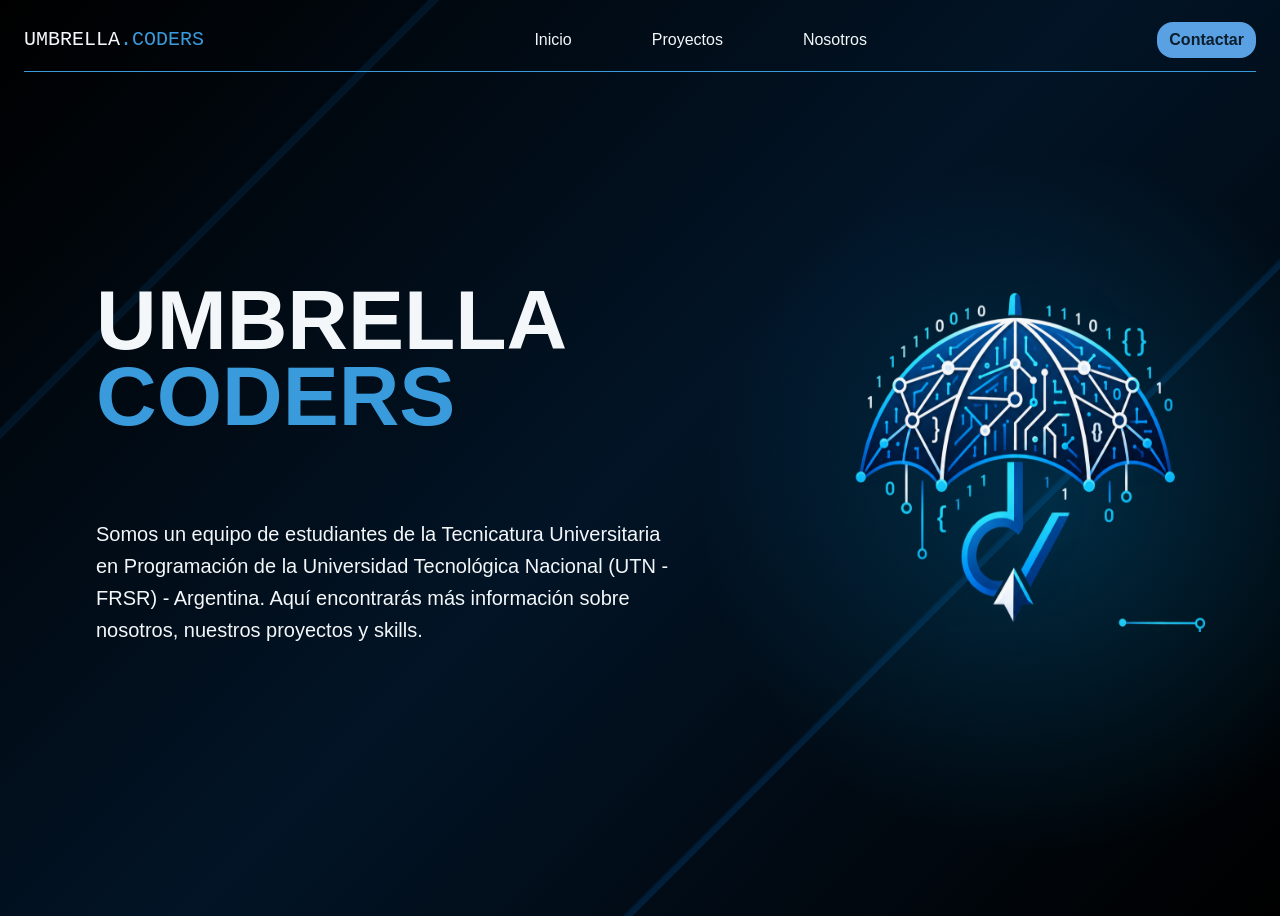
==== Portafolio-web/index.html @ 12c820f9 "Modifico el fondo del portafolio" ====
<!DOCTYPE html>
<html lang="es">
<head>
    <meta charset="UTF-8">
    <meta name="viewport" content="width=device-width, initial-scale=1.0">
    <meta name="description" content="Creado por Juan Salas, Miguel Martinez, Brian Astaburuaga">
    <meta name="keywords" content="portafolio, desarrollador web, programador">
    <meta name="author" content="Grupo Umbrella Coders">
    <title>Portafolio web Umbrella Coders</title>
    <link rel="stylesheet" href="./Css/style.css">
    <link rel="stylesheet" href="./Css/inicio.css">
    <link rel="stylesheet" href="./Assets/imagen2.png">
</head>
<body>
    <header>
        <div class="encabezado">
            <p>UMBRELLA<span class="diseño-p">.CODERS</span></p>
            <nav>
                <ul class="navigation">
                    <li><a href="#inicio">Inicio</a></li>
                    <li><a href="#proyectos">Proyectos</a></li>
                    <li><a href="#nosotros">Nosotros</a></li>
                </ul>
            </nav>
            <a class="contactar" href="#contacto">Contactar</a>
        </div>
        <section class="inicio">
            <article class="container-inicio">
                <h1>UMBRELLA<span class="diseño-h1"><br>CODERS</span></h1>
                <p>Somos un equipo de estudiantes de la Tecnicatura Universitaria 
                en Programación de la Universidad Tecnológica Nacional 
                (UTN - FRSR) - Argentina.
                Aquí encontrarás más información sobre nosotros,
                nuestros proyectos y skills.</p>
            </article>
            <img class="logo" src="./Assets/imagen2.png" alt="Logo del grupo Umbrella Coders">
        </section>
    </header>
</body>
</html>
---- Portafolio-web/Css/style.css ----
:root {
    --fondo-color: #0B1E2D; /* Azul para fondo*/
    --azul-oscuro: #1a5b8cfd;/*Azul oscuro (bordes)*/
    --azul-oscuro2: #09273ffa; /*Azul oscuro (tarjetas)*/
    --azul-claro: #3A9BDC;/*Azul claro*/
    --color-texto: #F4F7F9;/*Color de texto principal */
}

/*Imagen*/
/*background-position:105%; Centrar la imagen*/
/*background-size: 40rem; Tamaño del logo*/
/**/
/*Fondo*/
body {

    /*Color y letras de fondo*/
    background-color: #021426; /*Color de fondo*/
    color: var(--color-texto);/*Color de texto general*/
    font-family: 'Montserrat', sans-serif;/*Tipo de letra general*/

    /*Diseño para el fondo*/
    background-image:
    radial-gradient(circle at 82% 55%, rgba(0, 174, 255, 0.2), transparent 30%), /*Brillo en el logo con forma de circulo*/
    linear-gradient(135deg, transparent 70%, rgba(0, 140, 255, 0.15) 70.2%, rgba(0, 140, 255, 0.15) 70.5%, transparent 70.5%), /*Línea diagonal */
    linear-gradient(315deg, transparent 80%, rgba(0, 140, 255, 0.1) 80%, rgba(0, 140, 255, 0.1) 80.5%, transparent 80.5%), /*Otra línea diagonal en la esquina contraria*/
    linear-gradient(135deg, #000000, #021426, #000000); /*Degradado de fondo*/

    background-repeat: no-repeat; /*Esto es para que no se repita el diseño del fondo*/
    min-height: 100vh; /*Para que ocupe toda la pantalla*/
}
/**/
/* Encabezado */
.encabezado {
    display: flex;/*Aplico flex al encabezado*/
    justify-content: space-between;/*Distribucion de el contenido*/
    align-items: center;/*Centrar items */
    margin: 0 1rem;/*Margen*/
    border-bottom: 1px solid var(--azul-claro);/*Linea para liminar el encabezado*/
}
.encabezado p {
    font-family: monospace; /*Tipo de letra para el nombre del encabezado*/
    font-size: 1.25rem; /*Tamaño de letra*/
}
.diseño-p {
    color: var(--azul-claro); /*Diseño para el nombre del encabezado*/
}
.navigation {
    display: flex; /*Flex para la navegacion*/
    gap: 5rem; /*Distancia entre las etiquetas*/
    list-style: none;/*Quitar el estilo predeterminado de las etiquetas */
}
.contactar {
    list-style: none;
    padding: 9px 12px; /*Espacio interno para el boton*/
    border-radius: 1rem; /*Borde redondeado*/
    font-weight:600; /*Ancho de las letras para que no se pierdan en el fondo*/
    color: var(--fondo-color);
    background-color: #5aa1e4; /*Color de fondo para el boton*/
}

a {
    text-decoration: none;
    color: var(--color-texto);
}

.inicio {
    display: flex;
    align-items: center; /*Centrar*/
    min-height: 80vh; /*Altura de la seccion en la pantalla*/
}
h1 {
    font-size: 5.25rem; /*Tamaño de la letra*/
    line-height: 4.75rem; /*Espacio entre renglones*/
}
.diseño-h1 {
    color: var(--azul-claro); /*Color de la letra*/
}
.logo {
    width: 32rem; /*Anchura de la imagen*/
    height: 25rem; /*Altura de la imagen*/
}

/**/
@media (max-width: 768px) {
    .encabezado {
        flex-wrap: wrap; /*Acomoda los elementos en una linea, saltea linea si es necesario*/
        justify-content: center; /*Centra el contenido*/
        gap: 1rem; /*Espacio entre los items*/
        padding: 1rem 0; /*Espacio interno*/
    }
    .navigation {
        gap: 1.5rem; /*Espacio entre etiquetas*/
        padding: 0; /*Espacio interno para acomodar*/
        margin: 0;
    }
    body {
        background-size: 40rem; /*Tamaño de la imagen de fondo*/
        background-position: center; /*Centra la imagen de fondo*/
    }
    .inicio .container-inicio {
        padding: 1rem; /*Espacio interno para la tarjeta*/
        font-size: 1rem; /*Tamaño del contenido*/
    }
}
---- Portafolio-web/Css/inicio.css ----
.container-inicio {
    padding: 2.5rem; /*Espacio interno*/
    margin: 0 3rem;
    max-width: 40rem; /*Evita que se estire demasiado en pantallas grandes*/
    line-height: 2rem; /*Espacio entre renglones*/
    font-size: 1.25rem; /*Tamaño de las letras*/
}
.hola-mundo {
    color: #5aa1e4;
}
.nombre-grupo {
    color: var(--azul-claro);
}
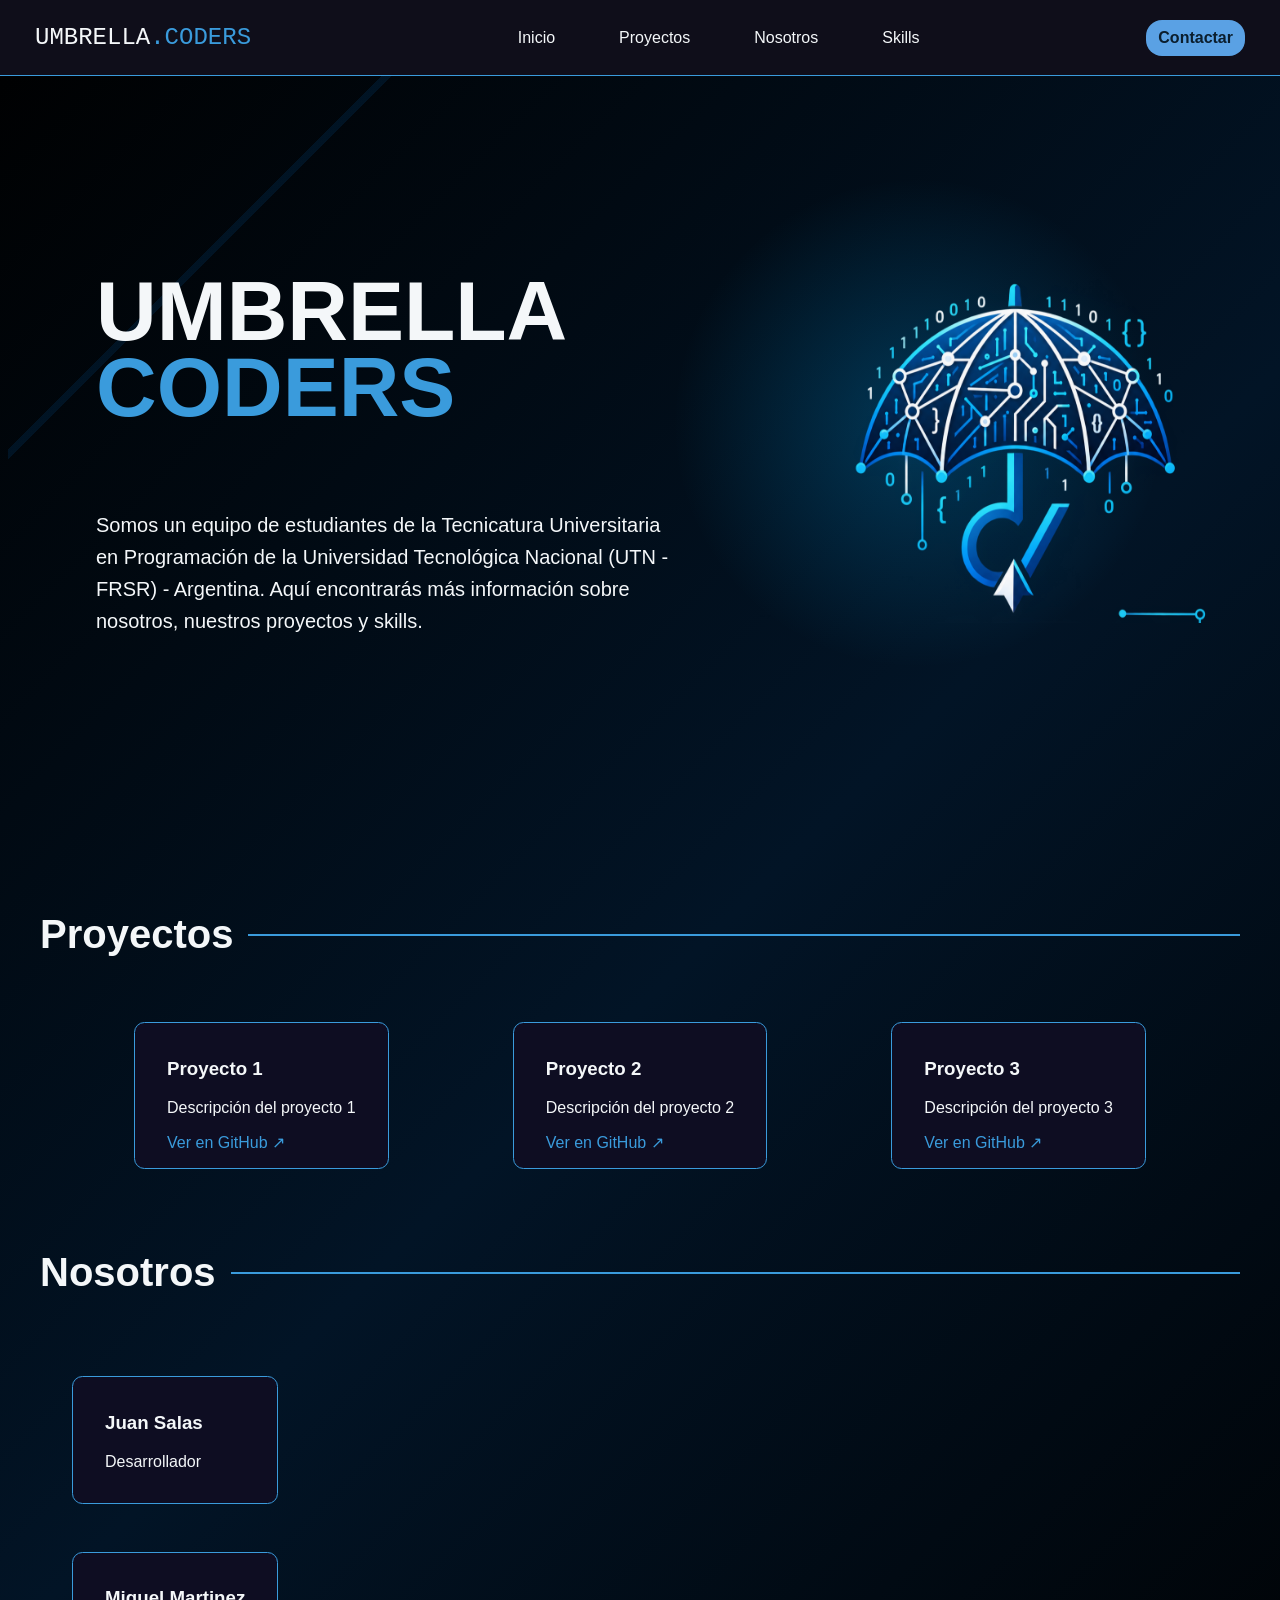
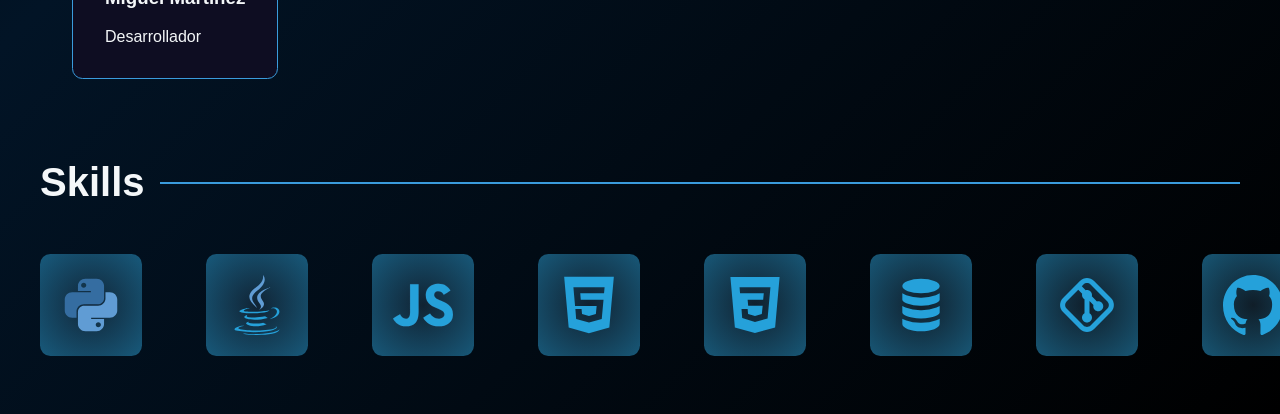
==== commit 6c6e9294: "Agrego seccion de skills" ====
--- a/Portafolio-web/index.html
+++ b/Portafolio-web/index.html
@@ -3,13 +3,16 @@
 <head>
     <meta charset="UTF-8">
     <meta name="viewport" content="width=device-width, initial-scale=1.0">
-    <meta name="description" content="Creado por Juan Salas, Miguel Martinez, Brian Astaburuaga">
+    <meta name="description" content="Creado por Juan Salas, Miguel Martinez">
     <meta name="keywords" content="portafolio, desarrollador web, programador">
     <meta name="author" content="Grupo Umbrella Coders">
     <title>Portafolio web Umbrella Coders</title>
     <link rel="stylesheet" href="./Css/style.css">
     <link rel="stylesheet" href="./Css/inicio.css">
     <link rel="stylesheet" href="./Assets/imagen2.png">
+    <link rel="stylesheet" href="./Css/proyectos.css">
+    <link rel="stylesheet" href="./Css/integrantes.css">
+    <link rel="stylesheet" href="./Css/skills.css">
 </head>
 <body>
     <header>
@@ -20,11 +23,12 @@
                     <li><a href="#inicio">Inicio</a></li>
                     <li><a href="#proyectos">Proyectos</a></li>
                     <li><a href="#nosotros">Nosotros</a></li>
+                    <li><a href="#skills">Skills</a></li>
                 </ul>
             </nav>
             <a class="contactar" href="#contacto">Contactar</a>
         </div>
-        <section class="inicio">
+        <section id="inicio" class="inicio">
             <article class="container-inicio">
                 <h1>UMBRELLA<span class="diseño-h1"><br>CODERS</span></h1>
                 <p>Somos un equipo de estudiantes de la Tecnicatura Universitaria 
@@ -36,5 +40,195 @@
             <img class="logo" src="./Assets/imagen2.png" alt="Logo del grupo Umbrella Coders">
         </section>
     </header>
+    <main>
+        <section class="main-container">
+            <section id="proyectos" class="proyectos">
+                <div class="encabezado-proyectos">
+                    <h2>Proyectos</h2>
+                    <div class="linea"></div>
+                </div>
+                
+                <div class="galeria-proyectos">
+                    <article class="proyecto">
+                        <h3>Proyecto 1</h3>
+                        <p>Descripción del proyecto 1</p>
+                        <a href="#">Ver en GitHub ↗</a>
+                    </article>
+                    <article class="proyecto">
+                        <h3>Proyecto 2</h3>
+                        <p>Descripción del proyecto 2</p>
+                        <a href="#">Ver en GitHub ↗</a>
+                    </article>
+                    <article class="proyecto">
+                        <h3>Proyecto 3</h3>
+                        <p>Descripción del proyecto 3</p>
+                        <a href="#">Ver en GitHub ↗</a>
+                    </article>
+                </div>
+            </section>
+            <div class="encabezado-integrantes">
+                <h2>Nosotros</h2>
+                <div class="linea"></div>
+            </div>
+            <section id="nosotros"  class="container-nosotros">
+                    <div class="integrantes">
+                        <div class="integrante">
+                            <h3>Juan Salas</h3>
+                            <p>Desarrollador</p>
+                        </div>
+                        <div class="integrante">
+                            <h3>Miguel Martinez</h3>
+                            <p>Desarrollador</p>
+                        </div>
+                    </div>
+            </section>
+            <section id="skills" class="skills">
+                    <div class="encabezado-skills">
+                        <h2>Skills</h2>
+                        <div class="linea"></div>
+                    </div>
+                    <div class="container-skills">
+                        <div class="container-skill">
+                            <div class="skill">
+                                <svg viewBox="0 0 32 32" fill="none" xmlns="http://www.w3.org/2000/svg">
+                                    <g id="SVGRepo_bgCarrier" stroke-width="0"></g>
+                                    <g id="SVGRepo_tracerCarrier" stroke-linecap="round" stroke-linejoin="round"></g>
+                                    <g id="SVGRepo_iconCarrier"> 
+                                        <path fill-rule="evenodd" clip-rule="evenodd" d="M13.0164 2C10.8193 2 9.03825 3.72453 9.03825 5.85185V8.51852H15.9235V9.25926H5.97814C3.78107 9.25926 2 10.9838 2 13.1111L2 18.8889C2 21.0162 3.78107 22.7407 5.97814 22.7407H8.27322V19.4815C8.27322 17.3542 10.0543 15.6296 12.2514 15.6296H19.5956C21.4547 15.6296 22.9617 14.1704 22.9617 12.3704V5.85185C22.9617 3.72453 21.1807 2 18.9836 2H13.0164ZM12.0984 6.74074C12.8589 6.74074 13.4754 6.14378 13.4754 5.40741C13.4754 4.67103 12.8589 4.07407 12.0984 4.07407C11.3378 4.07407 10.7213 4.67103 10.7213 5.40741C10.7213 6.14378 11.3378 6.74074 12.0984 6.74074Z" fill="url(#paint0_linear_87_8204)"></path> 
+                                        <path fill-rule="evenodd" clip-rule="evenodd" d="M18.9834 30C21.1805 30 22.9616 28.2755 22.9616 26.1482V23.4815L16.0763 23.4815L16.0763 22.7408L26.0217 22.7408C28.2188 22.7408 29.9998 21.0162 29.9998 18.8889V13.1111C29.9998 10.9838 28.2188 9.25928 26.0217 9.25928L23.7266 9.25928V12.5185C23.7266 14.6459 21.9455 16.3704 19.7485 16.3704L12.4042 16.3704C10.5451 16.3704 9.03809 17.8296 9.03809 19.6296L9.03809 26.1482C9.03809 28.2755 10.8192 30 13.0162 30H18.9834ZM19.9015 25.2593C19.1409 25.2593 18.5244 25.8562 18.5244 26.5926C18.5244 27.329 19.1409 27.9259 19.9015 27.9259C20.662 27.9259 21.2785 27.329 21.2785 26.5926C21.2785 25.8562 20.662 25.2593 19.9015 25.2593Z" fill="url(#paint1_linear_87_8204)"></path> 
+                                        <defs> 
+                                            <linearGradient id="paint0_linear_87_8204" x1="12.4809" y1="2" x2="12.4809" y2="22.7407" gradientUnits="userSpaceOnUse"> 
+                                                <stop stop-color="#356da1"></stop> 
+                                                <stop offset="1" stop-color="#356da1"></stop> 
+                                            </linearGradient> 
+                                            <linearGradient id="paint1_linear_87_8204" x1="19.519" y1="9.25928" x2="19.519" y2="30" gradientUnits="userSpaceOnUse"> 
+                                                <stop stop-color="#609cd4"></stop> 
+                                                <stop offset="1" stop-color="#609cd4"></stop> 
+                                            </linearGradient> 
+                                        </defs>
+                                    </g>
+                                </svg>
+                            </div>
+                            <span class="nombre-skill">Python</span>
+                        </div>
+                        <div class="container-skill">
+                            <div class="skill">
+                                <svg viewBox="0 0 32 32" fill="none" xmlns="http://www.w3.org/2000/svg">
+                                    <g id="SVGRepo_bgCarrier" stroke-width="0"></g>
+                                    <g id="SVGRepo_tracerCarrier" stroke-linecap="round" stroke-linejoin="round"></g>
+                                    <g id="SVGRepo_iconCarrier"> 
+                                        <path d="M16.0497 8.44062C22.6378 3.32607 19.2566 0 19.2566 0C19.7598 5.28738 13.813 6.53583 12.2189 10.1692C11.1312 12.6485 12.9638 14.8193 16.0475 17.5554C15.7749 16.9494 15.3544 16.3606 14.9288 15.7645C13.4769 13.7313 11.9645 11.6132 16.0497 8.44062Z" fill="#609cd4"></path> 
+                                        <path d="M17.1015 18.677C17.1015 18.677 19.0835 17.0779 17.5139 15.3008C12.1931 9.27186 23.3333 6.53583 23.3333 6.53583C16.5317 9.8125 17.5471 11.7574 19.2567 14.1202C21.0871 16.6538 17.1015 18.677 17.1015 18.677Z" fill="#609cd4"></path> 
+                                        <path d="M22.937 23.4456C29.0423 20.3258 26.2195 17.3278 24.2492 17.7317C23.7662 17.8305 23.5509 17.9162 23.5509 17.9162C23.5509 17.9162 23.7302 17.64 24.0726 17.5204C27.9705 16.1729 30.9682 21.4949 22.8143 23.6028C22.8143 23.6029 22.9088 23.5198 22.937 23.4456Z" fill="#25a1da"></path> 
+                                        <path d="M10.233 19.4969C6.41312 18.9953 12.3275 17.6139 12.3275 17.6139C12.3275 17.6139 10.0307 17.4616 7.20592 18.8043C3.86577 20.3932 15.4681 21.1158 21.474 19.5625C22.0984 19.1432 22.9614 18.7798 22.9614 18.7798C22.9614 18.7798 20.5037 19.2114 18.0561 19.4145C15.0612 19.6612 11.8459 19.7093 10.233 19.4969Z" fill="#25a1da"></path> 
+                                        <path d="M11.6864 22.4758C9.55624 22.2592 10.951 21.2439 10.951 21.2439C5.43898 23.0429 14.0178 25.083 21.7199 22.8682C20.9012 22.5844 20.3806 22.0653 20.3806 22.0653C16.6163 22.7781 14.441 22.7553 11.6864 22.4758Z" fill="#25a1da"></path> 
+                                        <path d="M12.6145 25.6991C10.486 25.4585 11.7295 24.7474 11.7295 24.7474C6.72594 26.1222 14.7729 28.9625 21.1433 26.2777C20.0999 25.8787 19.3528 25.4181 19.3528 25.4181C16.5111 25.9469 15.1931 25.9884 12.6145 25.6991Z" fill="#25a1da"></path> 
+                                        <path d="M25.9387 27.3388C25.9387 27.3388 26.8589 28.0844 24.9252 28.6612C21.2481 29.7566 9.62093 30.0874 6.39094 28.7049C5.22984 28.2082 7.40723 27.5189 8.09215 27.3742C8.80646 27.2219 9.21466 27.2503 9.21466 27.2503C7.9234 26.3558 0.868489 29.0067 5.63111 29.7659C18.6195 31.8372 29.3077 28.8331 25.9387 27.3388Z" fill="#25a1da"></path> 
+                                        <path d="M28 28.9679C27.7869 31.6947 18.7877 32.2683 12.9274 31.8994C9.10432 31.6583 8.33812 31.0558 8.32691 31.047C11.9859 31.6402 18.1549 31.7482 23.1568 30.8225C27.5903 30.0016 28 28.9679 28 28.9679Z" fill="#25a1da"></path> 
+                                    </g>
+                                </svg>
+                            </div>
+                            <span class="nombre-skill">Java</span>
+                        </div>
+                        <div class="container-skill">
+                            <div class="skill">
+                            <svg fill="#25a1da" version="1.1" xmlns="http://www.w3.org/2000/svg" xmlns:xlink="http://www.w3.org/1999/xlink" viewBox="0 0 512 512" enable-background="new 0 0 512 512" xml:space="preserve" stroke="#609cd4"><g id="SVGRepo_bgCarrier" stroke-width="0"></g>
+                                <g id="SVGRepo_tracerCarrier" stroke-linecap="round" stroke-linejoin="round"></g>
+                                <g id="SVGRepo_iconCarrier"> <g id="5151e0c8492e5103c096af88a51e7e7e"> 
+                                    <path display="inline" d="M218.195,257.521c0,64.719,4.624,119.1-27.309,151.283c-17.961,18.105-46.301,28.772-81.17,28.772 c-57.192,0-88.947-27.862-109.215-66.416c19.512-12.459,39.452-24.502,59.775-36.154c8.292,23.188,36.291,49.258,67.888,33.21 c20.027-10.18,17.715-41.04,17.715-74.537c0-69.549,0-149.78,0-212.528c-0.063-1.044-0.125-2.087,0.732-2.214 c23.866,0,47.728,0,71.585,0C218.195,134.832,218.195,198.069,218.195,257.521z M399.727,215.462 c-18.247-7.814-40.928-17.058-46.488-33.952c-6.233-18.934,4.396-34.533,16.231-39.841c26.023-11.688,57.038,7.556,63.463,27.301 c19.583-11.657,39.103-23.384,56.826-36.896c-20.826-34.584-51.354-59.342-107.003-57.561 c-30.64,0.979-53.657,10.652-70.841,25.088c-16.771,14.085-29.721,33.854-31.737,61.989 c-6.025,84.212,56.988,105.708,110.695,129.137c16.93,7.385,35.751,14.842,43.54,29.517c16.061,30.282-12.389,50.26-36.898,52.397 c-39.336,3.427-65.858-19.587-81.175-43.54c-19.133,11.86-39.938,22.045-58.298,34.683c25.537,44.908,67.409,73.98,132.831,73.793 c66.74-0.188,116.219-32.366,120.281-92.977C516.677,262.216,454.956,239.105,399.727,215.462z"> </path> </g> </g>
+                            </svg>
+                            </div>
+                            <span class="nombre-skill">JavaScript</span>
+                        </div>
+                        <div class="container-skill">
+                            <div class="skill">
+                                <svg viewBox="0 0 17 17" version="1.1" xmlns="http://www.w3.org/2000/svg" xmlns:xlink="http://www.w3.org/1999/xlink"
+                                    fill="#356da1">
+                                    <g id="SVGRepo_bgCarrier" stroke-width="0"></g>
+                                    <g id="SVGRepo_tracerCarrier" stroke-linecap="round" stroke-linejoin="round"></g>
+                                    <g id="SVGRepo_iconCarrier">
+                                        <path
+                                            d="M15.54 0.5l-1.28 14.379-5.78 1.621-5.74-1.621-1.28-14.379h14.080zM12.92 3.439h-8.84l0.47 5.34h6.121l-0.222 2.279-1.969 0.532-1.96-0.531-0.13-1.399h-1.749l0.22 2.779 3.62 1h0.039v-0.010l3.591-0.99 0.5-5.44h-6.441l-0.15-1.81h6.74l0.16-1.75z"
+                                            fill="#25a1da"></path>
+                                    </g>
+                                </svg>
+                            </div>
+                            <span class="nombre-skill">HTML5</span>
+                        </div>
+                        <div class="container-skill">
+                            <div class="skill">
+                                <svg fill="#25a1da" viewBox="0 0 32 32" version="1.1" xmlns="http://www.w3.org/2000/svg">
+                                    <g id="SVGRepo_bgCarrier" stroke-width="0"></g>
+                                    <g id="SVGRepo_tracerCarrier" stroke-linecap="round" stroke-linejoin="round"></g>
+                                    <g id="SVGRepo_iconCarrier">
+                                        <title>css3</title>
+                                        <path
+                                            d="M24.235 6.519l-16.47-0.004 0.266 3.277 12.653 0.002-0.319 3.394h-8.298l0.3 3.215h7.725l-0.457 4.403-3.636 1.005-3.694-1.012-0.235-2.637h-3.262l0.362 4.817 6.829 2.128 6.714-1.912 1.521-16.675zM2.879 1.004h26.242l-2.387 26.946-10.763 3.045-10.703-3.047z">
+                                        </path>
+                                    </g>
+                                </svg>
+                            </div>
+                            <span class="nombre-skill">Css</span>
+                        </div>
+                        <div class="container-skill">
+                            <div class="skill">
+                                <svg viewBox="0 0 32 32" xmlns="http://www.w3.org/2000/svg" fill="#000000">
+                                    <g id="SVGRepo_bgCarrier" stroke-width="0"></g>
+                                    <g id="SVGRepo_tracerCarrier" stroke-linecap="round" stroke-linejoin="round"></g>
+                                    <g id="SVGRepo_iconCarrier">
+                                        <title>file_type_sql</title>
+                                        <path
+                                            d="M8.562,15.256A21.159,21.159,0,0,0,16,16.449a21.159,21.159,0,0,0,7.438-1.194c1.864-.727,2.525-1.535,2.525-2V9.7a10.357,10.357,0,0,1-2.084,1.076A22.293,22.293,0,0,1,16,12.078a22.36,22.36,0,0,1-7.879-1.3A10.28,10.28,0,0,1,6.037,9.7v3.55C6.037,13.724,6.7,14.528,8.562,15.256Z"
+                                            style="fill:#25a1da"></path>
+                                        <path
+                                            d="M8.562,21.961a15.611,15.611,0,0,0,2.6.741A24.9,24.9,0,0,0,16,23.155a24.9,24.9,0,0,0,4.838-.452,15.614,15.614,0,0,0,2.6-.741c1.864-.727,2.525-1.535,2.525-2v-3.39a10.706,10.706,0,0,1-1.692.825A23.49,23.49,0,0,1,16,18.74a23.49,23.49,0,0,1-8.271-1.348,10.829,10.829,0,0,1-1.692-.825V19.96C6.037,20.426,6.7,21.231,8.562,21.961Z"
+                                            style="fill:#25a1da"></path>
+                                        <path
+                                            d="M16,30c5.5,0,9.963-1.744,9.963-3.894V23.269a10.5,10.5,0,0,1-1.535.762l-.157.063A23.487,23.487,0,0,1,16,25.445a23.422,23.422,0,0,1-8.271-1.351c-.054-.02-.106-.043-.157-.063a10.5,10.5,0,0,1-1.535-.762v2.837C6.037,28.256,10.5,30,16,30Z"
+                                            style="fill:#25a1da"></path>
+                                        <ellipse cx="16" cy="5.894" rx="9.963" ry="3.894" style="fill:#25a1da"></ellipse>
+                                    </g>
+                                </svg>
+                            </div>
+                            <span class="nombre-skill">MySQL</span>
+                        </div>
+                        <div class="container-skill">
+                            <div class="skill">
+                                <svg viewBox="0 0 24 24" fill="none" xmlns="http://www.w3.org/2000/svg">
+                                    <g id="SVGRepo_bgCarrier" stroke-width="0"></g><g id="SVGRepo_tracerCarrier" stroke-linecap="round" stroke-linejoin="round"></g>
+                                    <g id="SVGRepo_iconCarrier"> 
+                                        <path fill-rule="evenodd" clip-rule="evenodd" d="M13.4142 3.82843C12.6332 3.04738 11.3668 3.04738 10.5858 3.82843L9.91421 4.5L11.482 6.06774C11.6472 6.02356 11.8208 6 12 6C13.1046 6 14 6.89543 14 8C14 8.17916 13.9764 8.35282 13.9323 8.51804L15.982 10.5677C16.1472 10.5236 16.3208 10.5 16.5 10.5C17.6046 10.5 18.5 11.3954 18.5 12.5C18.5 13.6046 17.6046 14.5 16.5 14.5C15.3954 14.5 14.5 13.6046 14.5 12.5C14.5 12.3208 14.5236 12.1472 14.5677 11.982L13 10.4142V15.2676C13.5978 15.6134 14 16.2597 14 17C14 18.1046 13.1046 19 12 19C10.8954 19 10 18.1046 10 17C10 16.2597 10.4022 15.6134 11 15.2676V9.73244C10.4022 9.38663 10 8.74028 10 8C10 7.82084 10.0236 7.64718 10.0677 7.48196L8.5 5.91421L3.82843 10.5858C3.04738 11.3668 3.04738 12.6332 3.82843 13.4142L10.5858 20.1716C11.3668 20.9526 12.6332 20.9526 13.4142 20.1716L20.1716 13.4142C20.9526 12.6332 20.9526 11.3668 20.1716 10.5858L13.4142 3.82843ZM9.17157 2.41421C10.7337 0.852115 13.2663 0.852119 14.8284 2.41422L21.5858 9.17157C23.1479 10.7337 23.1479 13.2663 21.5858 14.8284L14.8284 21.5858C13.2663 23.1479 10.7337 23.1479 9.17157 21.5858L2.41421 14.8284C0.852115 13.2663 0.852119 10.7337 2.41422 9.17157L9.17157 2.41421Z" fill="#25a1da"></path> </g>
+                                </svg>
+                            </div>
+                            <span class="nombre-skill">Git</span>
+                        </div>
+                        <div class="container-skill">
+                            <div class="skill">
+                                <svg viewBox="0 0 20 20" version="1.1" xmlns="http://www.w3.org/2000/svg" xmlns:xlink="http://www.w3.org/1999/xlink"
+                                    fill="#356da1">
+                                    <g id="SVGRepo_bgCarrier" stroke-width="0"></g>
+                                    <g id="SVGRepo_tracerCarrier" stroke-linecap="round" stroke-linejoin="round"></g>
+                                    <g id="SVGRepo_iconCarrier">
+                                        <title>github [#142]</title>
+                                        <desc>Created with Sketch.</desc>
+                                        <defs> </defs>
+                                        <g id="Page-1" stroke="none" stroke-width="1" fill="none" fill-rule="evenodd">
+                                            <g id="Dribbble-Light-Preview" transform="translate(-140.000000, -7559.000000)" fill="#25a1da">
+                                                <g id="icons" transform="translate(56.000000, 160.000000)">
+                                                    <path
+                                                        d="M94,7399 C99.523,7399 104,7403.59 104,7409.253 C104,7413.782 101.138,7417.624 97.167,7418.981 C96.66,7419.082 96.48,7418.762 96.48,7418.489 C96.48,7418.151 96.492,7417.047 96.492,7415.675 C96.492,7414.719 96.172,7414.095 95.813,7413.777 C98.04,7413.523 100.38,7412.656 100.38,7408.718 C100.38,7407.598 99.992,7406.684 99.35,7405.966 C99.454,7405.707 99.797,7404.664 99.252,7403.252 C99.252,7403.252 98.414,7402.977 96.505,7404.303 C95.706,7404.076 94.85,7403.962 94,7403.958 C93.15,7403.962 92.295,7404.076 91.497,7404.303 C89.586,7402.977 88.746,7403.252 88.746,7403.252 C88.203,7404.664 88.546,7405.707 88.649,7405.966 C88.01,7406.684 87.619,7407.598 87.619,7408.718 C87.619,7412.646 89.954,7413.526 92.175,7413.785 C91.889,7414.041 91.63,7414.493 91.54,7415.156 C90.97,7415.418 89.522,7415.871 88.63,7414.304 C88.63,7414.304 88.101,7413.319 87.097,7413.247 C87.097,7413.247 86.122,7413.234 87.029,7413.87 C87.029,7413.87 87.684,7414.185 88.139,7415.37 C88.139,7415.37 88.726,7417.2 91.508,7416.58 C91.513,7417.437 91.522,7418.245 91.522,7418.489 C91.522,7418.76 91.338,7419.077 90.839,7418.982 C86.865,7417.627 84,7413.783 84,7409.253 C84,7403.59 88.478,7399 94,7399"
+                                                        id="github-[#142]"> </path>
+                                                </g>
+                                            </g>
+                                        </g>
+                                    </g>
+                                </svg>
+                            </div>
+                            <span class="nombre-skill">GitHub</span>
+                        </div>
+                    </div>
+            </section>
+        </section>
+    </main>
 </body>
 </html>
--- a/Portafolio-web/Css/style.css
+++ b/Portafolio-web/Css/style.css
@@ -1,52 +1,52 @@
 :root {
     --fondo-color: #0B1E2D; /* Azul para fondo*/
-    --azul-oscuro: #1a5b8cfd;/*Azul oscuro (bordes)*/
-    --azul-oscuro2: #09273ffa; /*Azul oscuro (tarjetas)*/
+    --azul-oscuro: #1a5b8cfd;/*Azul oscuro*/
+    --azul-oscuro2: #09273ffa; /*Azul oscuro*/
     --azul-claro: #3A9BDC;/*Azul claro*/
-    --color-texto: #F4F7F9;/*Color de texto principal */
+    --color-texto: #F4F7F9;/*Color de texto principal*/
 }
 
-/*Imagen*/
-/*background-position:105%; Centrar la imagen*/
-/*background-size: 40rem; Tamaño del logo*/
 /**/
-/*Fondo*/
+/*Cuerpo*/
 body {
+    color: var(--color-texto); /*Color de texto general*/
+    background-color: #021426; /*Color de fondo*/
+    font-family: 'Montserrat', sans-serif; /*Tipo de letra general*/
+    padding-top: 55px; /*Espacio superior para el encabezado fijo*/
 
-    /*Color y letras de fondo*/
-    background-color: #021426; /*Color de fondo*/
-    color: var(--color-texto);/*Color de texto general*/
-    font-family: 'Montserrat', sans-serif;/*Tipo de letra general*/
-
-    /*Diseño para el fondo*/
-    background-image:
-    radial-gradient(circle at 82% 55%, rgba(0, 174, 255, 0.2), transparent 30%), /*Brillo en el logo con forma de circulo*/
-    linear-gradient(135deg, transparent 70%, rgba(0, 140, 255, 0.15) 70.2%, rgba(0, 140, 255, 0.15) 70.5%, transparent 70.5%), /*Línea diagonal */
-    linear-gradient(315deg, transparent 80%, rgba(0, 140, 255, 0.1) 80%, rgba(0, 140, 255, 0.1) 80.5%, transparent 80.5%), /*Otra línea diagonal en la esquina contraria*/
-    linear-gradient(135deg, #000000, #021426, #000000); /*Degradado de fondo*/
+    background-image: linear-gradient(135deg, #000000, #021426, #000000), /*Degradado de fondo*/
+    linear-gradient(135deg, transparent 70%, rgba(0, 140, 255, 0.15) 70.2%, rgba(0, 140, 255, 0.15) 70.5%, transparent 70.5%); /*Línea diagonal */
 
     background-repeat: no-repeat; /*Esto es para que no se repita el diseño del fondo*/
     min-height: 100vh; /*Para que ocupe toda la pantalla*/
 }
-/**/
 /* Encabezado */
 .encabezado {
-    display: flex;/*Aplico flex al encabezado*/
+    display: flex;/*Flex al encabezado*/
     justify-content: space-between;/*Distribucion de el contenido*/
-    align-items: center;/*Centrar items */
-    margin: 0 1rem;/*Margen*/
+    align-items: center;/*Centrar items*/
     border-bottom: 1px solid var(--azul-claro);/*Linea para liminar el encabezado*/
+    padding: 0 35px; /*Espacion interno para los bordes*/
+    box-sizing: border-box; /*Evita que el contenido sume ancho al 100% y genere scroll horizontal */
+
+    background-color:  #0f0e1a;/*Color de fondo del encabezado*/
+    position: fixed; /*Encabezado fijo en la parte superior*/
+    top: 0;
+    left: 0;
+    width: 100%;
+    z-index: 1000; /*Asegura que quede por encima de otros elementos*/
 }
 .encabezado p {
     font-family: monospace; /*Tipo de letra para el nombre del encabezado*/
-    font-size: 1.25rem; /*Tamaño de letra*/
+    font-size: 1.5rem; /*Tamaño de letra*/
 }
+/*Navegacion*/
 .diseño-p {
     color: var(--azul-claro); /*Diseño para el nombre del encabezado*/
 }
 .navigation {
     display: flex; /*Flex para la navegacion*/
-    gap: 5rem; /*Distancia entre las etiquetas*/
+    gap: 4rem; /*Distancia entre las etiquetas*/
     list-style: none;/*Quitar el estilo predeterminado de las etiquetas */
 }
 .contactar {
@@ -56,18 +56,25 @@
     font-weight:600; /*Ancho de las letras para que no se pierdan en el fondo*/
     color: var(--fondo-color);
     background-color: #5aa1e4; /*Color de fondo para el boton*/
+    transition: scale 0.3s ease, background-color 0.3s ease, color 0.3s ease; /*Transición suave para el hover*/
 }
-
+.contactar:hover { /*Esto es una animacion al hacer hover (pasar el cursor)*/
+    background-color: #1b252c; /*Color de fondo al hacer hover*/
+    color: var(--azul-claro); /*Color de letra al hacer hover*/
+    scale: 1.05; /*Escala ligeramente al hacer hover*/
+    color: #5fb1d1;
+}
 a {
     text-decoration: none;
     color: var(--color-texto);
 }
-
+/*Seccion de inicio*/
 .inicio {
     display: flex;
     align-items: center; /*Centrar*/
     min-height: 80vh; /*Altura de la seccion en la pantalla*/
 }
+/*Titulo h1*/
 h1 {
     font-size: 5.25rem; /*Tamaño de la letra*/
     line-height: 4.75rem; /*Espacio entre renglones*/
@@ -75,11 +82,25 @@
 .diseño-h1 {
     color: var(--azul-claro); /*Color de la letra*/
 }
+/*Imagen*/
 .logo {
-    width: 32rem; /*Anchura de la imagen*/
-    height: 25rem; /*Altura de la imagen*/
+    width: 32rem; /*Ancho de la imagen*/
+    height: 25rem; /*Alto de la imagen*/
 }
-
+/*Main*/
+.main-container {
+    display: flex;/*Aplicar flex*/
+    flex-direction: column;/*Dirección de los elementos*/
+    gap: 1rem;/*Espacio provisorio*/
+    margin-top: 6rem;/*Espacio superior*/
+    padding: 0 2rem;/*Espacio interno*/
+}
+/*Linea para encabezado de cada seccion del main*/
+.linea {
+    flex-grow: 1; /*Permite que la linea crezca ocupando el espacio disponible al lado del titulo*/
+    height: 2px; /*Ancho de la linea*/
+    background-color: var(--azul-claro); /*Color*/
+}
 /**/
 @media (max-width: 768px) {
     .encabezado {
--- a/Portafolio-web/Css/inicio.css
+++ b/Portafolio-web/Css/inicio.css
@@ -1,3 +1,11 @@
+.inicio {
+    display: flex;
+    align-items: center; /*Centrar*/
+    min-height: 80vh; /*Altura de la seccion en la pantalla*/
+    background-image: radial-gradient(circle at 72% 50%, rgba(0, 174, 255, 0.25) 0%, transparent 25%),
+    linear-gradient(315deg, transparent 80%, rgba(0, 140, 255, 0.1) 80%, rgba(0, 140, 255, 0.1) 80.5%, transparent 80.5%); /*Linea diagonal en la esquina*/
+    background-repeat: no-repeat;
+}
 .container-inicio {
     padding: 2.5rem; /*Espacio interno*/
     margin: 0 3rem;
@@ -5,9 +13,6 @@
     line-height: 2rem; /*Espacio entre renglones*/
     font-size: 1.25rem; /*Tamaño de las letras*/
 }
-.hola-mundo {
-    color: #5aa1e4;
-}
 .nombre-grupo {
     color: var(--azul-claro);
 }
--- a/Portafolio-web/Css/proyectos.css
+++ b/Portafolio-web/Css/proyectos.css
@@ -0,0 +1,27 @@
+.galeria-proyectos {
+    display: flex; /*Aplicar flex a la galería de proyectos*/
+    padding: 2rem; /*Espacio interno para la galería*/
+    justify-content: space-around;
+}
+/**/
+.proyecto {
+    background-color: #0e0d22; /*Color de fondo para cada proyecto*/
+    border: 1px solid var(--azul-claro); /*Borde para cada proyecto*/
+    padding: 1rem 2rem; /*Espacio interno para el contenido del proyecto*/
+    border-radius: 0.65rem; /*Borde redondeado*/
+    transition: transform 0.3s ease; /*Transición suave al hacer hover*/
+}
+.proyecto:hover {
+    transform: scale(1.02); /*Aumenta el tamaño del proyecto al hacer hover*/
+}
+.proyecto a{
+    color: var(--azul-claro); /*Color del texto del enlace*/
+}
+.encabezado-proyectos h2{
+    font-size: 2.5rem; /*Tamaño del titulo*/
+}
+.encabezado-proyectos {
+    display: flex; /*Aplicar flex a la sección de encabezado de proyectos*/
+    align-items: center; /*Centra la linea y el h2*/
+    gap: 15px; /*Espacio entre el h2 y la linea*/
+}
--- a/Portafolio-web/Css/integrantes.css
+++ b/Portafolio-web/Css/integrantes.css
@@ -0,0 +1,26 @@
+.container-nosotros {
+    display: flex;
+    flex-direction: row;/*Lado a lado */
+    justify-content: space-between;
+    gap: 4rem; /* Espacio entre los integrantes y los stacks */
+}
+.encabezado-integrantes h2{
+    font-size: 2.5rem; /*Tamaño del titulo*/
+}
+.encabezado-integrantes {
+    display: flex; /*Aplicar flex a la sección de encabezado de integrantes*/
+    align-items: center; /*Centra la linea y el h2*/
+    gap: 15px; /*Espacio entre el h2 y la linea*/
+}
+.integrantes {
+    display: flex; /*Aplicar flex a la sección de integrantes*/
+    flex-direction: column; /*Dirección de los elementos*/
+    gap: 3rem; /*Espacio entre los integrantes*/
+    padding: 2rem; /*Espacio interno para la sección de integrantes*/
+}
+.integrante {
+    background-color: #0e0d22; /*Color de fondo para cada proyecto*/
+    border: 1px solid var(--azul-claro); /*Borde para cada proyecto*/
+    padding: 1rem 2rem; /*Espacio interno para el contenido del proyecto*/
+    border-radius: 0.65rem; /*Borde redondeado*/
+}
--- a/Portafolio-web/Css/skills.css
+++ b/Portafolio-web/Css/skills.css
@@ -0,0 +1,48 @@
+.encabezado-skills {
+    display: flex;
+    align-items: center;
+    gap: 15px;
+}
+.encabezado-skills h2{
+    font-size: 2.5rem;
+    color: var(--color-texto);
+}
+.container-skills {
+    display: flex; /*Flex*/
+    gap: 4rem;
+    padding: 1rem 0; /*Espacio interno*/
+}
+/*Cajas para cada skill*/
+.container-skill {
+    display: flex;
+    flex-direction: column;
+    justify-content: center; /*Centra todos los elementos*/
+    align-items: center; /*Los acomoda verticalmente*/
+    gap: 1rem; /*Espacio entre las cajas de las skill y el nombre de las skills*/
+    color: #00000000; /*Aplica color negro totalmente trasparente para que no se vea el nombre de la skill (al hacer hover cambia el color y aparece)*/
+}
+.skill {
+    background-color: #4a87b881; /*Color de fondo para las cajas*/
+    background: radial-gradient(circle, rgba(35, 64, 87, 0.445) 0%, rgba(35, 128, 172, 0.664)100%);/*Efecto de fondo degradado*/
+    border-radius: 0.65rem; /*Hace que el borde sea ligeramente redondeado*/
+    padding: 1rem; /*Espacio interno*/    
+    width: 70px; /*Ancho de las cajas*/
+    height: 70px; /*Alto*/
+    /*Centrar los iconos dentro de las cajas*/
+    display: flex;
+    justify-content: center;
+    align-items: center;
+    transition: ease;/*Transición al hacer hover*/
+}
+.skill svg {
+    /*Tamaño de los iconos*/
+    width: 60px;
+    height: 60px;
+}
+.nombre-skill {
+    transition: color 0.4s ease-out; /*Transicion de color*/
+}
+.container-skill:hover  {
+    transform: scale(1.07);/*Aumenta el tamaño al hacer hover*/
+    color: var(--azul-claro);
+}
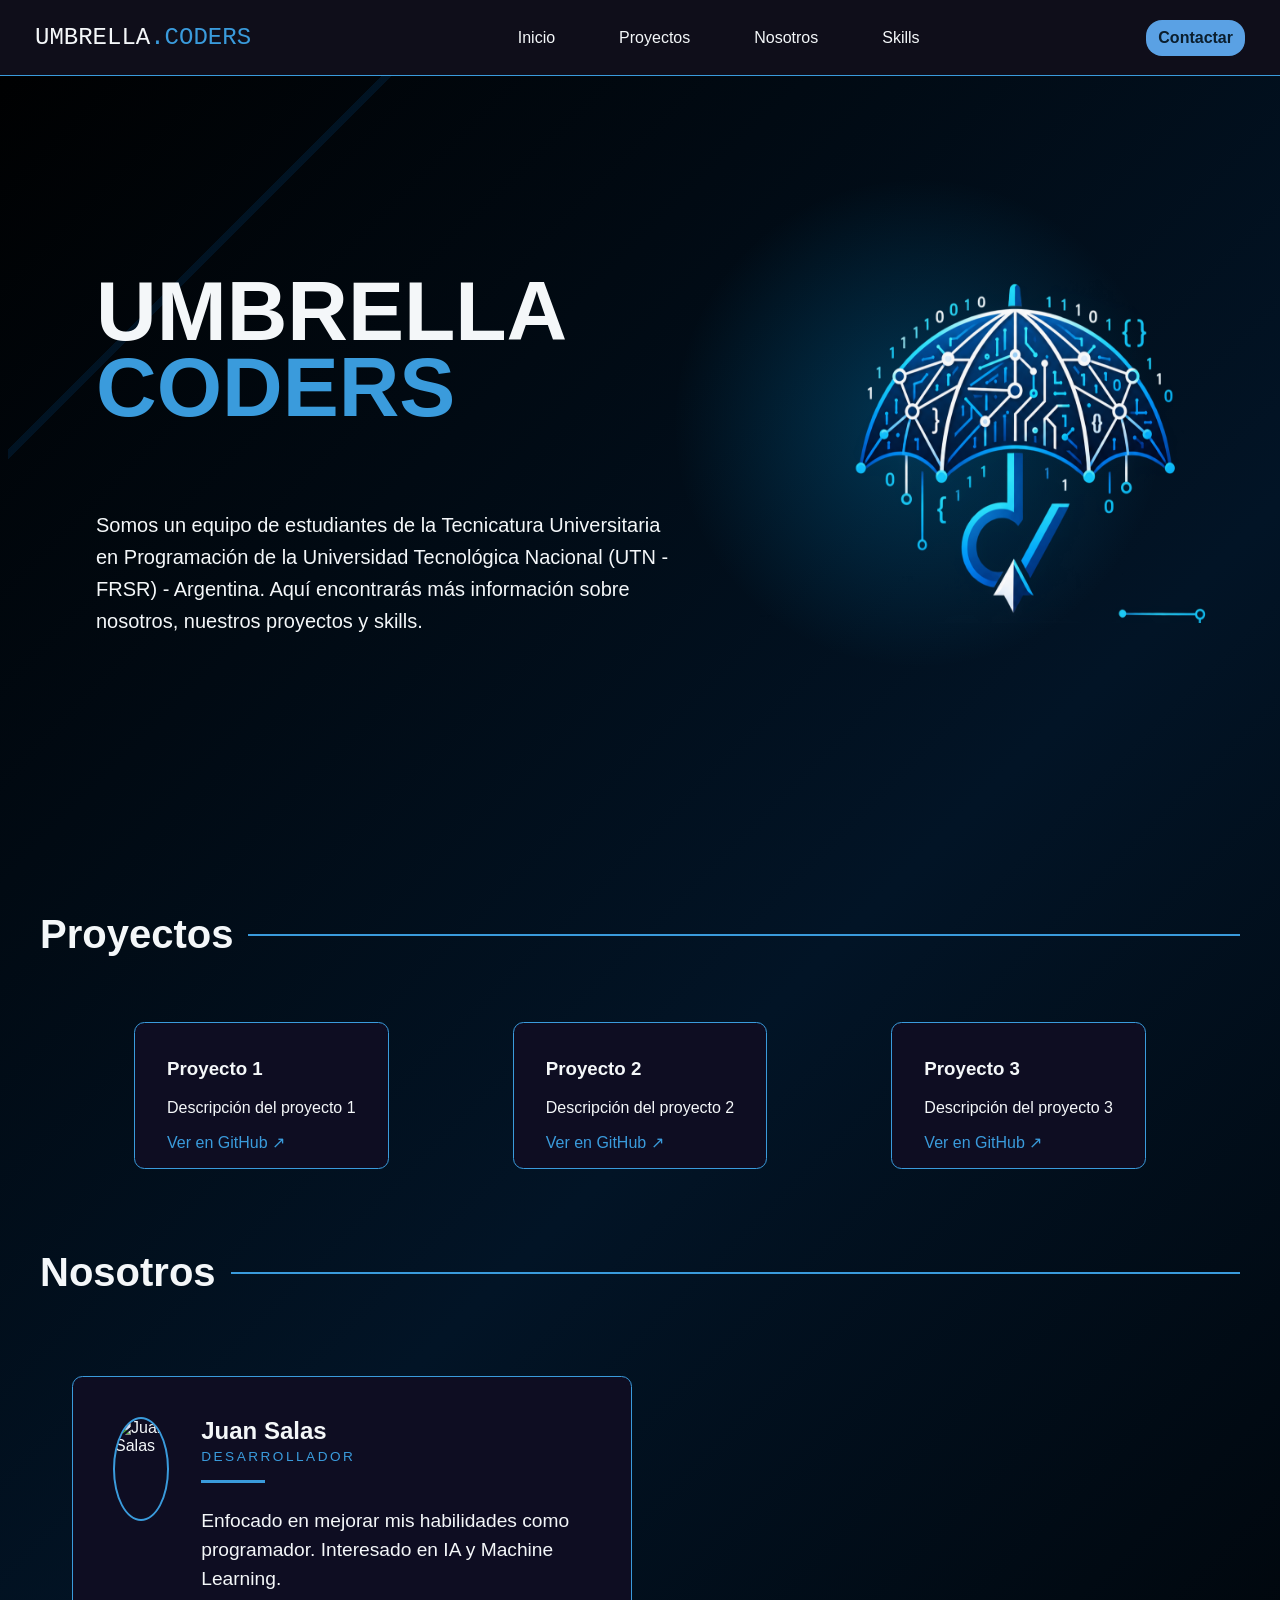
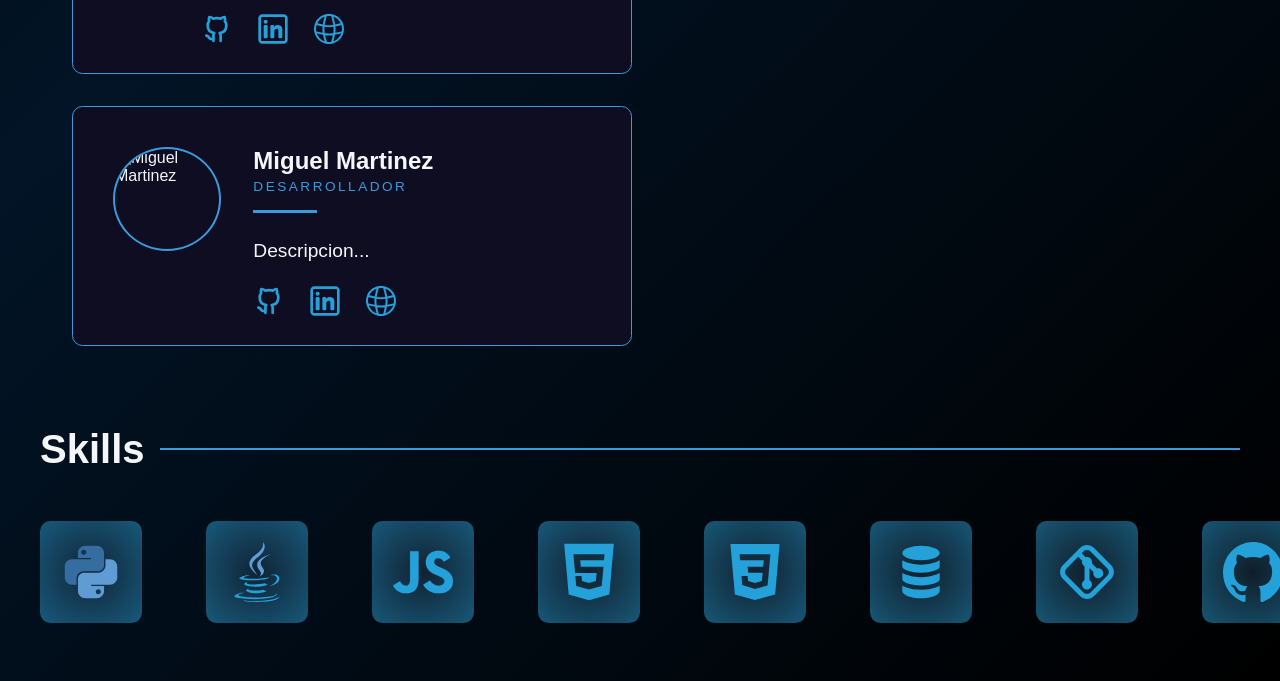
==== commit b8bc48b0: "Agrego seccion de integrantes t skills" ====
--- a/Portafolio-web/index.html
+++ b/Portafolio-web/index.html
@@ -13,6 +13,7 @@
     <link rel="stylesheet" href="./Css/proyectos.css">
     <link rel="stylesheet" href="./Css/integrantes.css">
     <link rel="stylesheet" href="./Css/skills.css">
+    <link rel="stylesheet" href="./Assets/YO.jpeg">
 </head>
 <body>
     <header>
@@ -37,7 +38,7 @@
                 Aquí encontrarás más información sobre nosotros,
                 nuestros proyectos y skills.</p>
             </article>
-            <img class="logo" src="./Assets/imagen2.png" alt="Logo del grupo Umbrella Coders">
+            <img class="logo" src="./Assets/imagen2.png" alt="Logo">
         </section>
     </header>
     <main>
@@ -70,17 +71,143 @@
                 <h2>Nosotros</h2>
                 <div class="linea"></div>
             </div>
-            <section id="nosotros"  class="container-nosotros">
-                    <div class="integrantes">
-                        <div class="integrante">
-                            <h3>Juan Salas</h3>
-                            <p>Desarrollador</p>
-                        </div>
-                        <div class="integrante">
+            <section id="nosotros" class="container-nosotros">
+                <div class="integrante">
+                    <img src="https://ui-avatars.com/api/?name=Juan+Salas&background=0e0d228&color=fff&bold=true" alt="Juan Salas"
+                        class="img-integrante">
+                    <div class="info-integrante">
+                        <h3>Juan Salas</h3>
+                        <p class="rol">DESARROLLADOR</p>
+                        <div class="linea-i"></div>
+                        <p class="descripcion">
+                            Enfocado en mejorar mis habilidades como programador. Interesado en IA y Machine Learning.
+                        </p>
+                        <div class="enlaces-integrante">
+                            <a href="https://github.com/JuaanSalas">
+                                <svg viewBox="0 0 24 24" fill="none" xmlns="http://www.w3.org/2000/svg">
+                                    <g id="SVGRepo_bgCarrier" stroke-width="0"></g>
+                                    <g id="SVGRepo_tracerCarrier" stroke-linecap="round" stroke-linejoin="round"></g>
+                                    <g id="SVGRepo_iconCarrier">
+                                        <path
+                                            d="M9.29183 21V18.4407L9.3255 16.6219C9.36595 16.0561 9.58639 15.5228 9.94907 15.11C9.95438 15.1039 9.95972 15.0979 9.9651 15.0919C9.9791 15.0763 9.96988 15.0511 9.94907 15.0485V15.0485C7.52554 14.746 5.0005 13.7227 5.0005 9.26749C4.9847 8.17021 5.3427 7.10648 6.00437 6.27215C6.02752 6.24297 6.05103 6.21406 6.07492 6.18545V6.18545C6.10601 6.1482 6.11618 6.09772 6.10194 6.05134C6.10107 6.04853 6.10021 6.04571 6.09935 6.04289C6.0832 5.9899 6.06804 5.93666 6.05388 5.88321C5.81065 4.96474 5.86295 3.98363 6.20527 3.09818C6.20779 3.09164 6.21034 3.08511 6.2129 3.07858C6.22568 3.04599 6.25251 3.02108 6.28698 3.01493V3.01493C6.50189 2.97661 7.37036 2.92534 9.03298 4.07346C9.08473 4.10919 9.13724 4.14609 9.19053 4.18418V4.18418C9.22901 4.21168 9.27794 4.22011 9.32344 4.20716C9.32487 4.20675 9.32631 4.20634 9.32774 4.20593C9.41699 4.18056 9.50648 4.15649 9.59617 4.1337C11.1766 3.73226 12.8234 3.73226 14.4038 4.1337C14.4889 4.1553 14.5737 4.17807 14.6584 4.20199C14.6602 4.20252 14.6621 4.20304 14.6639 4.20356C14.7174 4.21872 14.7749 4.20882 14.8202 4.17653V4.17653C14.8698 4.14114 14.9187 4.10679 14.967 4.07346C16.6257 2.92776 17.4894 2.9764 17.7053 3.01469V3.01469C17.7404 3.02092 17.7678 3.04628 17.781 3.07946C17.7827 3.08373 17.7843 3.08799 17.786 3.09226C18.1341 3.97811 18.1894 4.96214 17.946 5.88321C17.9315 5.93811 17.9159 5.9928 17.8993 6.04723V6.04723C17.8843 6.09618 17.8951 6.14942 17.9278 6.18875C17.9289 6.18998 17.9299 6.19121 17.9309 6.19245C17.9528 6.21877 17.9744 6.24534 17.9956 6.27215C18.6573 7.10648 19.0153 8.17021 18.9995 9.26749C18.9995 13.747 16.4565 14.7435 14.0214 15.015V15.015C14.0073 15.0165 14.001 15.0334 14.0105 15.0439C14.0141 15.0479 14.0178 15.0519 14.0214 15.0559C14.2671 15.3296 14.4577 15.6544 14.5811 16.0103C14.7101 16.3824 14.7626 16.7797 14.7351 17.1754V21"
+                                            stroke="#25a1da" stroke-width="2" stroke-linecap="round" stroke-linejoin="round"></path>
+                                        <path
+                                            d="M4 17C4.36915 17.0523 4.72159 17.1883 5.03065 17.3975C5.3397 17.6068 5.59726 17.8838 5.7838 18.2078C5.94231 18.4962 6.15601 18.7504 6.41264 18.9557C6.66927 19.161 6.96379 19.3135 7.27929 19.4043C7.59478 19.4952 7.92504 19.5226 8.25112 19.485C8.5772 19.4475 8.89268 19.3457 9.17946 19.1855"
+                                            stroke="#25a1da" stroke-width="2" stroke-linecap="round" stroke-linejoin="round"></path>
+                                    </g>
+                                </svg>
+                            </a>
+                            <a href="https://www.linkedin.com/in/juan-salas-3954a83ba/">
+                                <svg viewBox="0 0 24 24" fill="none" xmlns="http://www.w3.org/2000/svg">
+                                    <g id="SVGRepo_bgCarrier" stroke-width="0"></g>
+                                    <g id="SVGRepo_tracerCarrier" stroke-linecap="round" stroke-linejoin="round"></g>
+                                    <g id="SVGRepo_iconCarrier">
+                                        <path
+                                            d="M6.5 8C7.32843 8 8 7.32843 8 6.5C8 5.67157 7.32843 5 6.5 5C5.67157 5 5 5.67157 5 6.5C5 7.32843 5.67157 8 6.5 8Z"
+                                            fill="#25a1da"></path>
+                                        <path
+                                            d="M5 10C5 9.44772 5.44772 9 6 9H7C7.55228 9 8 9.44771 8 10V18C8 18.5523 7.55228 19 7 19H6C5.44772 19 5 18.5523 5 18V10Z"
+                                            fill="#25a1da"></path>
+                                        <path
+                                            d="M11 19H12C12.5523 19 13 18.5523 13 18V13.5C13 12 16 11 16 13V18.0004C16 18.5527 16.4477 19 17 19H18C18.5523 19 19 18.5523 19 18V12C19 10 17.5 9 15.5 9C13.5 9 13 10.5 13 10.5V10C13 9.44771 12.5523 9 12 9H11C10.4477 9 10 9.44772 10 10V18C10 18.5523 10.4477 19 11 19Z"
+                                            fill="#25a1da"></path>
+                                        <path fill-rule="evenodd" clip-rule="evenodd"
+                                            d="M20 1C21.6569 1 23 2.34315 23 4V20C23 21.6569 21.6569 23 20 23H4C2.34315 23 1 21.6569 1 20V4C1 2.34315 2.34315 1 4 1H20ZM20 3C20.5523 3 21 3.44772 21 4V20C21 20.5523 20.5523 21 20 21H4C3.44772 21 3 20.5523 3 20V4C3 3.44772 3.44772 3 4 3H20Z"
+                                            fill="#25a1da"></path>
+                                    </g>
+                                </svg>
+                            </a>
+                            <a href="https://portfolioweb-basico.netlify.app/">
+                                <svg viewBox="0 0 24 24" fill="none" xmlns="http://www.w3.org/2000/svg">
+                                    <g id="SVGRepo_bgCarrier" stroke-width="0"></g>
+                                    <g id="SVGRepo_tracerCarrier" stroke-linecap="round" stroke-linejoin="round"></g>
+                                    <g id="SVGRepo_iconCarrier">
+                                        <g id="style=linear" clip-path="url(#clip0_1_1825)">
+                                            <g id="web">
+                                                <path id="vector"
+                                                    d="M7.8 12L7.05 12L7.8 12ZM16.2 12H16.95H16.2ZM12 16.2V16.95V16.2ZM14.1729 22.2749L14.3273 23.0088L14.1729 22.2749ZM9.82712 22.2749L9.67269 23.0088L9.82712 22.2749ZM2.27554 8.03225L1.58122 7.74867H1.58122L2.27554 8.03225ZM1.7251 14.1729L0.991173 14.3273L1.7251 14.1729ZM9.82712 1.7251L9.67269 0.991173L9.82712 1.7251ZM14.1729 1.7251L14.3273 0.991174L14.1729 1.7251ZM21.6399 8.07014L21.8576 8.78785L21.6399 8.07014ZM2.35887 8.06976L2.14116 8.78747L2.35887 8.06976ZM21.0312 8.3185C21.4944 9.45344 21.75 10.6959 21.75 12H23.25C23.25 10.4983 22.9553 9.06352 22.42 7.75174L21.0312 8.3185ZM21.75 12C21.75 12.6927 21.6779 13.3678 21.541 14.0184L23.0088 14.3273C23.167 13.5757 23.25 12.7972 23.25 12H21.75ZM21.541 14.0184C20.7489 17.7827 17.7828 20.7489 14.0184 21.541L14.3273 23.0088C18.6735 22.0943 22.0943 18.6735 23.0088 14.3273L21.541 14.0184ZM14.0184 21.541C13.3678 21.6779 12.6927 21.75 12 21.75V23.25C12.7972 23.25 13.5757 23.167 14.3273 23.0088L14.0184 21.541ZM12 21.75C11.3072 21.75 10.6322 21.6779 9.98156 21.541L9.67269 23.0088C10.4242 23.167 11.2028 23.25 12 23.25V21.75ZM2.25 12C2.25 10.6949 2.50601 9.45149 2.96986 8.31584L1.58122 7.74867C1.0451 9.06127 0.75 10.4971 0.75 12H2.25ZM9.98156 21.541C6.21724 20.7489 3.25112 17.7827 2.45903 14.0184L0.991173 14.3273C1.90571 18.6735 5.32647 22.0943 9.67269 23.0088L9.98156 21.541ZM2.45903 14.0184C2.32213 13.3678 2.25 12.6927 2.25 12H0.75C0.75 12.7972 0.83303 13.5757 0.991173 14.3273L2.45903 14.0184ZM2.96986 8.31584C4.17707 5.36016 6.79381 3.1298 9.98155 2.45903L9.67269 0.991173C5.99032 1.76602 2.97369 4.33941 1.58122 7.74867L2.96986 8.31584ZM9.98155 2.45903C10.6322 2.32213 11.3072 2.25 12 2.25V0.75C11.2028 0.75 10.4242 0.83303 9.67269 0.991173L9.98155 2.45903ZM12 2.25C12.6927 2.25 13.3678 2.32213 14.0184 2.45903L14.3273 0.991174C13.5757 0.833031 12.7972 0.75 12 0.75V2.25ZM14.0184 2.45903C17.2071 3.13 19.8245 5.3615 21.0312 8.3185L22.42 7.75174C21.0281 4.34096 18.0108 1.76625 14.3273 0.991174L14.0184 2.45903ZM13.4584 1.95309C13.7482 2.8614 14.8215 6.35621 15.2615 9.5682L16.7476 9.36461C16.289 6.01664 15.1813 2.41835 14.8874 1.49712L13.4584 1.95309ZM15.2615 9.5682C15.3795 10.4292 15.45 11.2568 15.45 12L16.95 12C16.95 11.1681 16.8715 10.269 16.7476 9.36461L15.2615 9.5682ZM21.4222 7.35242C20.2692 7.70212 18.1033 8.3164 15.8685 8.72886L16.1407 10.204C18.4546 9.7769 20.6809 9.14473 21.8576 8.78785L21.4222 7.35242ZM15.8685 8.72886C14.5129 8.97904 13.1579 9.15 12 9.15L12 10.65C13.2874 10.65 14.743 10.4619 16.1407 10.204L15.8685 8.72886ZM15.45 12C15.45 13.1009 15.2954 14.3808 15.0647 15.671L16.5413 15.935C16.7797 14.6019 16.95 13.2252 16.95 12L15.45 12ZM15.0647 15.671C14.5591 18.4992 13.7097 21.2593 13.4584 22.0469L14.8874 22.5029C15.145 21.6956 16.0181 18.8613 16.5413 15.935L15.0647 15.671ZM22.0469 13.4584C21.2593 13.7097 18.4992 14.5591 15.671 15.0647L15.935 16.5413C18.8613 16.0181 21.6956 15.145 22.5029 14.8874L22.0469 13.4584ZM15.671 15.0647C14.3808 15.2954 13.1009 15.45 12 15.45L12 16.95C13.2252 16.95 14.6019 16.7797 15.935 16.5413L15.671 15.0647ZM12 15.45C10.8991 15.45 9.61923 15.2954 8.32897 15.0647L8.06496 16.5413C9.39807 16.7797 10.7748 16.95 12 16.95L12 15.45ZM8.32897 15.0647C5.50076 14.5591 2.74066 13.7097 1.95309 13.4584L1.49712 14.8874C2.30437 15.145 5.13873 16.0181 8.06496 16.5413L8.32897 15.0647ZM7.05 12C7.05 13.2252 7.22032 14.6019 7.45867 15.935L8.93526 15.671C8.70456 14.3808 8.55 13.1009 8.55 12L7.05 12ZM7.45867 15.935C7.98188 18.8613 8.85504 21.6956 9.11261 22.5029L10.5416 22.0469C10.2903 21.2593 9.44094 18.4992 8.93526 15.671L7.45867 15.935ZM9.11261 1.49712C8.81867 2.41835 7.711 6.01664 7.25235 9.36461L8.73846 9.5682C9.17849 6.35621 10.2518 2.8614 10.5416 1.95309L9.11261 1.49712ZM7.25235 9.36461C7.12846 10.269 7.05 11.1681 7.05 12L8.55 12C8.55 11.2568 8.62052 10.4292 8.73846 9.5682L7.25235 9.36461ZM12 9.15C10.8421 9.15 9.4871 8.97904 8.13152 8.72886L7.85929 10.204C9.25697 10.4619 10.7126 10.65 12 10.65L12 9.15ZM8.13152 8.72886C5.89586 8.31625 3.72921 7.70168 2.57657 7.35205L2.14116 8.78747C3.3175 9.14428 5.54457 9.77675 7.85929 10.204L8.13152 8.72886ZM21.38 7.3695C21.3919 7.3633 21.4065 7.35719 21.4222 7.35242L21.8576 8.78785C21.933 8.76498 22.0039 8.73569 22.0712 8.70074L21.38 7.3695ZM1.88425 8.67209C1.96322 8.72038 2.04888 8.75948 2.14116 8.78747L2.57657 7.35205C2.60983 7.36214 2.64048 7.3763 2.66683 7.39242L1.88425 8.67209Z"
+                                                    fill="#25a1da"></path>
+                                            </g>
+                                        </g>
+                                        <defs>
+                                            <clipPath id="clip0_1_1825">
+                                                <rect width="2.5rem" height="2.5rem" fill="white"></rect>
+                                            </clipPath>
+                                        </defs>
+                                    </g>
+                                </svg>
+                            </a>
+                        </div>
+                    </div>
+                </div>
+                <div class="integrante">
+                        <img src="https://ui-avatars.com/api/?name=Miguel+Martinez&background=0e0d228&color=fff&bold=true" alt="Miguel Martinez"
+                            class="img-integrante">
+                        <div class="info-integrante">
                             <h3>Miguel Martinez</h3>
-                            <p>Desarrollador</p>
-                        </div>
-                    </div>
+                            <p class="rol">DESARROLLADOR</p>
+                            <div class="linea-i"></div>
+                            <p class="descripcion">
+                                Descripcion...
+                            </p>
+                            <div class="enlaces-integrante">
+                                <a href=""> <!-- Link de tu perfil (Github)-->
+                                    <svg viewBox="0 0 24 24" fill="none" xmlns="http://www.w3.org/2000/svg">
+                                        <g id="SVGRepo_bgCarrier" stroke-width="0"></g>
+                                        <g id="SVGRepo_tracerCarrier" stroke-linecap="round" stroke-linejoin="round"></g>
+                                        <g id="SVGRepo_iconCarrier">
+                                            <path
+                                                d="M9.29183 21V18.4407L9.3255 16.6219C9.36595 16.0561 9.58639 15.5228 9.94907 15.11C9.95438 15.1039 9.95972 15.0979 9.9651 15.0919C9.9791 15.0763 9.96988 15.0511 9.94907 15.0485V15.0485C7.52554 14.746 5.0005 13.7227 5.0005 9.26749C4.9847 8.17021 5.3427 7.10648 6.00437 6.27215C6.02752 6.24297 6.05103 6.21406 6.07492 6.18545V6.18545C6.10601 6.1482 6.11618 6.09772 6.10194 6.05134C6.10107 6.04853 6.10021 6.04571 6.09935 6.04289C6.0832 5.9899 6.06804 5.93666 6.05388 5.88321C5.81065 4.96474 5.86295 3.98363 6.20527 3.09818C6.20779 3.09164 6.21034 3.08511 6.2129 3.07858C6.22568 3.04599 6.25251 3.02108 6.28698 3.01493V3.01493C6.50189 2.97661 7.37036 2.92534 9.03298 4.07346C9.08473 4.10919 9.13724 4.14609 9.19053 4.18418V4.18418C9.22901 4.21168 9.27794 4.22011 9.32344 4.20716C9.32487 4.20675 9.32631 4.20634 9.32774 4.20593C9.41699 4.18056 9.50648 4.15649 9.59617 4.1337C11.1766 3.73226 12.8234 3.73226 14.4038 4.1337C14.4889 4.1553 14.5737 4.17807 14.6584 4.20199C14.6602 4.20252 14.6621 4.20304 14.6639 4.20356C14.7174 4.21872 14.7749 4.20882 14.8202 4.17653V4.17653C14.8698 4.14114 14.9187 4.10679 14.967 4.07346C16.6257 2.92776 17.4894 2.9764 17.7053 3.01469V3.01469C17.7404 3.02092 17.7678 3.04628 17.781 3.07946C17.7827 3.08373 17.7843 3.08799 17.786 3.09226C18.1341 3.97811 18.1894 4.96214 17.946 5.88321C17.9315 5.93811 17.9159 5.9928 17.8993 6.04723V6.04723C17.8843 6.09618 17.8951 6.14942 17.9278 6.18875C17.9289 6.18998 17.9299 6.19121 17.9309 6.19245C17.9528 6.21877 17.9744 6.24534 17.9956 6.27215C18.6573 7.10648 19.0153 8.17021 18.9995 9.26749C18.9995 13.747 16.4565 14.7435 14.0214 15.015V15.015C14.0073 15.0165 14.001 15.0334 14.0105 15.0439C14.0141 15.0479 14.0178 15.0519 14.0214 15.0559C14.2671 15.3296 14.4577 15.6544 14.5811 16.0103C14.7101 16.3824 14.7626 16.7797 14.7351 17.1754V21"
+                                                stroke="#25a1da" stroke-width="2" stroke-linecap="round" stroke-linejoin="round"></path>
+                                            <path
+                                                d="M4 17C4.36915 17.0523 4.72159 17.1883 5.03065 17.3975C5.3397 17.6068 5.59726 17.8838 5.7838 18.2078C5.94231 18.4962 6.15601 18.7504 6.41264 18.9557C6.66927 19.161 6.96379 19.3135 7.27929 19.4043C7.59478 19.4952 7.92504 19.5226 8.25112 19.485C8.5772 19.4475 8.89268 19.3457 9.17946 19.1855"
+                                                stroke="#25a1da" stroke-width="2" stroke-linecap="round" stroke-linejoin="round"></path>
+                                        </g>
+                                    </svg>
+                                </a>
+                                <a href=""> <!-- Link de tu perfil (LinkedIn)-->
+                                    <svg viewBox="0 0 24 24" fill="none" xmlns="http://www.w3.org/2000/svg">
+                                        <g id="SVGRepo_bgCarrier" stroke-width="0"></g>
+                                        <g id="SVGRepo_tracerCarrier" stroke-linecap="round" stroke-linejoin="round"></g>
+                                        <g id="SVGRepo_iconCarrier">
+                                            <path
+                                                d="M6.5 8C7.32843 8 8 7.32843 8 6.5C8 5.67157 7.32843 5 6.5 5C5.67157 5 5 5.67157 5 6.5C5 7.32843 5.67157 8 6.5 8Z"
+                                                fill="#25a1da"></path>
+                                            <path
+                                                d="M5 10C5 9.44772 5.44772 9 6 9H7C7.55228 9 8 9.44771 8 10V18C8 18.5523 7.55228 19 7 19H6C5.44772 19 5 18.5523 5 18V10Z"
+                                                fill="#25a1da"></path>
+                                            <path
+                                                d="M11 19H12C12.5523 19 13 18.5523 13 18V13.5C13 12 16 11 16 13V18.0004C16 18.5527 16.4477 19 17 19H18C18.5523 19 19 18.5523 19 18V12C19 10 17.5 9 15.5 9C13.5 9 13 10.5 13 10.5V10C13 9.44771 12.5523 9 12 9H11C10.4477 9 10 9.44772 10 10V18C10 18.5523 10.4477 19 11 19Z"
+                                                fill="#25a1da"></path>
+                                            <path fill-rule="evenodd" clip-rule="evenodd"
+                                                d="M20 1C21.6569 1 23 2.34315 23 4V20C23 21.6569 21.6569 23 20 23H4C2.34315 23 1 21.6569 1 20V4C1 2.34315 2.34315 1 4 1H20ZM20 3C20.5523 3 21 3.44772 21 4V20C21 20.5523 20.5523 21 20 21H4C3.44772 21 3 20.5523 3 20V4C3 3.44772 3.44772 3 4 3H20Z"
+                                                fill="#25a1da"></path>
+                                        </g>
+                                    </svg>
+                                </a>
+                                <a href=""> <!-- Link de tu portafolio web--> 
+                                    <svg viewBox="0 0 24 24" fill="none" xmlns="http://www.w3.org/2000/svg">
+                                        <g id="SVGRepo_bgCarrier" stroke-width="0"></g>
+                                        <g id="SVGRepo_tracerCarrier" stroke-linecap="round" stroke-linejoin="round"></g>
+                                        <g id="SVGRepo_iconCarrier">
+                                            <g id="style=linear" clip-path="url(#clip0_1_1825)">
+                                                <g id="web">
+                                                    <path id="vector"
+                                                        d="M7.8 12L7.05 12L7.8 12ZM16.2 12H16.95H16.2ZM12 16.2V16.95V16.2ZM14.1729 22.2749L14.3273 23.0088L14.1729 22.2749ZM9.82712 22.2749L9.67269 23.0088L9.82712 22.2749ZM2.27554 8.03225L1.58122 7.74867H1.58122L2.27554 8.03225ZM1.7251 14.1729L0.991173 14.3273L1.7251 14.1729ZM9.82712 1.7251L9.67269 0.991173L9.82712 1.7251ZM14.1729 1.7251L14.3273 0.991174L14.1729 1.7251ZM21.6399 8.07014L21.8576 8.78785L21.6399 8.07014ZM2.35887 8.06976L2.14116 8.78747L2.35887 8.06976ZM21.0312 8.3185C21.4944 9.45344 21.75 10.6959 21.75 12H23.25C23.25 10.4983 22.9553 9.06352 22.42 7.75174L21.0312 8.3185ZM21.75 12C21.75 12.6927 21.6779 13.3678 21.541 14.0184L23.0088 14.3273C23.167 13.5757 23.25 12.7972 23.25 12H21.75ZM21.541 14.0184C20.7489 17.7827 17.7828 20.7489 14.0184 21.541L14.3273 23.0088C18.6735 22.0943 22.0943 18.6735 23.0088 14.3273L21.541 14.0184ZM14.0184 21.541C13.3678 21.6779 12.6927 21.75 12 21.75V23.25C12.7972 23.25 13.5757 23.167 14.3273 23.0088L14.0184 21.541ZM12 21.75C11.3072 21.75 10.6322 21.6779 9.98156 21.541L9.67269 23.0088C10.4242 23.167 11.2028 23.25 12 23.25V21.75ZM2.25 12C2.25 10.6949 2.50601 9.45149 2.96986 8.31584L1.58122 7.74867C1.0451 9.06127 0.75 10.4971 0.75 12H2.25ZM9.98156 21.541C6.21724 20.7489 3.25112 17.7827 2.45903 14.0184L0.991173 14.3273C1.90571 18.6735 5.32647 22.0943 9.67269 23.0088L9.98156 21.541ZM2.45903 14.0184C2.32213 13.3678 2.25 12.6927 2.25 12H0.75C0.75 12.7972 0.83303 13.5757 0.991173 14.3273L2.45903 14.0184ZM2.96986 8.31584C4.17707 5.36016 6.79381 3.1298 9.98155 2.45903L9.67269 0.991173C5.99032 1.76602 2.97369 4.33941 1.58122 7.74867L2.96986 8.31584ZM9.98155 2.45903C10.6322 2.32213 11.3072 2.25 12 2.25V0.75C11.2028 0.75 10.4242 0.83303 9.67269 0.991173L9.98155 2.45903ZM12 2.25C12.6927 2.25 13.3678 2.32213 14.0184 2.45903L14.3273 0.991174C13.5757 0.833031 12.7972 0.75 12 0.75V2.25ZM14.0184 2.45903C17.2071 3.13 19.8245 5.3615 21.0312 8.3185L22.42 7.75174C21.0281 4.34096 18.0108 1.76625 14.3273 0.991174L14.0184 2.45903ZM13.4584 1.95309C13.7482 2.8614 14.8215 6.35621 15.2615 9.5682L16.7476 9.36461C16.289 6.01664 15.1813 2.41835 14.8874 1.49712L13.4584 1.95309ZM15.2615 9.5682C15.3795 10.4292 15.45 11.2568 15.45 12L16.95 12C16.95 11.1681 16.8715 10.269 16.7476 9.36461L15.2615 9.5682ZM21.4222 7.35242C20.2692 7.70212 18.1033 8.3164 15.8685 8.72886L16.1407 10.204C18.4546 9.7769 20.6809 9.14473 21.8576 8.78785L21.4222 7.35242ZM15.8685 8.72886C14.5129 8.97904 13.1579 9.15 12 9.15L12 10.65C13.2874 10.65 14.743 10.4619 16.1407 10.204L15.8685 8.72886ZM15.45 12C15.45 13.1009 15.2954 14.3808 15.0647 15.671L16.5413 15.935C16.7797 14.6019 16.95 13.2252 16.95 12L15.45 12ZM15.0647 15.671C14.5591 18.4992 13.7097 21.2593 13.4584 22.0469L14.8874 22.5029C15.145 21.6956 16.0181 18.8613 16.5413 15.935L15.0647 15.671ZM22.0469 13.4584C21.2593 13.7097 18.4992 14.5591 15.671 15.0647L15.935 16.5413C18.8613 16.0181 21.6956 15.145 22.5029 14.8874L22.0469 13.4584ZM15.671 15.0647C14.3808 15.2954 13.1009 15.45 12 15.45L12 16.95C13.2252 16.95 14.6019 16.7797 15.935 16.5413L15.671 15.0647ZM12 15.45C10.8991 15.45 9.61923 15.2954 8.32897 15.0647L8.06496 16.5413C9.39807 16.7797 10.7748 16.95 12 16.95L12 15.45ZM8.32897 15.0647C5.50076 14.5591 2.74066 13.7097 1.95309 13.4584L1.49712 14.8874C2.30437 15.145 5.13873 16.0181 8.06496 16.5413L8.32897 15.0647ZM7.05 12C7.05 13.2252 7.22032 14.6019 7.45867 15.935L8.93526 15.671C8.70456 14.3808 8.55 13.1009 8.55 12L7.05 12ZM7.45867 15.935C7.98188 18.8613 8.85504 21.6956 9.11261 22.5029L10.5416 22.0469C10.2903 21.2593 9.44094 18.4992 8.93526 15.671L7.45867 15.935ZM9.11261 1.49712C8.81867 2.41835 7.711 6.01664 7.25235 9.36461L8.73846 9.5682C9.17849 6.35621 10.2518 2.8614 10.5416 1.95309L9.11261 1.49712ZM7.25235 9.36461C7.12846 10.269 7.05 11.1681 7.05 12L8.55 12C8.55 11.2568 8.62052 10.4292 8.73846 9.5682L7.25235 9.36461ZM12 9.15C10.8421 9.15 9.4871 8.97904 8.13152 8.72886L7.85929 10.204C9.25697 10.4619 10.7126 10.65 12 10.65L12 9.15ZM8.13152 8.72886C5.89586 8.31625 3.72921 7.70168 2.57657 7.35205L2.14116 8.78747C3.3175 9.14428 5.54457 9.77675 7.85929 10.204L8.13152 8.72886ZM21.38 7.3695C21.3919 7.3633 21.4065 7.35719 21.4222 7.35242L21.8576 8.78785C21.933 8.76498 22.0039 8.73569 22.0712 8.70074L21.38 7.3695ZM1.88425 8.67209C1.96322 8.72038 2.04888 8.75948 2.14116 8.78747L2.57657 7.35205C2.60983 7.36214 2.64048 7.3763 2.66683 7.39242L1.88425 8.67209Z"
+                                                        fill="#25a1da"></path>
+                                                </g>
+                                            </g>
+                                            <defs>
+                                                <clipPath id="clip0_1_1825">
+                                                    <rect width="2.5rem" height="2.5rem" fill="white"></rect>
+                                                </clipPath>
+                                            </defs>
+                                        </g>
+                                    </svg>
+                                </a>
+                            </div>
+                        </div>
+                </div>
             </section>
             <section id="skills" class="skills">
                     <div class="encabezado-skills">
--- a/Portafolio-web/Css/integrantes.css
+++ b/Portafolio-web/Css/integrantes.css
@@ -1,26 +1,72 @@
+.img-integrante {
+    border: 2px solid var(--azul-claro); /*Borde*/
+    border-radius: 50%; /*La hace circular*/
+    /*Tamaño de la imgen*/
+    width: 6.52rem;
+    height: 6.25rem;
+    margin: 1rem; /*Margen*/
+}
+/**/
 .container-nosotros {
-    display: flex;
-    flex-direction: row;/*Lado a lado */
-    justify-content: space-between;
-    gap: 4rem; /* Espacio entre los integrantes y los stacks */
-}
-.encabezado-integrantes h2{
-    font-size: 2.5rem; /*Tamaño del titulo*/
+    display: grid; /*Coloca las tarjetas de lado*/
+    grid-template-columns: repeat(auto-fill, 35rem); /*Ancho fijo para las tarjetas de integrante*/
+    gap: 2rem; /*Espacio entre tarjetas */
+    padding: 2rem;
 }
 .encabezado-integrantes {
-    display: flex; /*Aplicar flex a la sección de encabezado de integrantes*/
-    align-items: center; /*Centra la linea y el h2*/
-    gap: 15px; /*Espacio entre el h2 y la linea*/
+    display: flex;/*Aplicar flex a la sección de encabezado de integrantes*/
+    align-items: center;/*Centra la linea y el h2*/
+    gap: 15px;/*Espacio entre el h2 y la linea*/
 }
-.integrantes {
-    display: flex; /*Aplicar flex a la sección de integrantes*/
-    flex-direction: column; /*Dirección de los elementos*/
-    gap: 3rem; /*Espacio entre los integrantes*/
-    padding: 2rem; /*Espacio interno para la sección de integrantes*/
+.encabezado-integrantes h2 {
+    font-size: 2.5rem; /*Tamalo del titulo de la seccion*/
 }
 .integrante {
-    background-color: #0e0d22; /*Color de fondo para cada proyecto*/
-    border: 1px solid var(--azul-claro); /*Borde para cada proyecto*/
-    padding: 1rem 2rem; /*Espacio interno para el contenido del proyecto*/
+    display: flex;
+    background-color: #0e0d22;/*Color de fondo*/
+    border: 1px solid var(--azul-claro); /*Borde*/
+    padding: 1.5rem; /*Espacio interno para el contenido*/
     border-radius: 0.65rem; /*Borde redondeado*/
+    gap: 1rem;
 }
+.info-integrante {
+    display: flex;
+    flex-direction: column; /*Contenido en columna*/
+    justify-content: flex-start; /*Comienza desde un costado*/
+    margin-right: auto;
+    margin-top: 1rem;
+}
+.info-integrante h3 {
+    margin: 0;
+    font-size: 1.5rem;
+}
+.info-integrante .rol {
+    margin: 0.25rem 0;
+    font-size: 0.85rem; /*Tamaño*/
+    color: var(--azul-claro); /*Color*/
+    letter-spacing: 2.5px; /*Espacio entre cada letra*/
+}
+.linea-i {
+    width: 4rem; /*Largo de la liena*/
+    height: 3px; /*Ancho de la liena*/
+    background-color: var(--azul-claro); /*Color*/
+    margin: 0.75rem 0; /*Margen*/
+}
+.descripcion {
+    margin-top: 0.75rem; /*Margen superior*/
+    font-size: 1.2rem; /*Tamaño de la letra*/
+    line-height: 1.5;/*Espacio entre cada linea*/
+}
+.enlaces-integrante {
+    display: flex;
+    gap: 1.5rem; /*Distancia entre links*/
+}
+.enlaces-integrante svg {
+    /*Tamaño de los iconos*/
+    width: 2rem;
+    height: 2rem;
+    transition: transform 0.3s ease;
+}
+.enlaces-integrante svg:hover {
+    transform: scale(1.2);
+}
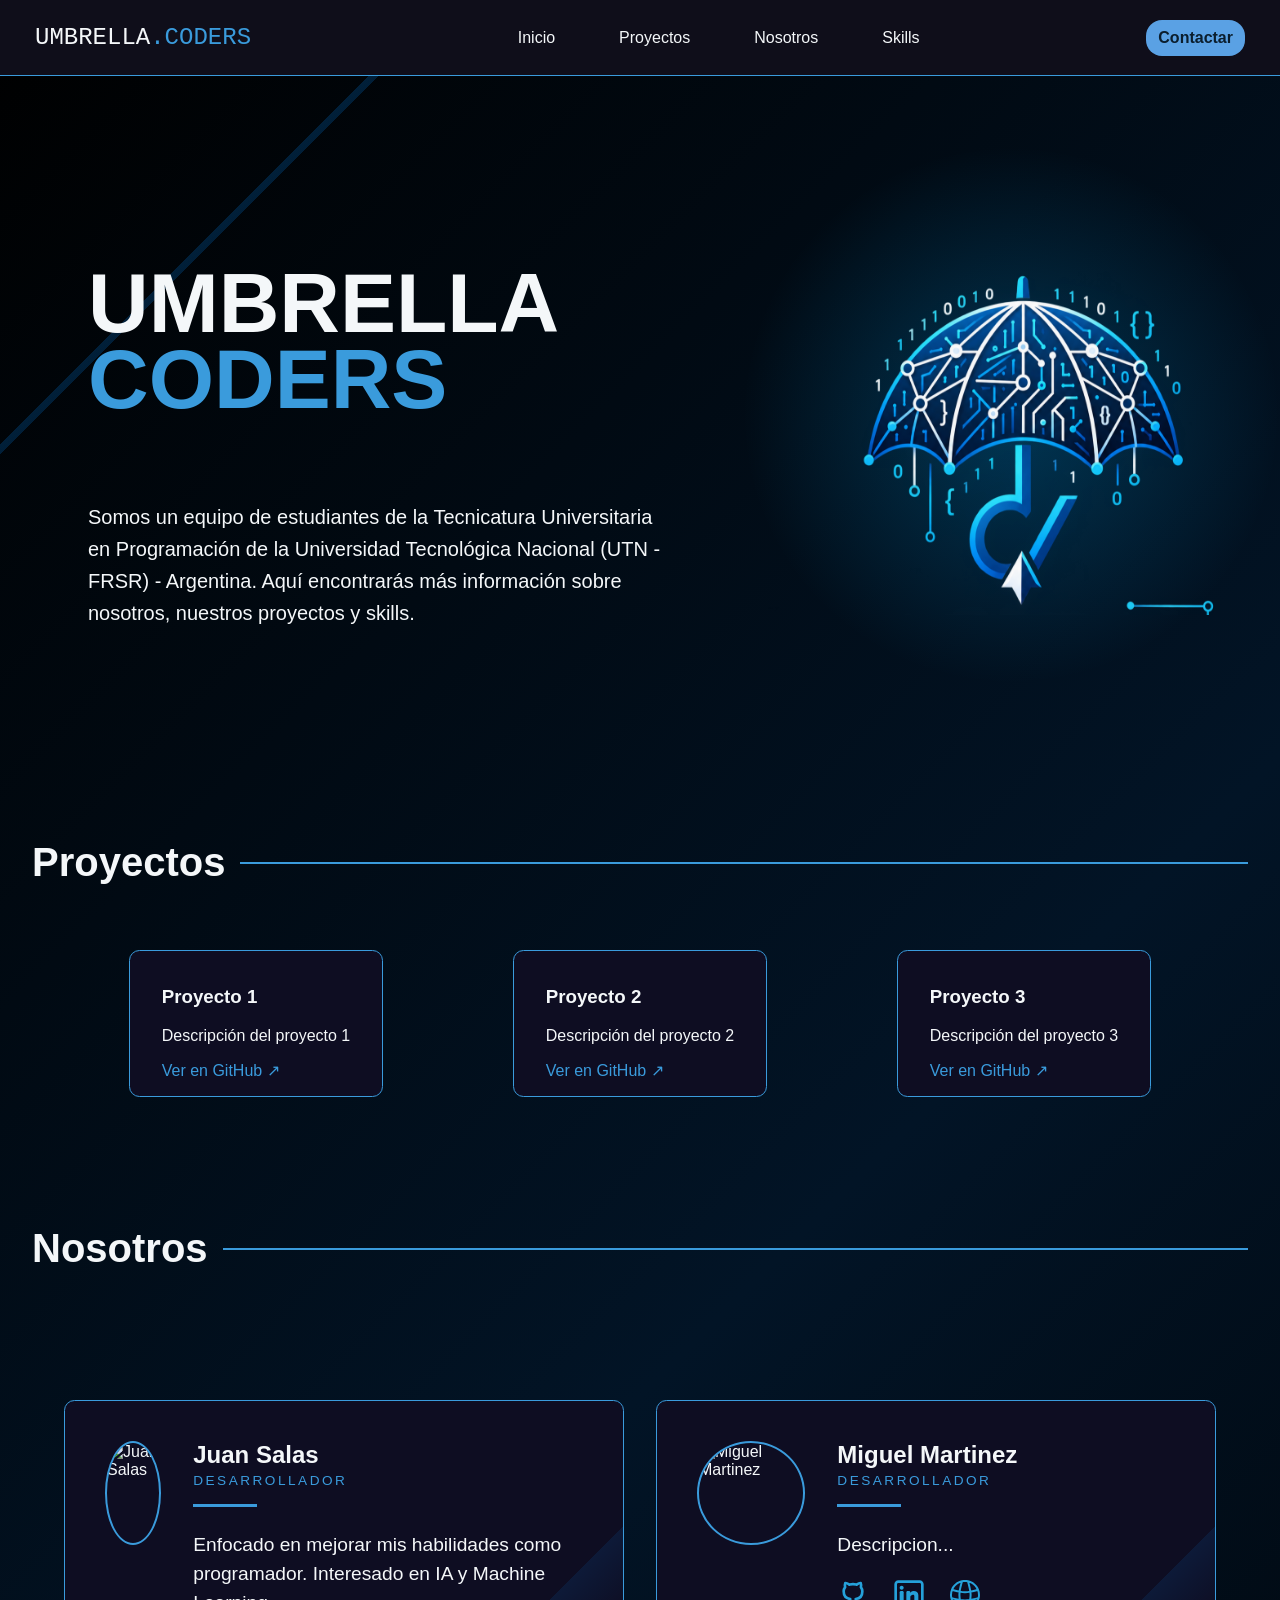
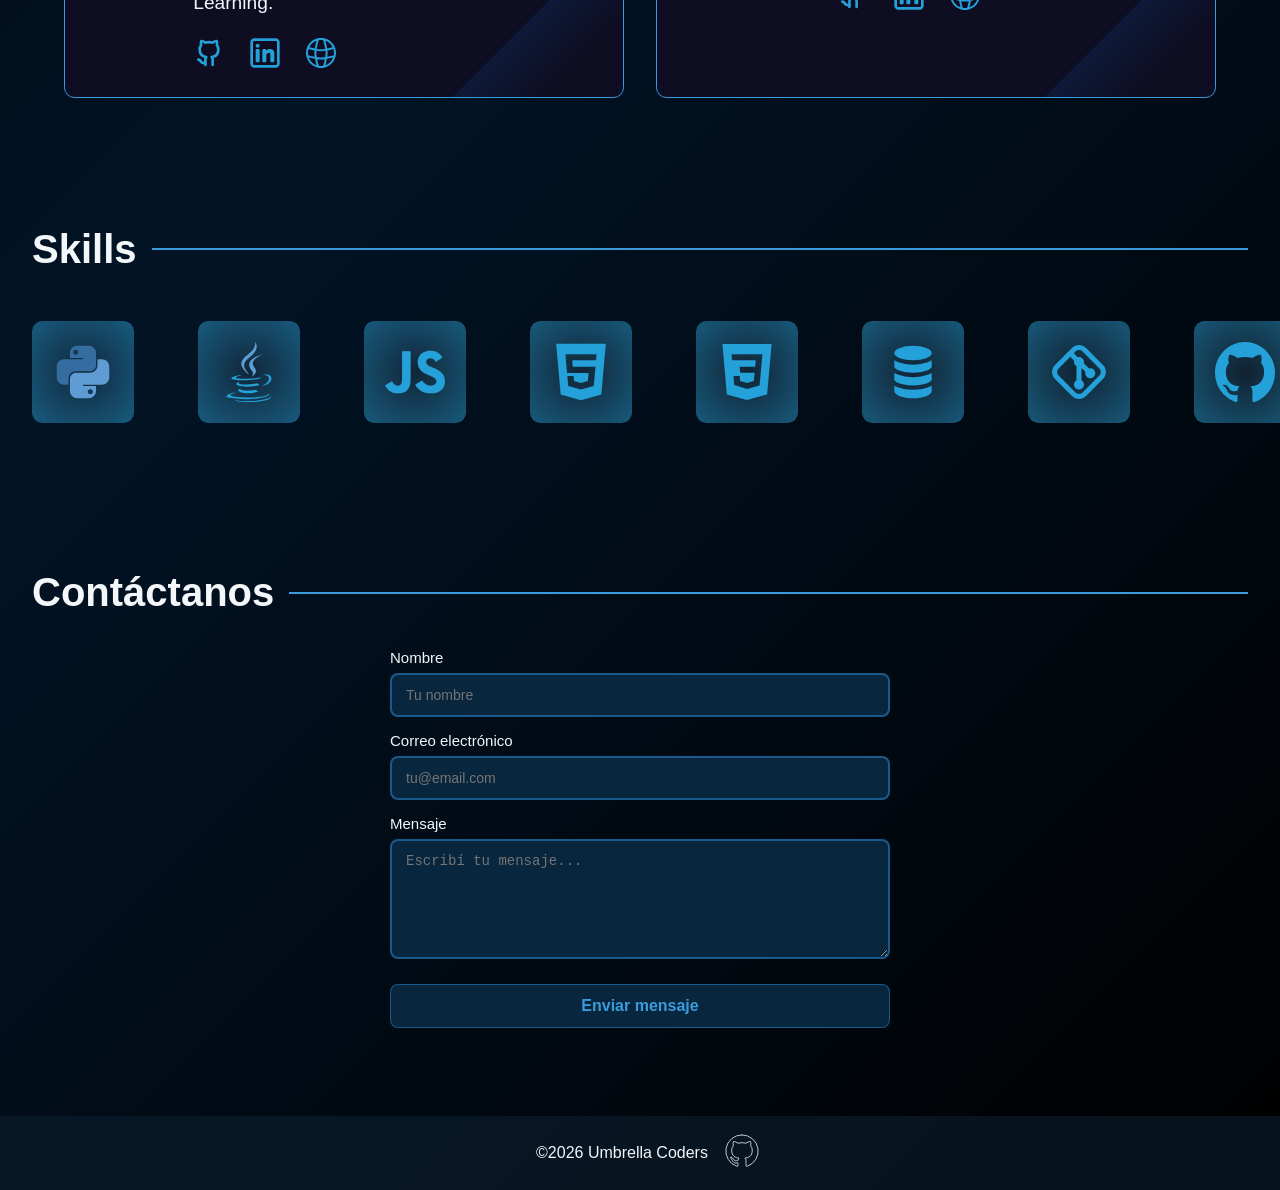
==== commit 50442f57: "Agrego seccion de contacto y footer al portafolio web" ====
--- a/Portafolio-web/index.html
+++ b/Portafolio-web/index.html
@@ -13,7 +13,8 @@
     <link rel="stylesheet" href="./Css/proyectos.css">
     <link rel="stylesheet" href="./Css/integrantes.css">
     <link rel="stylesheet" href="./Css/skills.css">
-    <link rel="stylesheet" href="./Assets/YO.jpeg">
+    <link rel="stylesheet" href="./Css/contacto.css">
+    <link rel="stylesheet" href="./Css/footer.css">
 </head>
 <body>
     <header>
@@ -44,11 +45,10 @@
     <main>
         <section class="main-container">
             <section id="proyectos" class="proyectos">
-                <div class="encabezado-proyectos">
+                <div class="encabezado-main">
                     <h2>Proyectos</h2>
                     <div class="linea"></div>
                 </div>
-                
                 <div class="galeria-proyectos">
                     <article class="proyecto">
                         <h3>Proyecto 1</h3>
@@ -67,7 +67,7 @@
                     </article>
                 </div>
             </section>
-            <div class="encabezado-integrantes">
+            <div class="encabezado-main">
                 <h2>Nosotros</h2>
                 <div class="linea"></div>
             </div>
@@ -210,7 +210,7 @@
                 </div>
             </section>
             <section id="skills" class="skills">
-                    <div class="encabezado-skills">
+                    <div class="encabezado-main">
                         <h2>Skills</h2>
                         <div class="linea"></div>
                     </div>
@@ -355,7 +355,54 @@
                         </div>
                     </div>
             </section>
+            <section class="contacto" id="contacto">
+                <div class="encabezado-main">
+                    <h2>Contáctanos</h2>
+                    <div class="linea"></div>
+                </div>
+                <div class="container-contacto">
+                    <form action="https://formspree.io/f/xeaoovby" method="POST">
+                        <label for="nombre">Nombre</label>
+                        <input type="text" id="nombre" name="nombre" placeholder="Tu nombre" required>
+                        <label for="email">Correo electrónico</label>
+                        <input type="email" id="email" name="email" placeholder="tu@email.com" required>
+                        <label for="mensaje">Mensaje</label>
+                        <textarea id="mensaje" name="message" placeholder="Escribí tu mensaje..." required></textarea>
+                        <button type="submit">Enviar mensaje</button>
+                    </form>
+                </div>
+            </section>
         </section>
     </main>
+    <footer class="footer">
+        <div class="container-footer">
+            <div class="footer-info"></div>
+                <p>&copy;2026 Umbrella Coders</p>
+            <div class="footer-social">
+                <a href="">
+                    <svg viewBox="0 0 48 48" id="Layer_2" data-name="Layer 2" xmlns="http://www.w3.org/2000/svg" fill="#000">
+                        <g id="SVGRepo_bgCarrier" stroke-width="0"></g>
+                        <g id="SVGRepo_tracerCarrier" stroke-linecap="round" stroke-linejoin="round"></g>
+                        <g id="SVGRepo_iconCarrier">
+                            <defs>
+                                <style>
+                                    .cls-1 {
+                                        fill: none;
+                                        stroke: white;
+                                        stroke-linecap: round;
+                                        stroke-linejoin: round;
+                                        fill-rule: evenodd;
+                                    }
+                                </style>
+                            </defs>
+                            <path class="cls-1"
+                                d="M24,2.5a21.5,21.5,0,0,0-6.8,41.9c1.08.2,1.47-.46,1.47-1s0-1.86,0-3.65c-6,1.3-7.24-2.88-7.24-2.88A5.7,5.7,0,0,0,9,33.68c-1.95-1.33.15-1.31.15-1.31a4.52,4.52,0,0,1,3.29,2.22c1.92,3.29,5,2.34,6.26,1.79a4.61,4.61,0,0,1,1.37-2.88c-4.78-.54-9.8-2.38-9.8-10.62a8.29,8.29,0,0,1,2.22-5.77,7.68,7.68,0,0,1,.21-5.69s1.8-.58,5.91,2.2a20.46,20.46,0,0,1,10.76,0c4.11-2.78,5.91-2.2,5.91-2.2a7.74,7.74,0,0,1,.21,5.69,8.28,8.28,0,0,1,2.21,5.77c0,8.26-5,10.07-9.81,10.61a5.12,5.12,0,0,1,1.46,4c0,2.87,0,5.19,0,5.9s.39,1.24,1.48,1A21.5,21.5,0,0,0,24,2.5">
+                            </path>
+                        </g>
+                    </svg>
+                </a>
+            </div>
+        </div>
+    </footer>
 </body>
 </html>
--- a/Portafolio-web/Css/style.css
+++ b/Portafolio-web/Css/style.css
@@ -5,7 +5,9 @@
     --azul-claro: #3A9BDC;/*Azul claro*/
     --color-texto: #F4F7F9;/*Color de texto principal*/
 }
-
+html {
+    scroll-behavior: smooth;/*Esto hace un desplazamiento suave entre secciones*/
+}
 /**/
 /*Cuerpo*/
 body {
@@ -17,15 +19,14 @@
     background-image: linear-gradient(135deg, #000000, #021426, #000000), /*Degradado de fondo*/
     linear-gradient(135deg, transparent 70%, rgba(0, 140, 255, 0.15) 70.2%, rgba(0, 140, 255, 0.15) 70.5%, transparent 70.5%); /*Línea diagonal */
 
-    background-repeat: no-repeat; /*Esto es para que no se repita el diseño del fondo*/
-    min-height: 100vh; /*Para que ocupe toda la pantalla*/
+    margin: 0; /*Quita el margen*/
 }
 /* Encabezado */
 .encabezado {
     display: flex;/*Flex al encabezado*/
     justify-content: space-between;/*Distribucion de el contenido*/
     align-items: center;/*Centrar items*/
-    border-bottom: 1px solid var(--azul-claro);/*Linea para liminar el encabezado*/
+    border-bottom: 1px solid var(--azul-claro);/*Linea para limitar el encabezado*/
     padding: 0 35px; /*Espacion interno para los bordes*/
     box-sizing: border-box; /*Evita que el contenido sume ancho al 100% y genere scroll horizontal */
 
@@ -48,6 +49,7 @@
     display: flex; /*Flex para la navegacion*/
     gap: 4rem; /*Distancia entre las etiquetas*/
     list-style: none;/*Quitar el estilo predeterminado de las etiquetas */
+    
 }
 .contactar {
     list-style: none;
@@ -58,7 +60,7 @@
     background-color: #5aa1e4; /*Color de fondo para el boton*/
     transition: scale 0.3s ease, background-color 0.3s ease, color 0.3s ease; /*Transición suave para el hover*/
 }
-.contactar:hover { /*Esto es una animacion al hacer hover (pasar el cursor)*/
+.contactar:hover {
     background-color: #1b252c; /*Color de fondo al hacer hover*/
     color: var(--azul-claro); /*Color de letra al hacer hover*/
     scale: 1.05; /*Escala ligeramente al hacer hover*/
@@ -67,6 +69,7 @@
 a {
     text-decoration: none;
     color: var(--color-texto);
+    transition: color 0.3 ease;
 }
 /*Seccion de inicio*/
 .inicio {
@@ -91,9 +94,15 @@
 .main-container {
     display: flex;/*Aplicar flex*/
     flex-direction: column;/*Dirección de los elementos*/
-    gap: 1rem;/*Espacio provisorio*/
-    margin-top: 6rem;/*Espacio superior*/
+    gap: 4rem;/*Espacio entre secciones*/
+    margin-top: 2rem;/*Espacio*/
     padding: 0 2rem;/*Espacio interno*/
+}
+/*Encabezado pra cada seccion del main*/
+.encabezado-main {
+    display: flex;/*Aplicar flex a la sección de encabezado de integrantes*/
+    align-items: center;/*Centra la linea y el h2*/
+    gap: 15px;/*Espacio entre el h2 y la linea*/
 }
 /*Linea para encabezado de cada seccion del main*/
 .linea {
@@ -101,25 +110,46 @@
     height: 2px; /*Ancho de la linea*/
     background-color: var(--azul-claro); /*Color*/
 }
-/**/
-@media (max-width: 768px) {
+.encabezado-main h2 {
+    font-size: 2.5rem;/*Tamalo del titulo de la secciones dentro del main*/
+}
+/*Responsivo para tablets / dispositivos con maximo de 767pixeles*/
+@media (max-width: 767px) {
+    /*Encabezado*/
     .encabezado {
-        flex-wrap: wrap; /*Acomoda los elementos en una linea, saltea linea si es necesario*/
-        justify-content: center; /*Centra el contenido*/
-        gap: 1rem; /*Espacio entre los items*/
-        padding: 1rem 0; /*Espacio interno*/
+        flex-direction: column;
+        gap: 0.75rem;
+    }
+    .encabezado p {
+        margin: 8px; /*Agrega un poco de espacio arriba y quita el de abajo*/
     }
     .navigation {
         gap: 1.5rem; /*Espacio entre etiquetas*/
         padding: 0; /*Espacio interno para acomodar*/
-        margin: 0;
+        margin: 0;            
     }
-    body {
-        background-size: 40rem; /*Tamaño de la imagen de fondo*/
-        background-position: center; /*Centra la imagen de fondo*/
+    /*Inicio*/
+    header .inicio {
+        flex-direction: column;
+        margin-top: 1rem;
+
+        background-image: radial-gradient(circle at 47% 80%, rgba(0, 174, 255, 0.25) 0%, transparent 25%), /*Mueve el circulo hacia la imagen*/
+            linear-gradient(315deg, transparent 80%, #008cff31 80%, rgba(0, 140, 255, 0.199) 80.5%, transparent 80.5%);
     }
-    .inicio .container-inicio {
-        padding: 1rem; /*Espacio interno para la tarjeta*/
-        font-size: 1rem; /*Tamaño del contenido*/
+    .inicio p {
+        font-size: 1.2rem;
+    }
+    h1 {
+        font-size: 3rem;
+        line-height: 3rem;
+    }
+    .logo {
+        margin-top: -50px; /*Achica el espacio entre la imagen y el texto*/
+        width: 17rem; /*Tamaño de la imagen*/
+        height: 12rem;
+    }
+    /*Seccion de proyectos*/
+    .proyectos h2 {
+        font-size: 2.25rem;
     }
 }
--- a/Portafolio-web/Css/inicio.css
+++ b/Portafolio-web/Css/inicio.css
@@ -1,11 +1,9 @@
 .inicio {
-    display: flex;
-    align-items: center; /*Centrar*/
     min-height: 80vh; /*Altura de la seccion en la pantalla*/
-    background-image: radial-gradient(circle at 72% 50%, rgba(0, 174, 255, 0.25) 0%, transparent 25%),
-    linear-gradient(315deg, transparent 80%, rgba(0, 140, 255, 0.1) 80%, rgba(0, 140, 255, 0.1) 80.5%, transparent 80.5%); /*Linea diagonal en la esquina*/
-    background-repeat: no-repeat;
+    background-image: radial-gradient(circle at 79% 50%, rgba(0, 174, 255, 0.25) 0%, transparent 25%),
+    linear-gradient(315deg, transparent 80%, #008cff31 80%, rgba(0, 140, 255, 0.199) 80.5%, transparent 80.5%);/*Linea diagonal en la esquina*/
 }
+/*background-image: linear-gradient(135deg, transparent 70%, rgba(0, 140, 255, 0.1) 70%, rgba(0, 140, 255, 0.1) 70%, transparent 80.5%);*/
 .container-inicio {
     padding: 2.5rem; /*Espacio interno*/
     margin: 0 3rem;
--- a/Portafolio-web/Css/integrantes.css
+++ b/Portafolio-web/Css/integrantes.css
@@ -13,14 +13,6 @@
     gap: 2rem; /*Espacio entre tarjetas */
     padding: 2rem;
 }
-.encabezado-integrantes {
-    display: flex;/*Aplicar flex a la sección de encabezado de integrantes*/
-    align-items: center;/*Centra la linea y el h2*/
-    gap: 15px;/*Espacio entre el h2 y la linea*/
-}
-.encabezado-integrantes h2 {
-    font-size: 2.5rem; /*Tamalo del titulo de la seccion*/
-}
 .integrante {
     display: flex;
     background-color: #0e0d22;/*Color de fondo*/
@@ -28,6 +20,8 @@
     padding: 1.5rem; /*Espacio interno para el contenido*/
     border-radius: 0.65rem; /*Borde redondeado*/
     gap: 1rem;
+    /*Esto hace una linea con degradado en la esquina inferrior derecha de las tarjetas*/
+    background-image: linear-gradient(135deg, transparent 80%, rgba(0, 140, 255, 0.1) 80%, rgba(0, 140, 255, 0.1) 80%, transparent 90.5%); 
 }
 .info-integrante {
     display: flex;
--- a/Portafolio-web/Css/skills.css
+++ b/Portafolio-web/Css/skills.css
@@ -1,12 +1,3 @@
-.encabezado-skills {
-    display: flex;
-    align-items: center;
-    gap: 15px;
-}
-.encabezado-skills h2{
-    font-size: 2.5rem;
-    color: var(--color-texto);
-}
 .container-skills {
     display: flex; /*Flex*/
     gap: 4rem;
--- a/Portafolio-web/Css/contacto.css
+++ b/Portafolio-web/Css/contacto.css
@@ -0,0 +1,52 @@
+
+.container-contacto {
+    max-width: 500px;
+    margin: 0 auto;
+}
+/*formulario */
+.container-contacto form {
+    display: flex;
+    flex-direction: column;
+    gap: 15px;
+}
+/* Estilo de los textos de los label */
+.container-contacto label {
+    font-size: 15px;
+    margin-bottom: -8px; /*Se juntan mas*/
+}
+/* Estilo para los inputs y el textarea */
+.container-contacto input,
+.container-contacto textarea {
+    width: 100%;
+    padding: 12px 14px;
+    background-color: var(--azul-oscuro2);
+    border: 2px solid var(--azul-oscuro);
+    border-radius: 8px;
+    font-size: 14px;
+    box-sizing: border-box;
+    color: white;
+}
+/* Desactivar el cambio de tamaño libre del textarea */
+.container-contacto textarea {
+    resize: vertical;
+    min-height: 120px;
+}
+/* Botón de envío */
+.container-contacto button {
+    padding: 12px;
+    background-color: var(--azul-oscuro2);
+    color: var(--azul-claro);
+    border: 1px solid var(--azul-oscuro);
+    border-radius: 8px;
+    font-size: 1rem;
+    font-weight: bold;
+    cursor: pointer;
+    transition: background-color 0.3s ease, transform 0.1s ease;
+    margin-top: 10px;
+    margin-bottom: 1.5rem;
+}
+.container-contacto button:hover {
+    border: 1px solid #1b252c; /*El borde se vuelve del mismo color al fondo al hacer hover*/
+    color: #5fb1d1; /*Ligeramente mas claro*/
+    background-color: #1b252c; /*Fondo*/
+}
--- a/Portafolio-web/Css/footer.css
+++ b/Portafolio-web/Css/footer.css
@@ -0,0 +1,27 @@
+.footer {
+    margin-top: 4rem; /*Margen superior*/
+    padding: 0.75rem 0;
+    background-color: #0b1e2da8;
+}
+.container-footer {
+    display: flex;
+    justify-content: center; /*Coloca el contenido en el centro del footer*/
+    align-items: center; /*Alinea los elementos*/
+    gap: 1rem;
+}
+.footer-social {
+    display: flex;
+}
+.footer-social a {
+    border-radius: 50%; /*Icono circular*/
+    transition: transform 0.6s ease; /*¨}Para animacion en el hover*/
+}
+
+.footer-social a:hover {
+    transform: rotate(360deg); /*El icono gira una vuelta completa*/
+}
+
+.footer-social svg {
+    width: 36px; /*Tamaño del icono*/
+    height: 36px;
+}
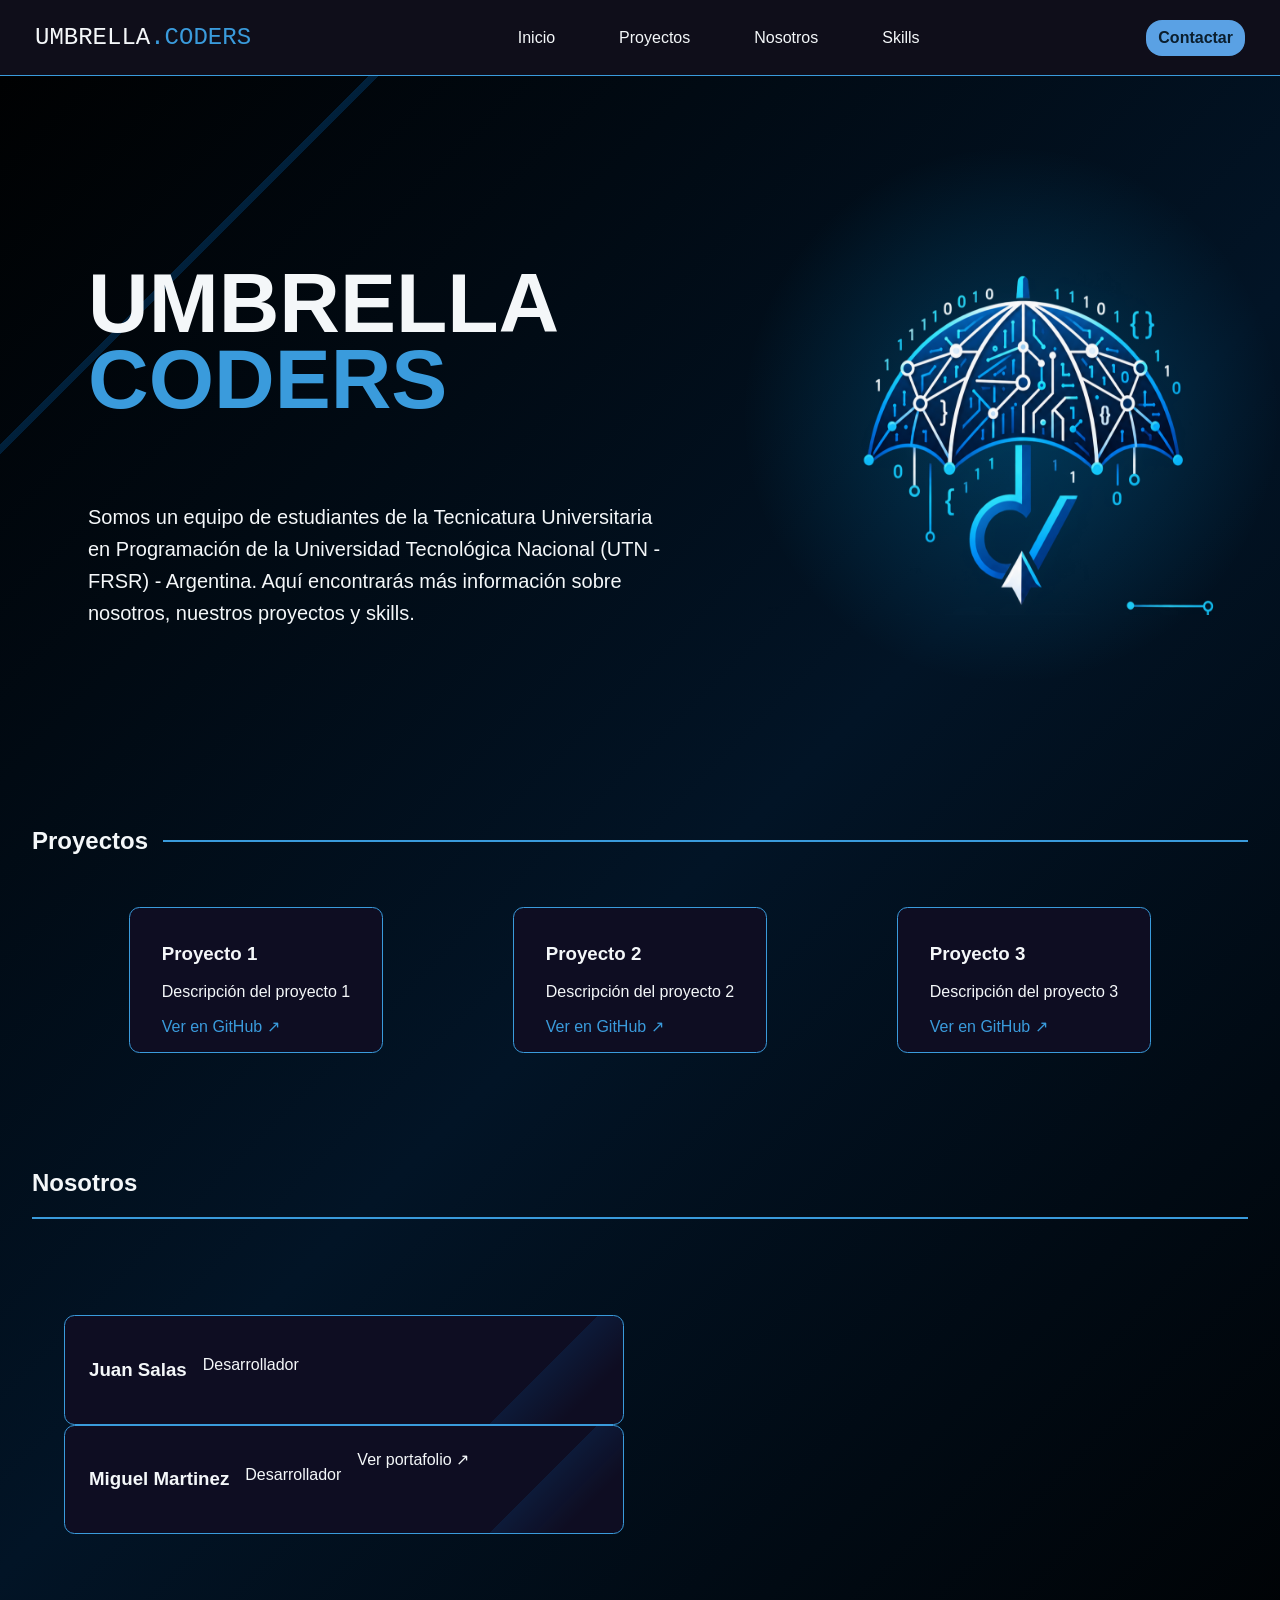
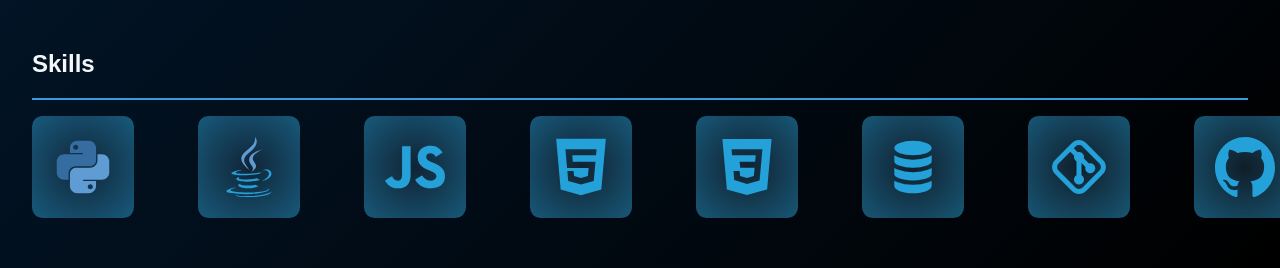
==== commit fa8c81ba: "Agrego link de mi portafolio al portafolio grupal" ====
--- a/Portafolio-web/index.html
+++ b/Portafolio-web/index.html
@@ -13,8 +13,6 @@
     <link rel="stylesheet" href="./Css/proyectos.css">
     <link rel="stylesheet" href="./Css/integrantes.css">
     <link rel="stylesheet" href="./Css/skills.css">
-    <link rel="stylesheet" href="./Css/contacto.css">
-    <link rel="stylesheet" href="./Css/footer.css">
 </head>
 <body>
     <header>
@@ -39,16 +37,17 @@
                 Aquí encontrarás más información sobre nosotros,
                 nuestros proyectos y skills.</p>
             </article>
-            <img class="logo" src="./Assets/imagen2.png" alt="Logo">
+            <img class="logo" src="./Assets/imagen2.png" alt="Logo del grupo Umbrella Coders">
         </section>
     </header>
     <main>
         <section class="main-container">
             <section id="proyectos" class="proyectos">
-                <div class="encabezado-main">
+                <div class="encabezado-proyectos">
                     <h2>Proyectos</h2>
                     <div class="linea"></div>
                 </div>
+                
                 <div class="galeria-proyectos">
                     <article class="proyecto">
                         <h3>Proyecto 1</h3>
@@ -67,150 +66,24 @@
                     </article>
                 </div>
             </section>
-            <div class="encabezado-main">
+            <div class="encabezado-integrantes">
                 <h2>Nosotros</h2>
                 <div class="linea"></div>
             </div>
-            <section id="nosotros" class="container-nosotros">
-                <div class="integrante">
-                    <img src="https://ui-avatars.com/api/?name=Juan+Salas&background=0e0d228&color=fff&bold=true" alt="Juan Salas"
-                        class="img-integrante">
-                    <div class="info-integrante">
-                        <h3>Juan Salas</h3>
-                        <p class="rol">DESARROLLADOR</p>
-                        <div class="linea-i"></div>
-                        <p class="descripcion">
-                            Enfocado en mejorar mis habilidades como programador. Interesado en IA y Machine Learning.
-                        </p>
-                        <div class="enlaces-integrante">
-                            <a href="https://github.com/JuaanSalas">
-                                <svg viewBox="0 0 24 24" fill="none" xmlns="http://www.w3.org/2000/svg">
-                                    <g id="SVGRepo_bgCarrier" stroke-width="0"></g>
-                                    <g id="SVGRepo_tracerCarrier" stroke-linecap="round" stroke-linejoin="round"></g>
-                                    <g id="SVGRepo_iconCarrier">
-                                        <path
-                                            d="M9.29183 21V18.4407L9.3255 16.6219C9.36595 16.0561 9.58639 15.5228 9.94907 15.11C9.95438 15.1039 9.95972 15.0979 9.9651 15.0919C9.9791 15.0763 9.96988 15.0511 9.94907 15.0485V15.0485C7.52554 14.746 5.0005 13.7227 5.0005 9.26749C4.9847 8.17021 5.3427 7.10648 6.00437 6.27215C6.02752 6.24297 6.05103 6.21406 6.07492 6.18545V6.18545C6.10601 6.1482 6.11618 6.09772 6.10194 6.05134C6.10107 6.04853 6.10021 6.04571 6.09935 6.04289C6.0832 5.9899 6.06804 5.93666 6.05388 5.88321C5.81065 4.96474 5.86295 3.98363 6.20527 3.09818C6.20779 3.09164 6.21034 3.08511 6.2129 3.07858C6.22568 3.04599 6.25251 3.02108 6.28698 3.01493V3.01493C6.50189 2.97661 7.37036 2.92534 9.03298 4.07346C9.08473 4.10919 9.13724 4.14609 9.19053 4.18418V4.18418C9.22901 4.21168 9.27794 4.22011 9.32344 4.20716C9.32487 4.20675 9.32631 4.20634 9.32774 4.20593C9.41699 4.18056 9.50648 4.15649 9.59617 4.1337C11.1766 3.73226 12.8234 3.73226 14.4038 4.1337C14.4889 4.1553 14.5737 4.17807 14.6584 4.20199C14.6602 4.20252 14.6621 4.20304 14.6639 4.20356C14.7174 4.21872 14.7749 4.20882 14.8202 4.17653V4.17653C14.8698 4.14114 14.9187 4.10679 14.967 4.07346C16.6257 2.92776 17.4894 2.9764 17.7053 3.01469V3.01469C17.7404 3.02092 17.7678 3.04628 17.781 3.07946C17.7827 3.08373 17.7843 3.08799 17.786 3.09226C18.1341 3.97811 18.1894 4.96214 17.946 5.88321C17.9315 5.93811 17.9159 5.9928 17.8993 6.04723V6.04723C17.8843 6.09618 17.8951 6.14942 17.9278 6.18875C17.9289 6.18998 17.9299 6.19121 17.9309 6.19245C17.9528 6.21877 17.9744 6.24534 17.9956 6.27215C18.6573 7.10648 19.0153 8.17021 18.9995 9.26749C18.9995 13.747 16.4565 14.7435 14.0214 15.015V15.015C14.0073 15.0165 14.001 15.0334 14.0105 15.0439C14.0141 15.0479 14.0178 15.0519 14.0214 15.0559C14.2671 15.3296 14.4577 15.6544 14.5811 16.0103C14.7101 16.3824 14.7626 16.7797 14.7351 17.1754V21"
-                                            stroke="#25a1da" stroke-width="2" stroke-linecap="round" stroke-linejoin="round"></path>
-                                        <path
-                                            d="M4 17C4.36915 17.0523 4.72159 17.1883 5.03065 17.3975C5.3397 17.6068 5.59726 17.8838 5.7838 18.2078C5.94231 18.4962 6.15601 18.7504 6.41264 18.9557C6.66927 19.161 6.96379 19.3135 7.27929 19.4043C7.59478 19.4952 7.92504 19.5226 8.25112 19.485C8.5772 19.4475 8.89268 19.3457 9.17946 19.1855"
-                                            stroke="#25a1da" stroke-width="2" stroke-linecap="round" stroke-linejoin="round"></path>
-                                    </g>
-                                </svg>
-                            </a>
-                            <a href="https://www.linkedin.com/in/juan-salas-3954a83ba/">
-                                <svg viewBox="0 0 24 24" fill="none" xmlns="http://www.w3.org/2000/svg">
-                                    <g id="SVGRepo_bgCarrier" stroke-width="0"></g>
-                                    <g id="SVGRepo_tracerCarrier" stroke-linecap="round" stroke-linejoin="round"></g>
-                                    <g id="SVGRepo_iconCarrier">
-                                        <path
-                                            d="M6.5 8C7.32843 8 8 7.32843 8 6.5C8 5.67157 7.32843 5 6.5 5C5.67157 5 5 5.67157 5 6.5C5 7.32843 5.67157 8 6.5 8Z"
-                                            fill="#25a1da"></path>
-                                        <path
-                                            d="M5 10C5 9.44772 5.44772 9 6 9H7C7.55228 9 8 9.44771 8 10V18C8 18.5523 7.55228 19 7 19H6C5.44772 19 5 18.5523 5 18V10Z"
-                                            fill="#25a1da"></path>
-                                        <path
-                                            d="M11 19H12C12.5523 19 13 18.5523 13 18V13.5C13 12 16 11 16 13V18.0004C16 18.5527 16.4477 19 17 19H18C18.5523 19 19 18.5523 19 18V12C19 10 17.5 9 15.5 9C13.5 9 13 10.5 13 10.5V10C13 9.44771 12.5523 9 12 9H11C10.4477 9 10 9.44772 10 10V18C10 18.5523 10.4477 19 11 19Z"
-                                            fill="#25a1da"></path>
-                                        <path fill-rule="evenodd" clip-rule="evenodd"
-                                            d="M20 1C21.6569 1 23 2.34315 23 4V20C23 21.6569 21.6569 23 20 23H4C2.34315 23 1 21.6569 1 20V4C1 2.34315 2.34315 1 4 1H20ZM20 3C20.5523 3 21 3.44772 21 4V20C21 20.5523 20.5523 21 20 21H4C3.44772 21 3 20.5523 3 20V4C3 3.44772 3.44772 3 4 3H20Z"
-                                            fill="#25a1da"></path>
-                                    </g>
-                                </svg>
-                            </a>
-                            <a href="https://portfolioweb-basico.netlify.app/">
-                                <svg viewBox="0 0 24 24" fill="none" xmlns="http://www.w3.org/2000/svg">
-                                    <g id="SVGRepo_bgCarrier" stroke-width="0"></g>
-                                    <g id="SVGRepo_tracerCarrier" stroke-linecap="round" stroke-linejoin="round"></g>
-                                    <g id="SVGRepo_iconCarrier">
-                                        <g id="style=linear" clip-path="url(#clip0_1_1825)">
-                                            <g id="web">
-                                                <path id="vector"
-                                                    d="M7.8 12L7.05 12L7.8 12ZM16.2 12H16.95H16.2ZM12 16.2V16.95V16.2ZM14.1729 22.2749L14.3273 23.0088L14.1729 22.2749ZM9.82712 22.2749L9.67269 23.0088L9.82712 22.2749ZM2.27554 8.03225L1.58122 7.74867H1.58122L2.27554 8.03225ZM1.7251 14.1729L0.991173 14.3273L1.7251 14.1729ZM9.82712 1.7251L9.67269 0.991173L9.82712 1.7251ZM14.1729 1.7251L14.3273 0.991174L14.1729 1.7251ZM21.6399 8.07014L21.8576 8.78785L21.6399 8.07014ZM2.35887 8.06976L2.14116 8.78747L2.35887 8.06976ZM21.0312 8.3185C21.4944 9.45344 21.75 10.6959 21.75 12H23.25C23.25 10.4983 22.9553 9.06352 22.42 7.75174L21.0312 8.3185ZM21.75 12C21.75 12.6927 21.6779 13.3678 21.541 14.0184L23.0088 14.3273C23.167 13.5757 23.25 12.7972 23.25 12H21.75ZM21.541 14.0184C20.7489 17.7827 17.7828 20.7489 14.0184 21.541L14.3273 23.0088C18.6735 22.0943 22.0943 18.6735 23.0088 14.3273L21.541 14.0184ZM14.0184 21.541C13.3678 21.6779 12.6927 21.75 12 21.75V23.25C12.7972 23.25 13.5757 23.167 14.3273 23.0088L14.0184 21.541ZM12 21.75C11.3072 21.75 10.6322 21.6779 9.98156 21.541L9.67269 23.0088C10.4242 23.167 11.2028 23.25 12 23.25V21.75ZM2.25 12C2.25 10.6949 2.50601 9.45149 2.96986 8.31584L1.58122 7.74867C1.0451 9.06127 0.75 10.4971 0.75 12H2.25ZM9.98156 21.541C6.21724 20.7489 3.25112 17.7827 2.45903 14.0184L0.991173 14.3273C1.90571 18.6735 5.32647 22.0943 9.67269 23.0088L9.98156 21.541ZM2.45903 14.0184C2.32213 13.3678 2.25 12.6927 2.25 12H0.75C0.75 12.7972 0.83303 13.5757 0.991173 14.3273L2.45903 14.0184ZM2.96986 8.31584C4.17707 5.36016 6.79381 3.1298 9.98155 2.45903L9.67269 0.991173C5.99032 1.76602 2.97369 4.33941 1.58122 7.74867L2.96986 8.31584ZM9.98155 2.45903C10.6322 2.32213 11.3072 2.25 12 2.25V0.75C11.2028 0.75 10.4242 0.83303 9.67269 0.991173L9.98155 2.45903ZM12 2.25C12.6927 2.25 13.3678 2.32213 14.0184 2.45903L14.3273 0.991174C13.5757 0.833031 12.7972 0.75 12 0.75V2.25ZM14.0184 2.45903C17.2071 3.13 19.8245 5.3615 21.0312 8.3185L22.42 7.75174C21.0281 4.34096 18.0108 1.76625 14.3273 0.991174L14.0184 2.45903ZM13.4584 1.95309C13.7482 2.8614 14.8215 6.35621 15.2615 9.5682L16.7476 9.36461C16.289 6.01664 15.1813 2.41835 14.8874 1.49712L13.4584 1.95309ZM15.2615 9.5682C15.3795 10.4292 15.45 11.2568 15.45 12L16.95 12C16.95 11.1681 16.8715 10.269 16.7476 9.36461L15.2615 9.5682ZM21.4222 7.35242C20.2692 7.70212 18.1033 8.3164 15.8685 8.72886L16.1407 10.204C18.4546 9.7769 20.6809 9.14473 21.8576 8.78785L21.4222 7.35242ZM15.8685 8.72886C14.5129 8.97904 13.1579 9.15 12 9.15L12 10.65C13.2874 10.65 14.743 10.4619 16.1407 10.204L15.8685 8.72886ZM15.45 12C15.45 13.1009 15.2954 14.3808 15.0647 15.671L16.5413 15.935C16.7797 14.6019 16.95 13.2252 16.95 12L15.45 12ZM15.0647 15.671C14.5591 18.4992 13.7097 21.2593 13.4584 22.0469L14.8874 22.5029C15.145 21.6956 16.0181 18.8613 16.5413 15.935L15.0647 15.671ZM22.0469 13.4584C21.2593 13.7097 18.4992 14.5591 15.671 15.0647L15.935 16.5413C18.8613 16.0181 21.6956 15.145 22.5029 14.8874L22.0469 13.4584ZM15.671 15.0647C14.3808 15.2954 13.1009 15.45 12 15.45L12 16.95C13.2252 16.95 14.6019 16.7797 15.935 16.5413L15.671 15.0647ZM12 15.45C10.8991 15.45 9.61923 15.2954 8.32897 15.0647L8.06496 16.5413C9.39807 16.7797 10.7748 16.95 12 16.95L12 15.45ZM8.32897 15.0647C5.50076 14.5591 2.74066 13.7097 1.95309 13.4584L1.49712 14.8874C2.30437 15.145 5.13873 16.0181 8.06496 16.5413L8.32897 15.0647ZM7.05 12C7.05 13.2252 7.22032 14.6019 7.45867 15.935L8.93526 15.671C8.70456 14.3808 8.55 13.1009 8.55 12L7.05 12ZM7.45867 15.935C7.98188 18.8613 8.85504 21.6956 9.11261 22.5029L10.5416 22.0469C10.2903 21.2593 9.44094 18.4992 8.93526 15.671L7.45867 15.935ZM9.11261 1.49712C8.81867 2.41835 7.711 6.01664 7.25235 9.36461L8.73846 9.5682C9.17849 6.35621 10.2518 2.8614 10.5416 1.95309L9.11261 1.49712ZM7.25235 9.36461C7.12846 10.269 7.05 11.1681 7.05 12L8.55 12C8.55 11.2568 8.62052 10.4292 8.73846 9.5682L7.25235 9.36461ZM12 9.15C10.8421 9.15 9.4871 8.97904 8.13152 8.72886L7.85929 10.204C9.25697 10.4619 10.7126 10.65 12 10.65L12 9.15ZM8.13152 8.72886C5.89586 8.31625 3.72921 7.70168 2.57657 7.35205L2.14116 8.78747C3.3175 9.14428 5.54457 9.77675 7.85929 10.204L8.13152 8.72886ZM21.38 7.3695C21.3919 7.3633 21.4065 7.35719 21.4222 7.35242L21.8576 8.78785C21.933 8.76498 22.0039 8.73569 22.0712 8.70074L21.38 7.3695ZM1.88425 8.67209C1.96322 8.72038 2.04888 8.75948 2.14116 8.78747L2.57657 7.35205C2.60983 7.36214 2.64048 7.3763 2.66683 7.39242L1.88425 8.67209Z"
-                                                    fill="#25a1da"></path>
-                                            </g>
-                                        </g>
-                                        <defs>
-                                            <clipPath id="clip0_1_1825">
-                                                <rect width="2.5rem" height="2.5rem" fill="white"></rect>
-                                            </clipPath>
-                                        </defs>
-                                    </g>
-                                </svg>
-                            </a>
-                        </div>
-                    </div>
-                </div>
-                <div class="integrante">
-                        <img src="https://ui-avatars.com/api/?name=Miguel+Martinez&background=0e0d228&color=fff&bold=true" alt="Miguel Martinez"
-                            class="img-integrante">
-                        <div class="info-integrante">
+            <section id="nosotros"  class="container-nosotros">
+                    <div class="integrantes">
+                        <div class="integrante">
+                            <h3>Juan Salas</h3>
+                            <p>Desarrollador</p>
+                        </div>
+                        <div class="integrante">
                             <h3>Miguel Martinez</h3>
-                            <p class="rol">DESARROLLADOR</p>
-                            <div class="linea-i"></div>
-                            <p class="descripcion">
-                                Descripcion...
-                            </p>
-                            <div class="enlaces-integrante">
-                                <a href=""> <!-- Link de tu perfil (Github)-->
-                                    <svg viewBox="0 0 24 24" fill="none" xmlns="http://www.w3.org/2000/svg">
-                                        <g id="SVGRepo_bgCarrier" stroke-width="0"></g>
-                                        <g id="SVGRepo_tracerCarrier" stroke-linecap="round" stroke-linejoin="round"></g>
-                                        <g id="SVGRepo_iconCarrier">
-                                            <path
-                                                d="M9.29183 21V18.4407L9.3255 16.6219C9.36595 16.0561 9.58639 15.5228 9.94907 15.11C9.95438 15.1039 9.95972 15.0979 9.9651 15.0919C9.9791 15.0763 9.96988 15.0511 9.94907 15.0485V15.0485C7.52554 14.746 5.0005 13.7227 5.0005 9.26749C4.9847 8.17021 5.3427 7.10648 6.00437 6.27215C6.02752 6.24297 6.05103 6.21406 6.07492 6.18545V6.18545C6.10601 6.1482 6.11618 6.09772 6.10194 6.05134C6.10107 6.04853 6.10021 6.04571 6.09935 6.04289C6.0832 5.9899 6.06804 5.93666 6.05388 5.88321C5.81065 4.96474 5.86295 3.98363 6.20527 3.09818C6.20779 3.09164 6.21034 3.08511 6.2129 3.07858C6.22568 3.04599 6.25251 3.02108 6.28698 3.01493V3.01493C6.50189 2.97661 7.37036 2.92534 9.03298 4.07346C9.08473 4.10919 9.13724 4.14609 9.19053 4.18418V4.18418C9.22901 4.21168 9.27794 4.22011 9.32344 4.20716C9.32487 4.20675 9.32631 4.20634 9.32774 4.20593C9.41699 4.18056 9.50648 4.15649 9.59617 4.1337C11.1766 3.73226 12.8234 3.73226 14.4038 4.1337C14.4889 4.1553 14.5737 4.17807 14.6584 4.20199C14.6602 4.20252 14.6621 4.20304 14.6639 4.20356C14.7174 4.21872 14.7749 4.20882 14.8202 4.17653V4.17653C14.8698 4.14114 14.9187 4.10679 14.967 4.07346C16.6257 2.92776 17.4894 2.9764 17.7053 3.01469V3.01469C17.7404 3.02092 17.7678 3.04628 17.781 3.07946C17.7827 3.08373 17.7843 3.08799 17.786 3.09226C18.1341 3.97811 18.1894 4.96214 17.946 5.88321C17.9315 5.93811 17.9159 5.9928 17.8993 6.04723V6.04723C17.8843 6.09618 17.8951 6.14942 17.9278 6.18875C17.9289 6.18998 17.9299 6.19121 17.9309 6.19245C17.9528 6.21877 17.9744 6.24534 17.9956 6.27215C18.6573 7.10648 19.0153 8.17021 18.9995 9.26749C18.9995 13.747 16.4565 14.7435 14.0214 15.015V15.015C14.0073 15.0165 14.001 15.0334 14.0105 15.0439C14.0141 15.0479 14.0178 15.0519 14.0214 15.0559C14.2671 15.3296 14.4577 15.6544 14.5811 16.0103C14.7101 16.3824 14.7626 16.7797 14.7351 17.1754V21"
-                                                stroke="#25a1da" stroke-width="2" stroke-linecap="round" stroke-linejoin="round"></path>
-                                            <path
-                                                d="M4 17C4.36915 17.0523 4.72159 17.1883 5.03065 17.3975C5.3397 17.6068 5.59726 17.8838 5.7838 18.2078C5.94231 18.4962 6.15601 18.7504 6.41264 18.9557C6.66927 19.161 6.96379 19.3135 7.27929 19.4043C7.59478 19.4952 7.92504 19.5226 8.25112 19.485C8.5772 19.4475 8.89268 19.3457 9.17946 19.1855"
-                                                stroke="#25a1da" stroke-width="2" stroke-linecap="round" stroke-linejoin="round"></path>
-                                        </g>
-                                    </svg>
-                                </a>
-                                <a href=""> <!-- Link de tu perfil (LinkedIn)-->
-                                    <svg viewBox="0 0 24 24" fill="none" xmlns="http://www.w3.org/2000/svg">
-                                        <g id="SVGRepo_bgCarrier" stroke-width="0"></g>
-                                        <g id="SVGRepo_tracerCarrier" stroke-linecap="round" stroke-linejoin="round"></g>
-                                        <g id="SVGRepo_iconCarrier">
-                                            <path
-                                                d="M6.5 8C7.32843 8 8 7.32843 8 6.5C8 5.67157 7.32843 5 6.5 5C5.67157 5 5 5.67157 5 6.5C5 7.32843 5.67157 8 6.5 8Z"
-                                                fill="#25a1da"></path>
-                                            <path
-                                                d="M5 10C5 9.44772 5.44772 9 6 9H7C7.55228 9 8 9.44771 8 10V18C8 18.5523 7.55228 19 7 19H6C5.44772 19 5 18.5523 5 18V10Z"
-                                                fill="#25a1da"></path>
-                                            <path
-                                                d="M11 19H12C12.5523 19 13 18.5523 13 18V13.5C13 12 16 11 16 13V18.0004C16 18.5527 16.4477 19 17 19H18C18.5523 19 19 18.5523 19 18V12C19 10 17.5 9 15.5 9C13.5 9 13 10.5 13 10.5V10C13 9.44771 12.5523 9 12 9H11C10.4477 9 10 9.44772 10 10V18C10 18.5523 10.4477 19 11 19Z"
-                                                fill="#25a1da"></path>
-                                            <path fill-rule="evenodd" clip-rule="evenodd"
-                                                d="M20 1C21.6569 1 23 2.34315 23 4V20C23 21.6569 21.6569 23 20 23H4C2.34315 23 1 21.6569 1 20V4C1 2.34315 2.34315 1 4 1H20ZM20 3C20.5523 3 21 3.44772 21 4V20C21 20.5523 20.5523 21 20 21H4C3.44772 21 3 20.5523 3 20V4C3 3.44772 3.44772 3 4 3H20Z"
-                                                fill="#25a1da"></path>
-                                        </g>
-                                    </svg>
-                                </a>
-                                <a href=""> <!-- Link de tu portafolio web--> 
-                                    <svg viewBox="0 0 24 24" fill="none" xmlns="http://www.w3.org/2000/svg">
-                                        <g id="SVGRepo_bgCarrier" stroke-width="0"></g>
-                                        <g id="SVGRepo_tracerCarrier" stroke-linecap="round" stroke-linejoin="round"></g>
-                                        <g id="SVGRepo_iconCarrier">
-                                            <g id="style=linear" clip-path="url(#clip0_1_1825)">
-                                                <g id="web">
-                                                    <path id="vector"
-                                                        d="M7.8 12L7.05 12L7.8 12ZM16.2 12H16.95H16.2ZM12 16.2V16.95V16.2ZM14.1729 22.2749L14.3273 23.0088L14.1729 22.2749ZM9.82712 22.2749L9.67269 23.0088L9.82712 22.2749ZM2.27554 8.03225L1.58122 7.74867H1.58122L2.27554 8.03225ZM1.7251 14.1729L0.991173 14.3273L1.7251 14.1729ZM9.82712 1.7251L9.67269 0.991173L9.82712 1.7251ZM14.1729 1.7251L14.3273 0.991174L14.1729 1.7251ZM21.6399 8.07014L21.8576 8.78785L21.6399 8.07014ZM2.35887 8.06976L2.14116 8.78747L2.35887 8.06976ZM21.0312 8.3185C21.4944 9.45344 21.75 10.6959 21.75 12H23.25C23.25 10.4983 22.9553 9.06352 22.42 7.75174L21.0312 8.3185ZM21.75 12C21.75 12.6927 21.6779 13.3678 21.541 14.0184L23.0088 14.3273C23.167 13.5757 23.25 12.7972 23.25 12H21.75ZM21.541 14.0184C20.7489 17.7827 17.7828 20.7489 14.0184 21.541L14.3273 23.0088C18.6735 22.0943 22.0943 18.6735 23.0088 14.3273L21.541 14.0184ZM14.0184 21.541C13.3678 21.6779 12.6927 21.75 12 21.75V23.25C12.7972 23.25 13.5757 23.167 14.3273 23.0088L14.0184 21.541ZM12 21.75C11.3072 21.75 10.6322 21.6779 9.98156 21.541L9.67269 23.0088C10.4242 23.167 11.2028 23.25 12 23.25V21.75ZM2.25 12C2.25 10.6949 2.50601 9.45149 2.96986 8.31584L1.58122 7.74867C1.0451 9.06127 0.75 10.4971 0.75 12H2.25ZM9.98156 21.541C6.21724 20.7489 3.25112 17.7827 2.45903 14.0184L0.991173 14.3273C1.90571 18.6735 5.32647 22.0943 9.67269 23.0088L9.98156 21.541ZM2.45903 14.0184C2.32213 13.3678 2.25 12.6927 2.25 12H0.75C0.75 12.7972 0.83303 13.5757 0.991173 14.3273L2.45903 14.0184ZM2.96986 8.31584C4.17707 5.36016 6.79381 3.1298 9.98155 2.45903L9.67269 0.991173C5.99032 1.76602 2.97369 4.33941 1.58122 7.74867L2.96986 8.31584ZM9.98155 2.45903C10.6322 2.32213 11.3072 2.25 12 2.25V0.75C11.2028 0.75 10.4242 0.83303 9.67269 0.991173L9.98155 2.45903ZM12 2.25C12.6927 2.25 13.3678 2.32213 14.0184 2.45903L14.3273 0.991174C13.5757 0.833031 12.7972 0.75 12 0.75V2.25ZM14.0184 2.45903C17.2071 3.13 19.8245 5.3615 21.0312 8.3185L22.42 7.75174C21.0281 4.34096 18.0108 1.76625 14.3273 0.991174L14.0184 2.45903ZM13.4584 1.95309C13.7482 2.8614 14.8215 6.35621 15.2615 9.5682L16.7476 9.36461C16.289 6.01664 15.1813 2.41835 14.8874 1.49712L13.4584 1.95309ZM15.2615 9.5682C15.3795 10.4292 15.45 11.2568 15.45 12L16.95 12C16.95 11.1681 16.8715 10.269 16.7476 9.36461L15.2615 9.5682ZM21.4222 7.35242C20.2692 7.70212 18.1033 8.3164 15.8685 8.72886L16.1407 10.204C18.4546 9.7769 20.6809 9.14473 21.8576 8.78785L21.4222 7.35242ZM15.8685 8.72886C14.5129 8.97904 13.1579 9.15 12 9.15L12 10.65C13.2874 10.65 14.743 10.4619 16.1407 10.204L15.8685 8.72886ZM15.45 12C15.45 13.1009 15.2954 14.3808 15.0647 15.671L16.5413 15.935C16.7797 14.6019 16.95 13.2252 16.95 12L15.45 12ZM15.0647 15.671C14.5591 18.4992 13.7097 21.2593 13.4584 22.0469L14.8874 22.5029C15.145 21.6956 16.0181 18.8613 16.5413 15.935L15.0647 15.671ZM22.0469 13.4584C21.2593 13.7097 18.4992 14.5591 15.671 15.0647L15.935 16.5413C18.8613 16.0181 21.6956 15.145 22.5029 14.8874L22.0469 13.4584ZM15.671 15.0647C14.3808 15.2954 13.1009 15.45 12 15.45L12 16.95C13.2252 16.95 14.6019 16.7797 15.935 16.5413L15.671 15.0647ZM12 15.45C10.8991 15.45 9.61923 15.2954 8.32897 15.0647L8.06496 16.5413C9.39807 16.7797 10.7748 16.95 12 16.95L12 15.45ZM8.32897 15.0647C5.50076 14.5591 2.74066 13.7097 1.95309 13.4584L1.49712 14.8874C2.30437 15.145 5.13873 16.0181 8.06496 16.5413L8.32897 15.0647ZM7.05 12C7.05 13.2252 7.22032 14.6019 7.45867 15.935L8.93526 15.671C8.70456 14.3808 8.55 13.1009 8.55 12L7.05 12ZM7.45867 15.935C7.98188 18.8613 8.85504 21.6956 9.11261 22.5029L10.5416 22.0469C10.2903 21.2593 9.44094 18.4992 8.93526 15.671L7.45867 15.935ZM9.11261 1.49712C8.81867 2.41835 7.711 6.01664 7.25235 9.36461L8.73846 9.5682C9.17849 6.35621 10.2518 2.8614 10.5416 1.95309L9.11261 1.49712ZM7.25235 9.36461C7.12846 10.269 7.05 11.1681 7.05 12L8.55 12C8.55 11.2568 8.62052 10.4292 8.73846 9.5682L7.25235 9.36461ZM12 9.15C10.8421 9.15 9.4871 8.97904 8.13152 8.72886L7.85929 10.204C9.25697 10.4619 10.7126 10.65 12 10.65L12 9.15ZM8.13152 8.72886C5.89586 8.31625 3.72921 7.70168 2.57657 7.35205L2.14116 8.78747C3.3175 9.14428 5.54457 9.77675 7.85929 10.204L8.13152 8.72886ZM21.38 7.3695C21.3919 7.3633 21.4065 7.35719 21.4222 7.35242L21.8576 8.78785C21.933 8.76498 22.0039 8.73569 22.0712 8.70074L21.38 7.3695ZM1.88425 8.67209C1.96322 8.72038 2.04888 8.75948 2.14116 8.78747L2.57657 7.35205C2.60983 7.36214 2.64048 7.3763 2.66683 7.39242L1.88425 8.67209Z"
-                                                        fill="#25a1da"></path>
-                                                </g>
-                                            </g>
-                                            <defs>
-                                                <clipPath id="clip0_1_1825">
-                                                    <rect width="2.5rem" height="2.5rem" fill="white"></rect>
-                                                </clipPath>
-                                            </defs>
-                                        </g>
-                                    </svg>
-                                </a>
-                            </div>
-                        </div>
-                </div>
+                                <p>Desarrollador</p>
+                                     <a class="link-portafolio" href="https://miguel-martinez-portafolio.netlify.app" target="_blank" rel="noopener">Ver portafolio ↗</a>
+            </div>
             </section>
             <section id="skills" class="skills">
-                    <div class="encabezado-main">
+                    <div class="encabezado-skills">
                         <h2>Skills</h2>
                         <div class="linea"></div>
                     </div>
@@ -355,54 +228,7 @@
                         </div>
                     </div>
             </section>
-            <section class="contacto" id="contacto">
-                <div class="encabezado-main">
-                    <h2>Contáctanos</h2>
-                    <div class="linea"></div>
-                </div>
-                <div class="container-contacto">
-                    <form action="https://formspree.io/f/xeaoovby" method="POST">
-                        <label for="nombre">Nombre</label>
-                        <input type="text" id="nombre" name="nombre" placeholder="Tu nombre" required>
-                        <label for="email">Correo electrónico</label>
-                        <input type="email" id="email" name="email" placeholder="tu@email.com" required>
-                        <label for="mensaje">Mensaje</label>
-                        <textarea id="mensaje" name="message" placeholder="Escribí tu mensaje..." required></textarea>
-                        <button type="submit">Enviar mensaje</button>
-                    </form>
-                </div>
-            </section>
         </section>
     </main>
-    <footer class="footer">
-        <div class="container-footer">
-            <div class="footer-info"></div>
-                <p>&copy;2026 Umbrella Coders</p>
-            <div class="footer-social">
-                <a href="">
-                    <svg viewBox="0 0 48 48" id="Layer_2" data-name="Layer 2" xmlns="http://www.w3.org/2000/svg" fill="#000">
-                        <g id="SVGRepo_bgCarrier" stroke-width="0"></g>
-                        <g id="SVGRepo_tracerCarrier" stroke-linecap="round" stroke-linejoin="round"></g>
-                        <g id="SVGRepo_iconCarrier">
-                            <defs>
-                                <style>
-                                    .cls-1 {
-                                        fill: none;
-                                        stroke: white;
-                                        stroke-linecap: round;
-                                        stroke-linejoin: round;
-                                        fill-rule: evenodd;
-                                    }
-                                </style>
-                            </defs>
-                            <path class="cls-1"
-                                d="M24,2.5a21.5,21.5,0,0,0-6.8,41.9c1.08.2,1.47-.46,1.47-1s0-1.86,0-3.65c-6,1.3-7.24-2.88-7.24-2.88A5.7,5.7,0,0,0,9,33.68c-1.95-1.33.15-1.31.15-1.31a4.52,4.52,0,0,1,3.29,2.22c1.92,3.29,5,2.34,6.26,1.79a4.61,4.61,0,0,1,1.37-2.88c-4.78-.54-9.8-2.38-9.8-10.62a8.29,8.29,0,0,1,2.22-5.77,7.68,7.68,0,0,1,.21-5.69s1.8-.58,5.91,2.2a20.46,20.46,0,0,1,10.76,0c4.11-2.78,5.91-2.2,5.91-2.2a7.74,7.74,0,0,1,.21,5.69,8.28,8.28,0,0,1,2.21,5.77c0,8.26-5,10.07-9.81,10.61a5.12,5.12,0,0,1,1.46,4c0,2.87,0,5.19,0,5.9s.39,1.24,1.48,1A21.5,21.5,0,0,0,24,2.5">
-                            </path>
-                        </g>
-                    </svg>
-                </a>
-            </div>
-        </div>
-    </footer>
 </body>
 </html>
--- a/Portafolio-web/Css/style.css
+++ b/Portafolio-web/Css/style.css
@@ -95,7 +95,7 @@
     display: flex;/*Aplicar flex*/
     flex-direction: column;/*Dirección de los elementos*/
     gap: 4rem;/*Espacio entre secciones*/
-    margin-top: 2rem;/*Espacio*/
+    margin-top: 2rem;/*Margen superior*/
     padding: 0 2rem;/*Espacio interno*/
 }
 /*Encabezado pra cada seccion del main*/
@@ -148,8 +148,56 @@
         width: 17rem; /*Tamaño de la imagen*/
         height: 12rem;
     }
+    .encabezado-main h2 {
+        font-size: 1.8rem;
+        /*Tamalo del titulo de la secciones dentro del main*/
+    }
     /*Seccion de proyectos*/
-    .proyectos h2 {
-        font-size: 2.25rem;
+    .galeria-proyectos {
+        flex-wrap: wrap;
+        gap: 3rem;
+    }
+    .proyecto {
+        font-size: 01rem;
+    }
+    /*Seccion de integrantes*/
+    .main-container .container-nosotros {
+        grid-template-columns: repeat(auto-fill, 31rem);
+    }
+    .integrante .img-integrante {
+        width: 5rem;
+        height: 5rem;
+    }
+    .integrante .info-integrante .rol {
+        font-size: 13px;
+    }
+    .integrante .info-integrante h3 {
+        font-size: 1.5rem;
+    }
+    .integrante .descripcion {
+        font-size: 1rem;
+    }
+    .integrante .integrante-social {
+        gap: 1rem;
+    }
+    .integrante .integrante-social svg {
+        width: 1.75rem;
+        height: 1.75rem;
+    }
+    /*Seccion de skills*/
+    .container-skills {
+        flex-wrap: wrap;
+    }
+    .container-skills .skill {
+        width: 50px;
+        height: 50px;
+    }
+    .container-skills .skill svg {
+        width: 40px;
+        height: 40px;
+    }
+    /*Seccion contacto*/
+    .main-container .container-contacto {
+        max-width: 400px;
     }
 }
--- a/Portafolio-web/Css/proyectos.css
+++ b/Portafolio-web/Css/proyectos.css
@@ -17,9 +17,6 @@
 .proyecto a{
     color: var(--azul-claro); /*Color del texto del enlace*/
 }
-.encabezado-proyectos h2{
-    font-size: 2.5rem; /*Tamaño del titulo*/
-}
 .encabezado-proyectos {
     display: flex; /*Aplicar flex a la sección de encabezado de proyectos*/
     align-items: center; /*Centra la linea y el h2*/
--- a/Portafolio-web/Css/integrantes.css
+++ b/Portafolio-web/Css/integrantes.css
@@ -51,16 +51,16 @@
     font-size: 1.2rem; /*Tamaño de la letra*/
     line-height: 1.5;/*Espacio entre cada linea*/
 }
-.enlaces-integrante {
+.integrante-social {
     display: flex;
     gap: 1.5rem; /*Distancia entre links*/
 }
-.enlaces-integrante svg {
+.integrante-social svg {
     /*Tamaño de los iconos*/
     width: 2rem;
     height: 2rem;
     transition: transform 0.3s ease;
 }
-.enlaces-integrante svg:hover {
+.integrante-social svg:hover {
     transform: scale(1.2);
 }
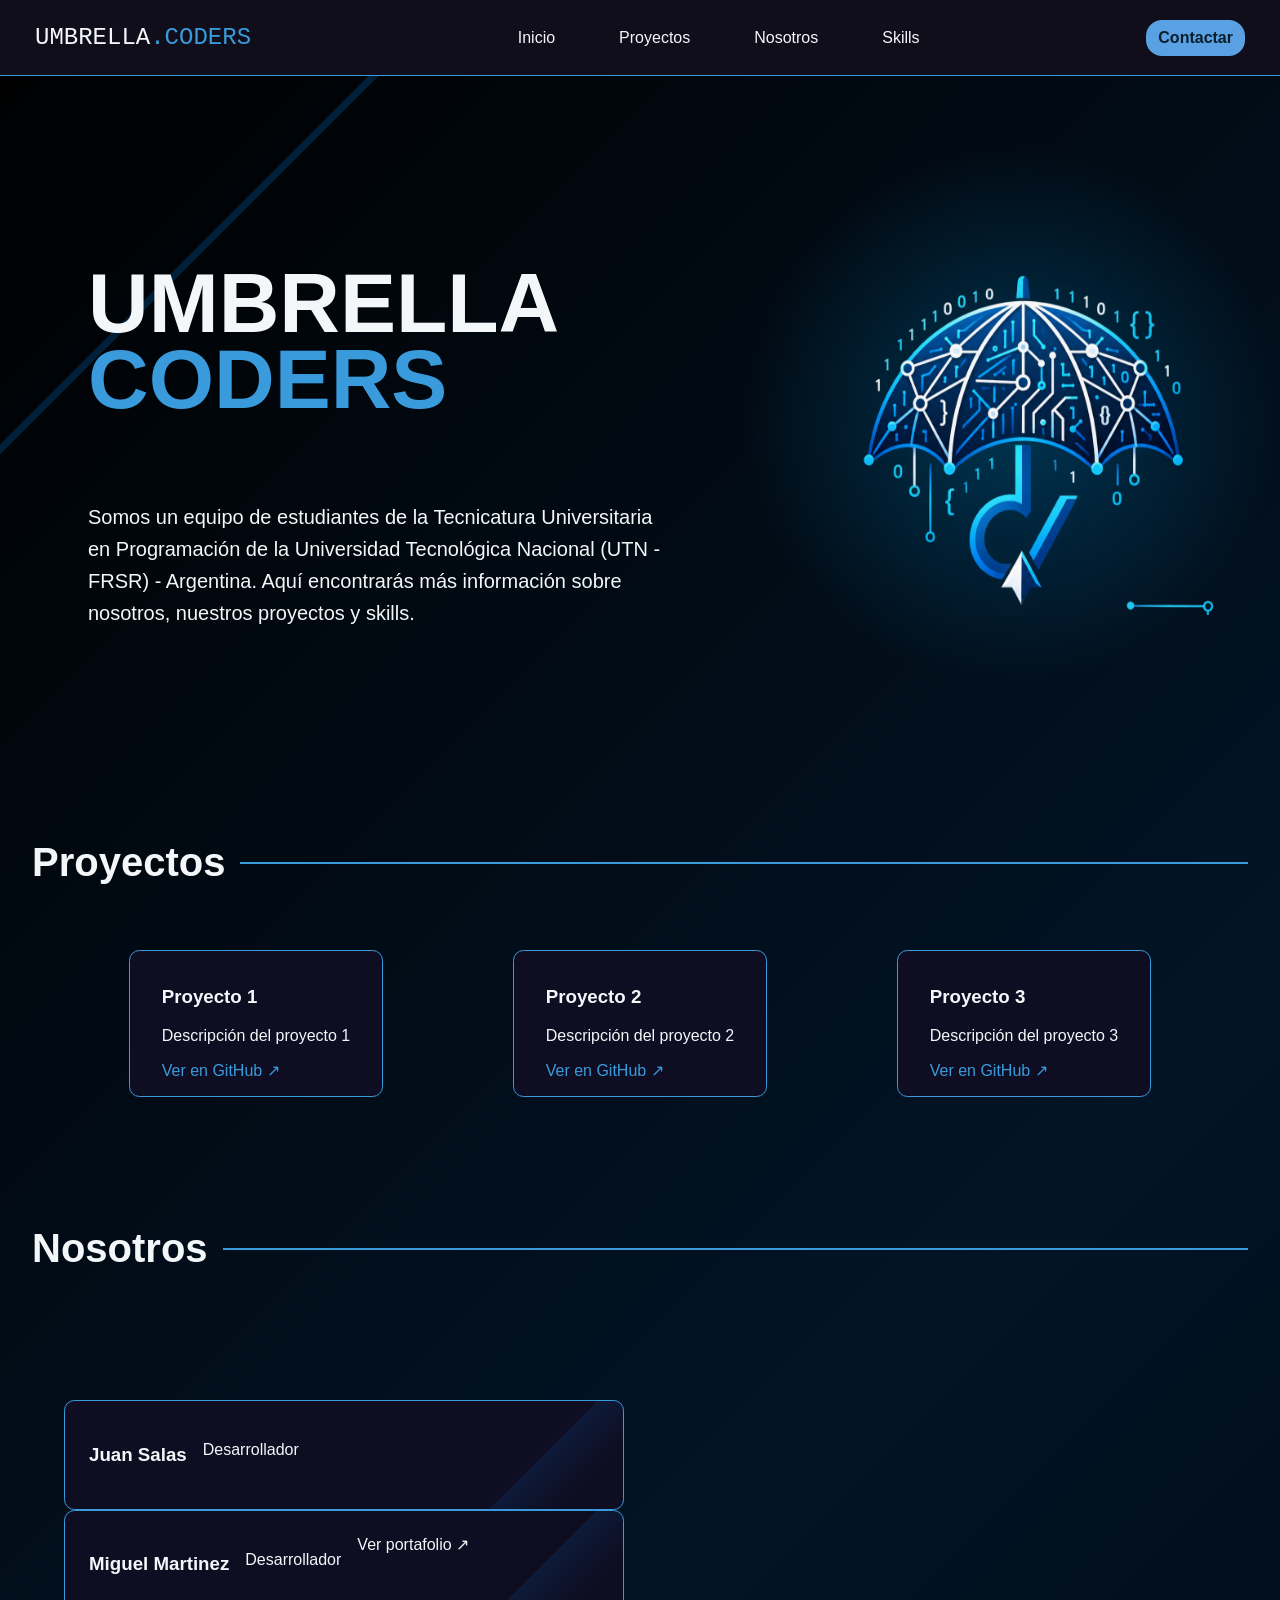
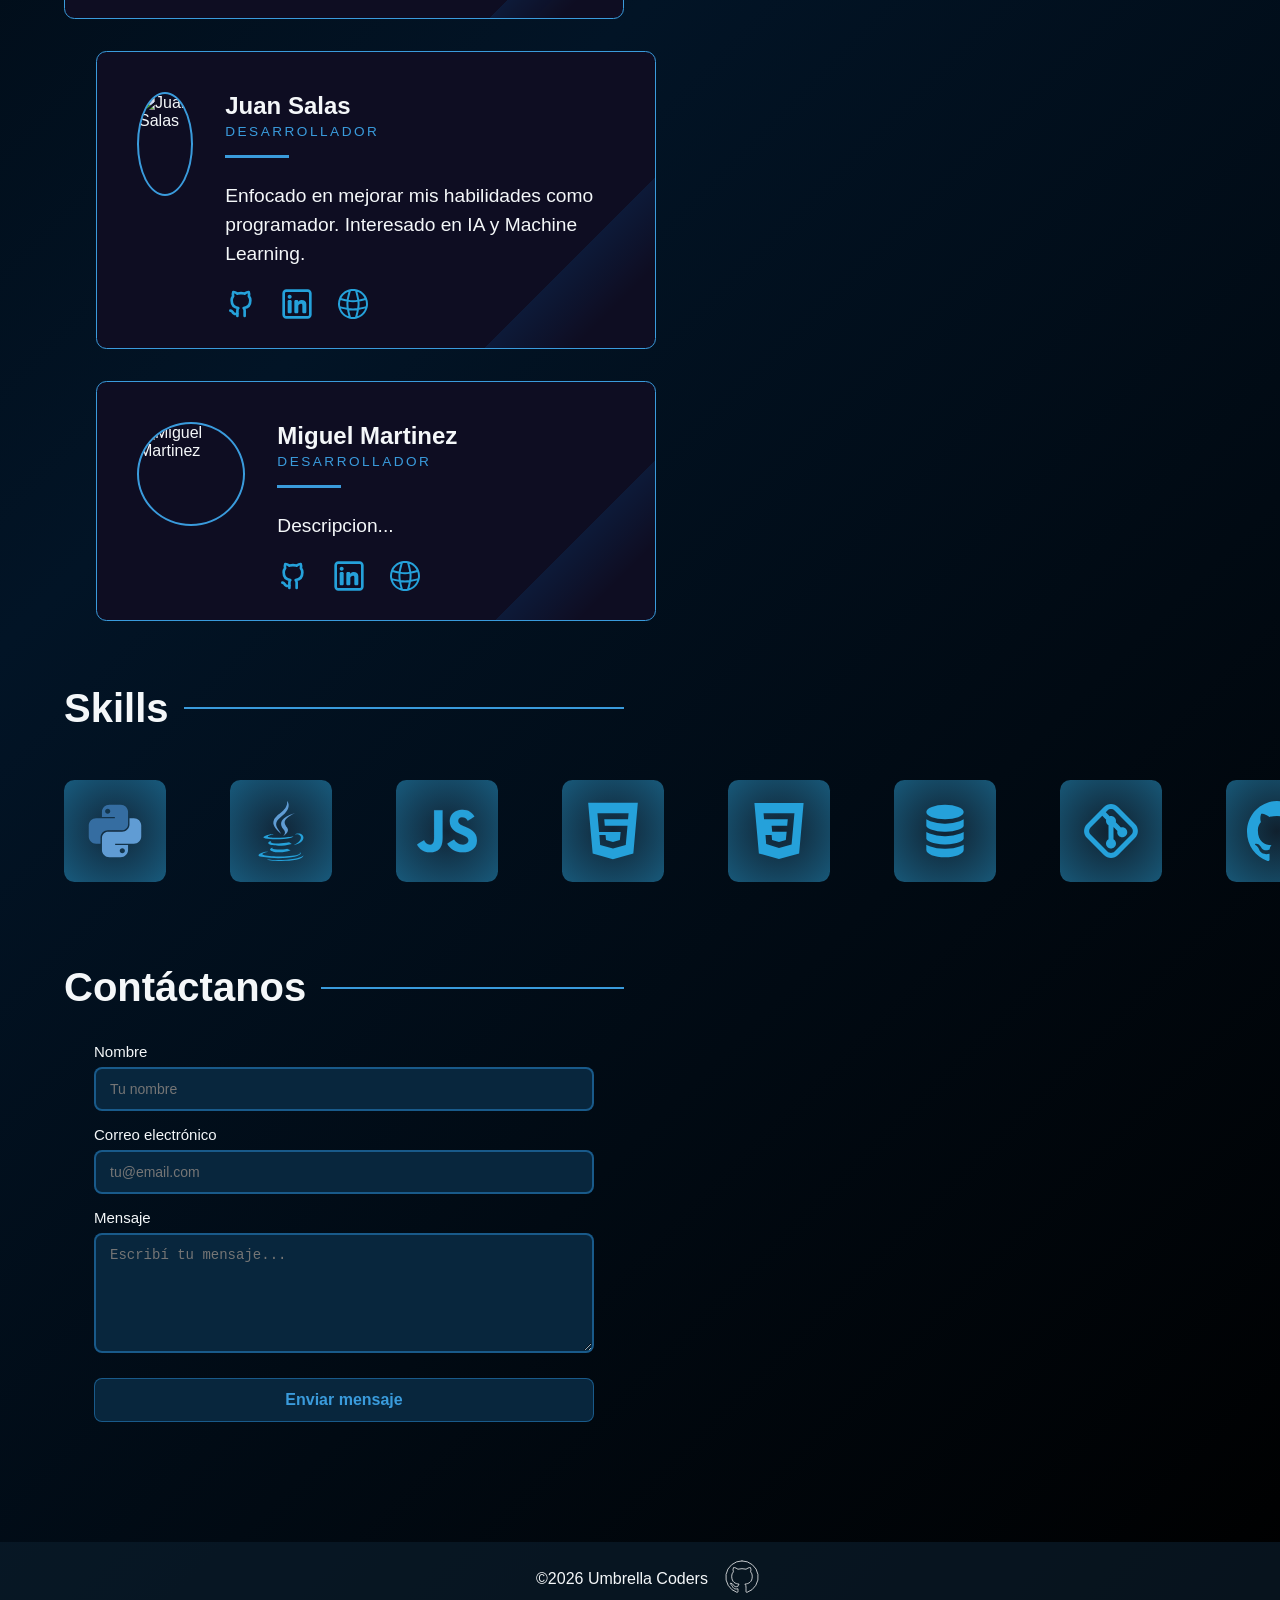
==== commit 6fb186f1: "Merge branch 'main' of https://github.com/CodeFire2026/Repo-UmbrellaCoders # Conflicts: #	Portafolio" ====
--- a/Portafolio-web/index.html
+++ b/Portafolio-web/index.html
@@ -13,6 +13,8 @@
     <link rel="stylesheet" href="./Css/proyectos.css">
     <link rel="stylesheet" href="./Css/integrantes.css">
     <link rel="stylesheet" href="./Css/skills.css">
+    <link rel="stylesheet" href="./Css/contacto.css">
+    <link rel="stylesheet" href="./Css/footer.css">
 </head>
 <body>
     <header>
@@ -37,17 +39,16 @@
                 Aquí encontrarás más información sobre nosotros,
                 nuestros proyectos y skills.</p>
             </article>
-            <img class="logo" src="./Assets/imagen2.png" alt="Logo del grupo Umbrella Coders">
+            <img class="logo" src="./Assets/imagen2.png" alt="Logo">
         </section>
     </header>
     <main>
         <section class="main-container">
             <section id="proyectos" class="proyectos">
-                <div class="encabezado-proyectos">
+                <div class="encabezado-main">
                     <h2>Proyectos</h2>
                     <div class="linea"></div>
                 </div>
-                
                 <div class="galeria-proyectos">
                     <article class="proyecto">
                         <h3>Proyecto 1</h3>
@@ -66,7 +67,7 @@
                     </article>
                 </div>
             </section>
-            <div class="encabezado-integrantes">
+            <div class="encabezado-main">
                 <h2>Nosotros</h2>
                 <div class="linea"></div>
             </div>
@@ -81,9 +82,146 @@
                                 <p>Desarrollador</p>
                                      <a class="link-portafolio" href="https://miguel-martinez-portafolio.netlify.app" target="_blank" rel="noopener">Ver portafolio ↗</a>
             </div>
+            <section id="nosotros" class="container-nosotros">
+                <div class="integrante">
+                    <img src="https://ui-avatars.com/api/?name=Juan+Salas&background=0e0d228&color=fff&bold=true" alt="Juan Salas"
+                        class="img-integrante">
+                    <div class="info-integrante">
+                        <h3>Juan Salas</h3>
+                        <p class="rol">DESARROLLADOR</p>
+                        <div class="linea-i"></div>
+                        <p class="descripcion">
+                            Enfocado en mejorar mis habilidades como programador. Interesado en IA y Machine Learning.
+                        </p>
+                        <div class="enlaces-integrante">
+                            <a href="https://github.com/JuaanSalas">
+                                <svg viewBox="0 0 24 24" fill="none" xmlns="http://www.w3.org/2000/svg">
+                                    <g id="SVGRepo_bgCarrier" stroke-width="0"></g>
+                                    <g id="SVGRepo_tracerCarrier" stroke-linecap="round" stroke-linejoin="round"></g>
+                                    <g id="SVGRepo_iconCarrier">
+                                        <path
+                                            d="M9.29183 21V18.4407L9.3255 16.6219C9.36595 16.0561 9.58639 15.5228 9.94907 15.11C9.95438 15.1039 9.95972 15.0979 9.9651 15.0919C9.9791 15.0763 9.96988 15.0511 9.94907 15.0485V15.0485C7.52554 14.746 5.0005 13.7227 5.0005 9.26749C4.9847 8.17021 5.3427 7.10648 6.00437 6.27215C6.02752 6.24297 6.05103 6.21406 6.07492 6.18545V6.18545C6.10601 6.1482 6.11618 6.09772 6.10194 6.05134C6.10107 6.04853 6.10021 6.04571 6.09935 6.04289C6.0832 5.9899 6.06804 5.93666 6.05388 5.88321C5.81065 4.96474 5.86295 3.98363 6.20527 3.09818C6.20779 3.09164 6.21034 3.08511 6.2129 3.07858C6.22568 3.04599 6.25251 3.02108 6.28698 3.01493V3.01493C6.50189 2.97661 7.37036 2.92534 9.03298 4.07346C9.08473 4.10919 9.13724 4.14609 9.19053 4.18418V4.18418C9.22901 4.21168 9.27794 4.22011 9.32344 4.20716C9.32487 4.20675 9.32631 4.20634 9.32774 4.20593C9.41699 4.18056 9.50648 4.15649 9.59617 4.1337C11.1766 3.73226 12.8234 3.73226 14.4038 4.1337C14.4889 4.1553 14.5737 4.17807 14.6584 4.20199C14.6602 4.20252 14.6621 4.20304 14.6639 4.20356C14.7174 4.21872 14.7749 4.20882 14.8202 4.17653V4.17653C14.8698 4.14114 14.9187 4.10679 14.967 4.07346C16.6257 2.92776 17.4894 2.9764 17.7053 3.01469V3.01469C17.7404 3.02092 17.7678 3.04628 17.781 3.07946C17.7827 3.08373 17.7843 3.08799 17.786 3.09226C18.1341 3.97811 18.1894 4.96214 17.946 5.88321C17.9315 5.93811 17.9159 5.9928 17.8993 6.04723V6.04723C17.8843 6.09618 17.8951 6.14942 17.9278 6.18875C17.9289 6.18998 17.9299 6.19121 17.9309 6.19245C17.9528 6.21877 17.9744 6.24534 17.9956 6.27215C18.6573 7.10648 19.0153 8.17021 18.9995 9.26749C18.9995 13.747 16.4565 14.7435 14.0214 15.015V15.015C14.0073 15.0165 14.001 15.0334 14.0105 15.0439C14.0141 15.0479 14.0178 15.0519 14.0214 15.0559C14.2671 15.3296 14.4577 15.6544 14.5811 16.0103C14.7101 16.3824 14.7626 16.7797 14.7351 17.1754V21"
+                                            stroke="#25a1da" stroke-width="2" stroke-linecap="round" stroke-linejoin="round"></path>
+                                        <path
+                                            d="M4 17C4.36915 17.0523 4.72159 17.1883 5.03065 17.3975C5.3397 17.6068 5.59726 17.8838 5.7838 18.2078C5.94231 18.4962 6.15601 18.7504 6.41264 18.9557C6.66927 19.161 6.96379 19.3135 7.27929 19.4043C7.59478 19.4952 7.92504 19.5226 8.25112 19.485C8.5772 19.4475 8.89268 19.3457 9.17946 19.1855"
+                                            stroke="#25a1da" stroke-width="2" stroke-linecap="round" stroke-linejoin="round"></path>
+                                    </g>
+                                </svg>
+                            </a>
+                            <a href="https://www.linkedin.com/in/juan-salas-3954a83ba/">
+                                <svg viewBox="0 0 24 24" fill="none" xmlns="http://www.w3.org/2000/svg">
+                                    <g id="SVGRepo_bgCarrier" stroke-width="0"></g>
+                                    <g id="SVGRepo_tracerCarrier" stroke-linecap="round" stroke-linejoin="round"></g>
+                                    <g id="SVGRepo_iconCarrier">
+                                        <path
+                                            d="M6.5 8C7.32843 8 8 7.32843 8 6.5C8 5.67157 7.32843 5 6.5 5C5.67157 5 5 5.67157 5 6.5C5 7.32843 5.67157 8 6.5 8Z"
+                                            fill="#25a1da"></path>
+                                        <path
+                                            d="M5 10C5 9.44772 5.44772 9 6 9H7C7.55228 9 8 9.44771 8 10V18C8 18.5523 7.55228 19 7 19H6C5.44772 19 5 18.5523 5 18V10Z"
+                                            fill="#25a1da"></path>
+                                        <path
+                                            d="M11 19H12C12.5523 19 13 18.5523 13 18V13.5C13 12 16 11 16 13V18.0004C16 18.5527 16.4477 19 17 19H18C18.5523 19 19 18.5523 19 18V12C19 10 17.5 9 15.5 9C13.5 9 13 10.5 13 10.5V10C13 9.44771 12.5523 9 12 9H11C10.4477 9 10 9.44772 10 10V18C10 18.5523 10.4477 19 11 19Z"
+                                            fill="#25a1da"></path>
+                                        <path fill-rule="evenodd" clip-rule="evenodd"
+                                            d="M20 1C21.6569 1 23 2.34315 23 4V20C23 21.6569 21.6569 23 20 23H4C2.34315 23 1 21.6569 1 20V4C1 2.34315 2.34315 1 4 1H20ZM20 3C20.5523 3 21 3.44772 21 4V20C21 20.5523 20.5523 21 20 21H4C3.44772 21 3 20.5523 3 20V4C3 3.44772 3.44772 3 4 3H20Z"
+                                            fill="#25a1da"></path>
+                                    </g>
+                                </svg>
+                            </a>
+                            <a href="https://portfolioweb-basico.netlify.app/">
+                                <svg viewBox="0 0 24 24" fill="none" xmlns="http://www.w3.org/2000/svg">
+                                    <g id="SVGRepo_bgCarrier" stroke-width="0"></g>
+                                    <g id="SVGRepo_tracerCarrier" stroke-linecap="round" stroke-linejoin="round"></g>
+                                    <g id="SVGRepo_iconCarrier">
+                                        <g id="style=linear" clip-path="url(#clip0_1_1825)">
+                                            <g id="web">
+                                                <path id="vector"
+                                                    d="M7.8 12L7.05 12L7.8 12ZM16.2 12H16.95H16.2ZM12 16.2V16.95V16.2ZM14.1729 22.2749L14.3273 23.0088L14.1729 22.2749ZM9.82712 22.2749L9.67269 23.0088L9.82712 22.2749ZM2.27554 8.03225L1.58122 7.74867H1.58122L2.27554 8.03225ZM1.7251 14.1729L0.991173 14.3273L1.7251 14.1729ZM9.82712 1.7251L9.67269 0.991173L9.82712 1.7251ZM14.1729 1.7251L14.3273 0.991174L14.1729 1.7251ZM21.6399 8.07014L21.8576 8.78785L21.6399 8.07014ZM2.35887 8.06976L2.14116 8.78747L2.35887 8.06976ZM21.0312 8.3185C21.4944 9.45344 21.75 10.6959 21.75 12H23.25C23.25 10.4983 22.9553 9.06352 22.42 7.75174L21.0312 8.3185ZM21.75 12C21.75 12.6927 21.6779 13.3678 21.541 14.0184L23.0088 14.3273C23.167 13.5757 23.25 12.7972 23.25 12H21.75ZM21.541 14.0184C20.7489 17.7827 17.7828 20.7489 14.0184 21.541L14.3273 23.0088C18.6735 22.0943 22.0943 18.6735 23.0088 14.3273L21.541 14.0184ZM14.0184 21.541C13.3678 21.6779 12.6927 21.75 12 21.75V23.25C12.7972 23.25 13.5757 23.167 14.3273 23.0088L14.0184 21.541ZM12 21.75C11.3072 21.75 10.6322 21.6779 9.98156 21.541L9.67269 23.0088C10.4242 23.167 11.2028 23.25 12 23.25V21.75ZM2.25 12C2.25 10.6949 2.50601 9.45149 2.96986 8.31584L1.58122 7.74867C1.0451 9.06127 0.75 10.4971 0.75 12H2.25ZM9.98156 21.541C6.21724 20.7489 3.25112 17.7827 2.45903 14.0184L0.991173 14.3273C1.90571 18.6735 5.32647 22.0943 9.67269 23.0088L9.98156 21.541ZM2.45903 14.0184C2.32213 13.3678 2.25 12.6927 2.25 12H0.75C0.75 12.7972 0.83303 13.5757 0.991173 14.3273L2.45903 14.0184ZM2.96986 8.31584C4.17707 5.36016 6.79381 3.1298 9.98155 2.45903L9.67269 0.991173C5.99032 1.76602 2.97369 4.33941 1.58122 7.74867L2.96986 8.31584ZM9.98155 2.45903C10.6322 2.32213 11.3072 2.25 12 2.25V0.75C11.2028 0.75 10.4242 0.83303 9.67269 0.991173L9.98155 2.45903ZM12 2.25C12.6927 2.25 13.3678 2.32213 14.0184 2.45903L14.3273 0.991174C13.5757 0.833031 12.7972 0.75 12 0.75V2.25ZM14.0184 2.45903C17.2071 3.13 19.8245 5.3615 21.0312 8.3185L22.42 7.75174C21.0281 4.34096 18.0108 1.76625 14.3273 0.991174L14.0184 2.45903ZM13.4584 1.95309C13.7482 2.8614 14.8215 6.35621 15.2615 9.5682L16.7476 9.36461C16.289 6.01664 15.1813 2.41835 14.8874 1.49712L13.4584 1.95309ZM15.2615 9.5682C15.3795 10.4292 15.45 11.2568 15.45 12L16.95 12C16.95 11.1681 16.8715 10.269 16.7476 9.36461L15.2615 9.5682ZM21.4222 7.35242C20.2692 7.70212 18.1033 8.3164 15.8685 8.72886L16.1407 10.204C18.4546 9.7769 20.6809 9.14473 21.8576 8.78785L21.4222 7.35242ZM15.8685 8.72886C14.5129 8.97904 13.1579 9.15 12 9.15L12 10.65C13.2874 10.65 14.743 10.4619 16.1407 10.204L15.8685 8.72886ZM15.45 12C15.45 13.1009 15.2954 14.3808 15.0647 15.671L16.5413 15.935C16.7797 14.6019 16.95 13.2252 16.95 12L15.45 12ZM15.0647 15.671C14.5591 18.4992 13.7097 21.2593 13.4584 22.0469L14.8874 22.5029C15.145 21.6956 16.0181 18.8613 16.5413 15.935L15.0647 15.671ZM22.0469 13.4584C21.2593 13.7097 18.4992 14.5591 15.671 15.0647L15.935 16.5413C18.8613 16.0181 21.6956 15.145 22.5029 14.8874L22.0469 13.4584ZM15.671 15.0647C14.3808 15.2954 13.1009 15.45 12 15.45L12 16.95C13.2252 16.95 14.6019 16.7797 15.935 16.5413L15.671 15.0647ZM12 15.45C10.8991 15.45 9.61923 15.2954 8.32897 15.0647L8.06496 16.5413C9.39807 16.7797 10.7748 16.95 12 16.95L12 15.45ZM8.32897 15.0647C5.50076 14.5591 2.74066 13.7097 1.95309 13.4584L1.49712 14.8874C2.30437 15.145 5.13873 16.0181 8.06496 16.5413L8.32897 15.0647ZM7.05 12C7.05 13.2252 7.22032 14.6019 7.45867 15.935L8.93526 15.671C8.70456 14.3808 8.55 13.1009 8.55 12L7.05 12ZM7.45867 15.935C7.98188 18.8613 8.85504 21.6956 9.11261 22.5029L10.5416 22.0469C10.2903 21.2593 9.44094 18.4992 8.93526 15.671L7.45867 15.935ZM9.11261 1.49712C8.81867 2.41835 7.711 6.01664 7.25235 9.36461L8.73846 9.5682C9.17849 6.35621 10.2518 2.8614 10.5416 1.95309L9.11261 1.49712ZM7.25235 9.36461C7.12846 10.269 7.05 11.1681 7.05 12L8.55 12C8.55 11.2568 8.62052 10.4292 8.73846 9.5682L7.25235 9.36461ZM12 9.15C10.8421 9.15 9.4871 8.97904 8.13152 8.72886L7.85929 10.204C9.25697 10.4619 10.7126 10.65 12 10.65L12 9.15ZM8.13152 8.72886C5.89586 8.31625 3.72921 7.70168 2.57657 7.35205L2.14116 8.78747C3.3175 9.14428 5.54457 9.77675 7.85929 10.204L8.13152 8.72886ZM21.38 7.3695C21.3919 7.3633 21.4065 7.35719 21.4222 7.35242L21.8576 8.78785C21.933 8.76498 22.0039 8.73569 22.0712 8.70074L21.38 7.3695ZM1.88425 8.67209C1.96322 8.72038 2.04888 8.75948 2.14116 8.78747L2.57657 7.35205C2.60983 7.36214 2.64048 7.3763 2.66683 7.39242L1.88425 8.67209Z"
+                                                    fill="#25a1da"></path>
+                                            </g>
+                                        </g>
+                                        <defs>
+                                            <clipPath id="clip0_1_1825">
+                                                <rect width="2.5rem" height="2.5rem" fill="white"></rect>
+                                            </clipPath>
+                                        </defs>
+                                    </g>
+                                </svg>
+                            </a>
+                        </div>
+                    </div>
+                </div>
+                <div class="integrante">
+                        <img src="https://ui-avatars.com/api/?name=Miguel+Martinez&background=0e0d228&color=fff&bold=true" alt="Miguel Martinez"
+                            class="img-integrante">
+                        <div class="info-integrante">
+                            <h3>Miguel Martinez</h3>
+                            <p class="rol">DESARROLLADOR</p>
+                            <div class="linea-i"></div>
+                            <p class="descripcion">
+                                Descripcion...
+                            </p>
+                            <div class="enlaces-integrante">
+                                <a href=""> <!-- Link de tu perfil (Github)-->
+                                    <svg viewBox="0 0 24 24" fill="none" xmlns="http://www.w3.org/2000/svg">
+                                        <g id="SVGRepo_bgCarrier" stroke-width="0"></g>
+                                        <g id="SVGRepo_tracerCarrier" stroke-linecap="round" stroke-linejoin="round"></g>
+                                        <g id="SVGRepo_iconCarrier">
+                                            <path
+                                                d="M9.29183 21V18.4407L9.3255 16.6219C9.36595 16.0561 9.58639 15.5228 9.94907 15.11C9.95438 15.1039 9.95972 15.0979 9.9651 15.0919C9.9791 15.0763 9.96988 15.0511 9.94907 15.0485V15.0485C7.52554 14.746 5.0005 13.7227 5.0005 9.26749C4.9847 8.17021 5.3427 7.10648 6.00437 6.27215C6.02752 6.24297 6.05103 6.21406 6.07492 6.18545V6.18545C6.10601 6.1482 6.11618 6.09772 6.10194 6.05134C6.10107 6.04853 6.10021 6.04571 6.09935 6.04289C6.0832 5.9899 6.06804 5.93666 6.05388 5.88321C5.81065 4.96474 5.86295 3.98363 6.20527 3.09818C6.20779 3.09164 6.21034 3.08511 6.2129 3.07858C6.22568 3.04599 6.25251 3.02108 6.28698 3.01493V3.01493C6.50189 2.97661 7.37036 2.92534 9.03298 4.07346C9.08473 4.10919 9.13724 4.14609 9.19053 4.18418V4.18418C9.22901 4.21168 9.27794 4.22011 9.32344 4.20716C9.32487 4.20675 9.32631 4.20634 9.32774 4.20593C9.41699 4.18056 9.50648 4.15649 9.59617 4.1337C11.1766 3.73226 12.8234 3.73226 14.4038 4.1337C14.4889 4.1553 14.5737 4.17807 14.6584 4.20199C14.6602 4.20252 14.6621 4.20304 14.6639 4.20356C14.7174 4.21872 14.7749 4.20882 14.8202 4.17653V4.17653C14.8698 4.14114 14.9187 4.10679 14.967 4.07346C16.6257 2.92776 17.4894 2.9764 17.7053 3.01469V3.01469C17.7404 3.02092 17.7678 3.04628 17.781 3.07946C17.7827 3.08373 17.7843 3.08799 17.786 3.09226C18.1341 3.97811 18.1894 4.96214 17.946 5.88321C17.9315 5.93811 17.9159 5.9928 17.8993 6.04723V6.04723C17.8843 6.09618 17.8951 6.14942 17.9278 6.18875C17.9289 6.18998 17.9299 6.19121 17.9309 6.19245C17.9528 6.21877 17.9744 6.24534 17.9956 6.27215C18.6573 7.10648 19.0153 8.17021 18.9995 9.26749C18.9995 13.747 16.4565 14.7435 14.0214 15.015V15.015C14.0073 15.0165 14.001 15.0334 14.0105 15.0439C14.0141 15.0479 14.0178 15.0519 14.0214 15.0559C14.2671 15.3296 14.4577 15.6544 14.5811 16.0103C14.7101 16.3824 14.7626 16.7797 14.7351 17.1754V21"
+                                                stroke="#25a1da" stroke-width="2" stroke-linecap="round" stroke-linejoin="round"></path>
+                                            <path
+                                                d="M4 17C4.36915 17.0523 4.72159 17.1883 5.03065 17.3975C5.3397 17.6068 5.59726 17.8838 5.7838 18.2078C5.94231 18.4962 6.15601 18.7504 6.41264 18.9557C6.66927 19.161 6.96379 19.3135 7.27929 19.4043C7.59478 19.4952 7.92504 19.5226 8.25112 19.485C8.5772 19.4475 8.89268 19.3457 9.17946 19.1855"
+                                                stroke="#25a1da" stroke-width="2" stroke-linecap="round" stroke-linejoin="round"></path>
+                                        </g>
+                                    </svg>
+                                </a>
+                                <a href=""> <!-- Link de tu perfil (LinkedIn)-->
+                                    <svg viewBox="0 0 24 24" fill="none" xmlns="http://www.w3.org/2000/svg">
+                                        <g id="SVGRepo_bgCarrier" stroke-width="0"></g>
+                                        <g id="SVGRepo_tracerCarrier" stroke-linecap="round" stroke-linejoin="round"></g>
+                                        <g id="SVGRepo_iconCarrier">
+                                            <path
+                                                d="M6.5 8C7.32843 8 8 7.32843 8 6.5C8 5.67157 7.32843 5 6.5 5C5.67157 5 5 5.67157 5 6.5C5 7.32843 5.67157 8 6.5 8Z"
+                                                fill="#25a1da"></path>
+                                            <path
+                                                d="M5 10C5 9.44772 5.44772 9 6 9H7C7.55228 9 8 9.44771 8 10V18C8 18.5523 7.55228 19 7 19H6C5.44772 19 5 18.5523 5 18V10Z"
+                                                fill="#25a1da"></path>
+                                            <path
+                                                d="M11 19H12C12.5523 19 13 18.5523 13 18V13.5C13 12 16 11 16 13V18.0004C16 18.5527 16.4477 19 17 19H18C18.5523 19 19 18.5523 19 18V12C19 10 17.5 9 15.5 9C13.5 9 13 10.5 13 10.5V10C13 9.44771 12.5523 9 12 9H11C10.4477 9 10 9.44772 10 10V18C10 18.5523 10.4477 19 11 19Z"
+                                                fill="#25a1da"></path>
+                                            <path fill-rule="evenodd" clip-rule="evenodd"
+                                                d="M20 1C21.6569 1 23 2.34315 23 4V20C23 21.6569 21.6569 23 20 23H4C2.34315 23 1 21.6569 1 20V4C1 2.34315 2.34315 1 4 1H20ZM20 3C20.5523 3 21 3.44772 21 4V20C21 20.5523 20.5523 21 20 21H4C3.44772 21 3 20.5523 3 20V4C3 3.44772 3.44772 3 4 3H20Z"
+                                                fill="#25a1da"></path>
+                                        </g>
+                                    </svg>
+                                </a>
+                                <a href=""> <!-- Link de tu portafolio web--> 
+                                    <svg viewBox="0 0 24 24" fill="none" xmlns="http://www.w3.org/2000/svg">
+                                        <g id="SVGRepo_bgCarrier" stroke-width="0"></g>
+                                        <g id="SVGRepo_tracerCarrier" stroke-linecap="round" stroke-linejoin="round"></g>
+                                        <g id="SVGRepo_iconCarrier">
+                                            <g id="style=linear" clip-path="url(#clip0_1_1825)">
+                                                <g id="web">
+                                                    <path id="vector"
+                                                        d="M7.8 12L7.05 12L7.8 12ZM16.2 12H16.95H16.2ZM12 16.2V16.95V16.2ZM14.1729 22.2749L14.3273 23.0088L14.1729 22.2749ZM9.82712 22.2749L9.67269 23.0088L9.82712 22.2749ZM2.27554 8.03225L1.58122 7.74867H1.58122L2.27554 8.03225ZM1.7251 14.1729L0.991173 14.3273L1.7251 14.1729ZM9.82712 1.7251L9.67269 0.991173L9.82712 1.7251ZM14.1729 1.7251L14.3273 0.991174L14.1729 1.7251ZM21.6399 8.07014L21.8576 8.78785L21.6399 8.07014ZM2.35887 8.06976L2.14116 8.78747L2.35887 8.06976ZM21.0312 8.3185C21.4944 9.45344 21.75 10.6959 21.75 12H23.25C23.25 10.4983 22.9553 9.06352 22.42 7.75174L21.0312 8.3185ZM21.75 12C21.75 12.6927 21.6779 13.3678 21.541 14.0184L23.0088 14.3273C23.167 13.5757 23.25 12.7972 23.25 12H21.75ZM21.541 14.0184C20.7489 17.7827 17.7828 20.7489 14.0184 21.541L14.3273 23.0088C18.6735 22.0943 22.0943 18.6735 23.0088 14.3273L21.541 14.0184ZM14.0184 21.541C13.3678 21.6779 12.6927 21.75 12 21.75V23.25C12.7972 23.25 13.5757 23.167 14.3273 23.0088L14.0184 21.541ZM12 21.75C11.3072 21.75 10.6322 21.6779 9.98156 21.541L9.67269 23.0088C10.4242 23.167 11.2028 23.25 12 23.25V21.75ZM2.25 12C2.25 10.6949 2.50601 9.45149 2.96986 8.31584L1.58122 7.74867C1.0451 9.06127 0.75 10.4971 0.75 12H2.25ZM9.98156 21.541C6.21724 20.7489 3.25112 17.7827 2.45903 14.0184L0.991173 14.3273C1.90571 18.6735 5.32647 22.0943 9.67269 23.0088L9.98156 21.541ZM2.45903 14.0184C2.32213 13.3678 2.25 12.6927 2.25 12H0.75C0.75 12.7972 0.83303 13.5757 0.991173 14.3273L2.45903 14.0184ZM2.96986 8.31584C4.17707 5.36016 6.79381 3.1298 9.98155 2.45903L9.67269 0.991173C5.99032 1.76602 2.97369 4.33941 1.58122 7.74867L2.96986 8.31584ZM9.98155 2.45903C10.6322 2.32213 11.3072 2.25 12 2.25V0.75C11.2028 0.75 10.4242 0.83303 9.67269 0.991173L9.98155 2.45903ZM12 2.25C12.6927 2.25 13.3678 2.32213 14.0184 2.45903L14.3273 0.991174C13.5757 0.833031 12.7972 0.75 12 0.75V2.25ZM14.0184 2.45903C17.2071 3.13 19.8245 5.3615 21.0312 8.3185L22.42 7.75174C21.0281 4.34096 18.0108 1.76625 14.3273 0.991174L14.0184 2.45903ZM13.4584 1.95309C13.7482 2.8614 14.8215 6.35621 15.2615 9.5682L16.7476 9.36461C16.289 6.01664 15.1813 2.41835 14.8874 1.49712L13.4584 1.95309ZM15.2615 9.5682C15.3795 10.4292 15.45 11.2568 15.45 12L16.95 12C16.95 11.1681 16.8715 10.269 16.7476 9.36461L15.2615 9.5682ZM21.4222 7.35242C20.2692 7.70212 18.1033 8.3164 15.8685 8.72886L16.1407 10.204C18.4546 9.7769 20.6809 9.14473 21.8576 8.78785L21.4222 7.35242ZM15.8685 8.72886C14.5129 8.97904 13.1579 9.15 12 9.15L12 10.65C13.2874 10.65 14.743 10.4619 16.1407 10.204L15.8685 8.72886ZM15.45 12C15.45 13.1009 15.2954 14.3808 15.0647 15.671L16.5413 15.935C16.7797 14.6019 16.95 13.2252 16.95 12L15.45 12ZM15.0647 15.671C14.5591 18.4992 13.7097 21.2593 13.4584 22.0469L14.8874 22.5029C15.145 21.6956 16.0181 18.8613 16.5413 15.935L15.0647 15.671ZM22.0469 13.4584C21.2593 13.7097 18.4992 14.5591 15.671 15.0647L15.935 16.5413C18.8613 16.0181 21.6956 15.145 22.5029 14.8874L22.0469 13.4584ZM15.671 15.0647C14.3808 15.2954 13.1009 15.45 12 15.45L12 16.95C13.2252 16.95 14.6019 16.7797 15.935 16.5413L15.671 15.0647ZM12 15.45C10.8991 15.45 9.61923 15.2954 8.32897 15.0647L8.06496 16.5413C9.39807 16.7797 10.7748 16.95 12 16.95L12 15.45ZM8.32897 15.0647C5.50076 14.5591 2.74066 13.7097 1.95309 13.4584L1.49712 14.8874C2.30437 15.145 5.13873 16.0181 8.06496 16.5413L8.32897 15.0647ZM7.05 12C7.05 13.2252 7.22032 14.6019 7.45867 15.935L8.93526 15.671C8.70456 14.3808 8.55 13.1009 8.55 12L7.05 12ZM7.45867 15.935C7.98188 18.8613 8.85504 21.6956 9.11261 22.5029L10.5416 22.0469C10.2903 21.2593 9.44094 18.4992 8.93526 15.671L7.45867 15.935ZM9.11261 1.49712C8.81867 2.41835 7.711 6.01664 7.25235 9.36461L8.73846 9.5682C9.17849 6.35621 10.2518 2.8614 10.5416 1.95309L9.11261 1.49712ZM7.25235 9.36461C7.12846 10.269 7.05 11.1681 7.05 12L8.55 12C8.55 11.2568 8.62052 10.4292 8.73846 9.5682L7.25235 9.36461ZM12 9.15C10.8421 9.15 9.4871 8.97904 8.13152 8.72886L7.85929 10.204C9.25697 10.4619 10.7126 10.65 12 10.65L12 9.15ZM8.13152 8.72886C5.89586 8.31625 3.72921 7.70168 2.57657 7.35205L2.14116 8.78747C3.3175 9.14428 5.54457 9.77675 7.85929 10.204L8.13152 8.72886ZM21.38 7.3695C21.3919 7.3633 21.4065 7.35719 21.4222 7.35242L21.8576 8.78785C21.933 8.76498 22.0039 8.73569 22.0712 8.70074L21.38 7.3695ZM1.88425 8.67209C1.96322 8.72038 2.04888 8.75948 2.14116 8.78747L2.57657 7.35205C2.60983 7.36214 2.64048 7.3763 2.66683 7.39242L1.88425 8.67209Z"
+                                                        fill="#25a1da"></path>
+                                                </g>
+                                            </g>
+                                            <defs>
+                                                <clipPath id="clip0_1_1825">
+                                                    <rect width="2.5rem" height="2.5rem" fill="white"></rect>
+                                                </clipPath>
+                                            </defs>
+                                        </g>
+                                    </svg>
+                                </a>
+                            </div>
+                        </div>
+                </div>
             </section>
             <section id="skills" class="skills">
-                    <div class="encabezado-skills">
+                    <div class="encabezado-main">
                         <h2>Skills</h2>
                         <div class="linea"></div>
                     </div>
@@ -228,7 +366,54 @@
                         </div>
                     </div>
             </section>
+            <section class="contacto" id="contacto">
+                <div class="encabezado-main">
+                    <h2>Contáctanos</h2>
+                    <div class="linea"></div>
+                </div>
+                <div class="container-contacto">
+                    <form action="https://formspree.io/f/xeaoovby" method="POST">
+                        <label for="nombre">Nombre</label>
+                        <input type="text" id="nombre" name="nombre" placeholder="Tu nombre" required>
+                        <label for="email">Correo electrónico</label>
+                        <input type="email" id="email" name="email" placeholder="tu@email.com" required>
+                        <label for="mensaje">Mensaje</label>
+                        <textarea id="mensaje" name="message" placeholder="Escribí tu mensaje..." required></textarea>
+                        <button type="submit">Enviar mensaje</button>
+                    </form>
+                </div>
+            </section>
         </section>
     </main>
+    <footer class="footer">
+        <div class="container-footer">
+            <div class="footer-info"></div>
+                <p>&copy;2026 Umbrella Coders</p>
+            <div class="footer-social">
+                <a href="">
+                    <svg viewBox="0 0 48 48" id="Layer_2" data-name="Layer 2" xmlns="http://www.w3.org/2000/svg" fill="#000">
+                        <g id="SVGRepo_bgCarrier" stroke-width="0"></g>
+                        <g id="SVGRepo_tracerCarrier" stroke-linecap="round" stroke-linejoin="round"></g>
+                        <g id="SVGRepo_iconCarrier">
+                            <defs>
+                                <style>
+                                    .cls-1 {
+                                        fill: none;
+                                        stroke: white;
+                                        stroke-linecap: round;
+                                        stroke-linejoin: round;
+                                        fill-rule: evenodd;
+                                    }
+                                </style>
+                            </defs>
+                            <path class="cls-1"
+                                d="M24,2.5a21.5,21.5,0,0,0-6.8,41.9c1.08.2,1.47-.46,1.47-1s0-1.86,0-3.65c-6,1.3-7.24-2.88-7.24-2.88A5.7,5.7,0,0,0,9,33.68c-1.95-1.33.15-1.31.15-1.31a4.52,4.52,0,0,1,3.29,2.22c1.92,3.29,5,2.34,6.26,1.79a4.61,4.61,0,0,1,1.37-2.88c-4.78-.54-9.8-2.38-9.8-10.62a8.29,8.29,0,0,1,2.22-5.77,7.68,7.68,0,0,1,.21-5.69s1.8-.58,5.91,2.2a20.46,20.46,0,0,1,10.76,0c4.11-2.78,5.91-2.2,5.91-2.2a7.74,7.74,0,0,1,.21,5.69,8.28,8.28,0,0,1,2.21,5.77c0,8.26-5,10.07-9.81,10.61a5.12,5.12,0,0,1,1.46,4c0,2.87,0,5.19,0,5.9s.39,1.24,1.48,1A21.5,21.5,0,0,0,24,2.5">
+                            </path>
+                        </g>
+                    </svg>
+                </a>
+            </div>
+        </div>
+    </footer>
 </body>
 </html>
--- a/Portafolio-web/Css/style.css
+++ b/Portafolio-web/Css/style.css
@@ -95,7 +95,7 @@
     display: flex;/*Aplicar flex*/
     flex-direction: column;/*Dirección de los elementos*/
     gap: 4rem;/*Espacio entre secciones*/
-    margin-top: 2rem;/*Margen superior*/
+    margin-top: 2rem;/*Espacio*/
     padding: 0 2rem;/*Espacio interno*/
 }
 /*Encabezado pra cada seccion del main*/
@@ -148,56 +148,8 @@
         width: 17rem; /*Tamaño de la imagen*/
         height: 12rem;
     }
-    .encabezado-main h2 {
-        font-size: 1.8rem;
-        /*Tamalo del titulo de la secciones dentro del main*/
-    }
     /*Seccion de proyectos*/
-    .galeria-proyectos {
-        flex-wrap: wrap;
-        gap: 3rem;
-    }
-    .proyecto {
-        font-size: 01rem;
-    }
-    /*Seccion de integrantes*/
-    .main-container .container-nosotros {
-        grid-template-columns: repeat(auto-fill, 31rem);
-    }
-    .integrante .img-integrante {
-        width: 5rem;
-        height: 5rem;
-    }
-    .integrante .info-integrante .rol {
-        font-size: 13px;
-    }
-    .integrante .info-integrante h3 {
-        font-size: 1.5rem;
-    }
-    .integrante .descripcion {
-        font-size: 1rem;
-    }
-    .integrante .integrante-social {
-        gap: 1rem;
-    }
-    .integrante .integrante-social svg {
-        width: 1.75rem;
-        height: 1.75rem;
-    }
-    /*Seccion de skills*/
-    .container-skills {
-        flex-wrap: wrap;
-    }
-    .container-skills .skill {
-        width: 50px;
-        height: 50px;
-    }
-    .container-skills .skill svg {
-        width: 40px;
-        height: 40px;
-    }
-    /*Seccion contacto*/
-    .main-container .container-contacto {
-        max-width: 400px;
+    .proyectos h2 {
+        font-size: 2.25rem;
     }
 }
--- a/Portafolio-web/Css/integrantes.css
+++ b/Portafolio-web/Css/integrantes.css
@@ -51,16 +51,16 @@
     font-size: 1.2rem; /*Tamaño de la letra*/
     line-height: 1.5;/*Espacio entre cada linea*/
 }
-.integrante-social {
+.enlaces-integrante {
     display: flex;
     gap: 1.5rem; /*Distancia entre links*/
 }
-.integrante-social svg {
+.enlaces-integrante svg {
     /*Tamaño de los iconos*/
     width: 2rem;
     height: 2rem;
     transition: transform 0.3s ease;
 }
-.integrante-social svg:hover {
+.enlaces-integrante svg:hover {
     transform: scale(1.2);
 }
--- a/Portafolio-web/Css/contacto.css
+++ b/Portafolio-web/Css/contacto.css
@@ -0,0 +1,52 @@
+
+.container-contacto {
+    max-width: 500px;
+    margin: 0 auto;
+}
+/*formulario */
+.container-contacto form {
+    display: flex;
+    flex-direction: column;
+    gap: 15px;
+}
+/* Estilo de los textos de los label */
+.container-contacto label {
+    font-size: 15px;
+    margin-bottom: -8px; /*Se juntan mas*/
+}
+/* Estilo para los inputs y el textarea */
+.container-contacto input,
+.container-contacto textarea {
+    width: 100%;
+    padding: 12px 14px;
+    background-color: var(--azul-oscuro2);
+    border: 2px solid var(--azul-oscuro);
+    border-radius: 8px;
+    font-size: 14px;
+    box-sizing: border-box;
+    color: white;
+}
+/* Desactivar el cambio de tamaño libre del textarea */
+.container-contacto textarea {
+    resize: vertical;
+    min-height: 120px;
+}
+/* Botón de envío */
+.container-contacto button {
+    padding: 12px;
+    background-color: var(--azul-oscuro2);
+    color: var(--azul-claro);
+    border: 1px solid var(--azul-oscuro);
+    border-radius: 8px;
+    font-size: 1rem;
+    font-weight: bold;
+    cursor: pointer;
+    transition: background-color 0.3s ease, transform 0.1s ease;
+    margin-top: 10px;
+    margin-bottom: 1.5rem;
+}
+.container-contacto button:hover {
+    border: 1px solid #1b252c; /*El borde se vuelve del mismo color al fondo al hacer hover*/
+    color: #5fb1d1; /*Ligeramente mas claro*/
+    background-color: #1b252c; /*Fondo*/
+}
--- a/Portafolio-web/Css/footer.css
+++ b/Portafolio-web/Css/footer.css
@@ -0,0 +1,27 @@
+.footer {
+    margin-top: 4rem; /*Margen superior*/
+    padding: 0.75rem 0;
+    background-color: #0b1e2da8;
+}
+.container-footer {
+    display: flex;
+    justify-content: center; /*Coloca el contenido en el centro del footer*/
+    align-items: center; /*Alinea los elementos*/
+    gap: 1rem;
+}
+.footer-social {
+    display: flex;
+}
+.footer-social a {
+    border-radius: 50%; /*Icono circular*/
+    transition: transform 0.6s ease; /*¨}Para animacion en el hover*/
+}
+
+.footer-social a:hover {
+    transform: rotate(360deg); /*El icono gira una vuelta completa*/
+}
+
+.footer-social svg {
+    width: 36px; /*Tamaño del icono*/
+    height: 36px;
+}
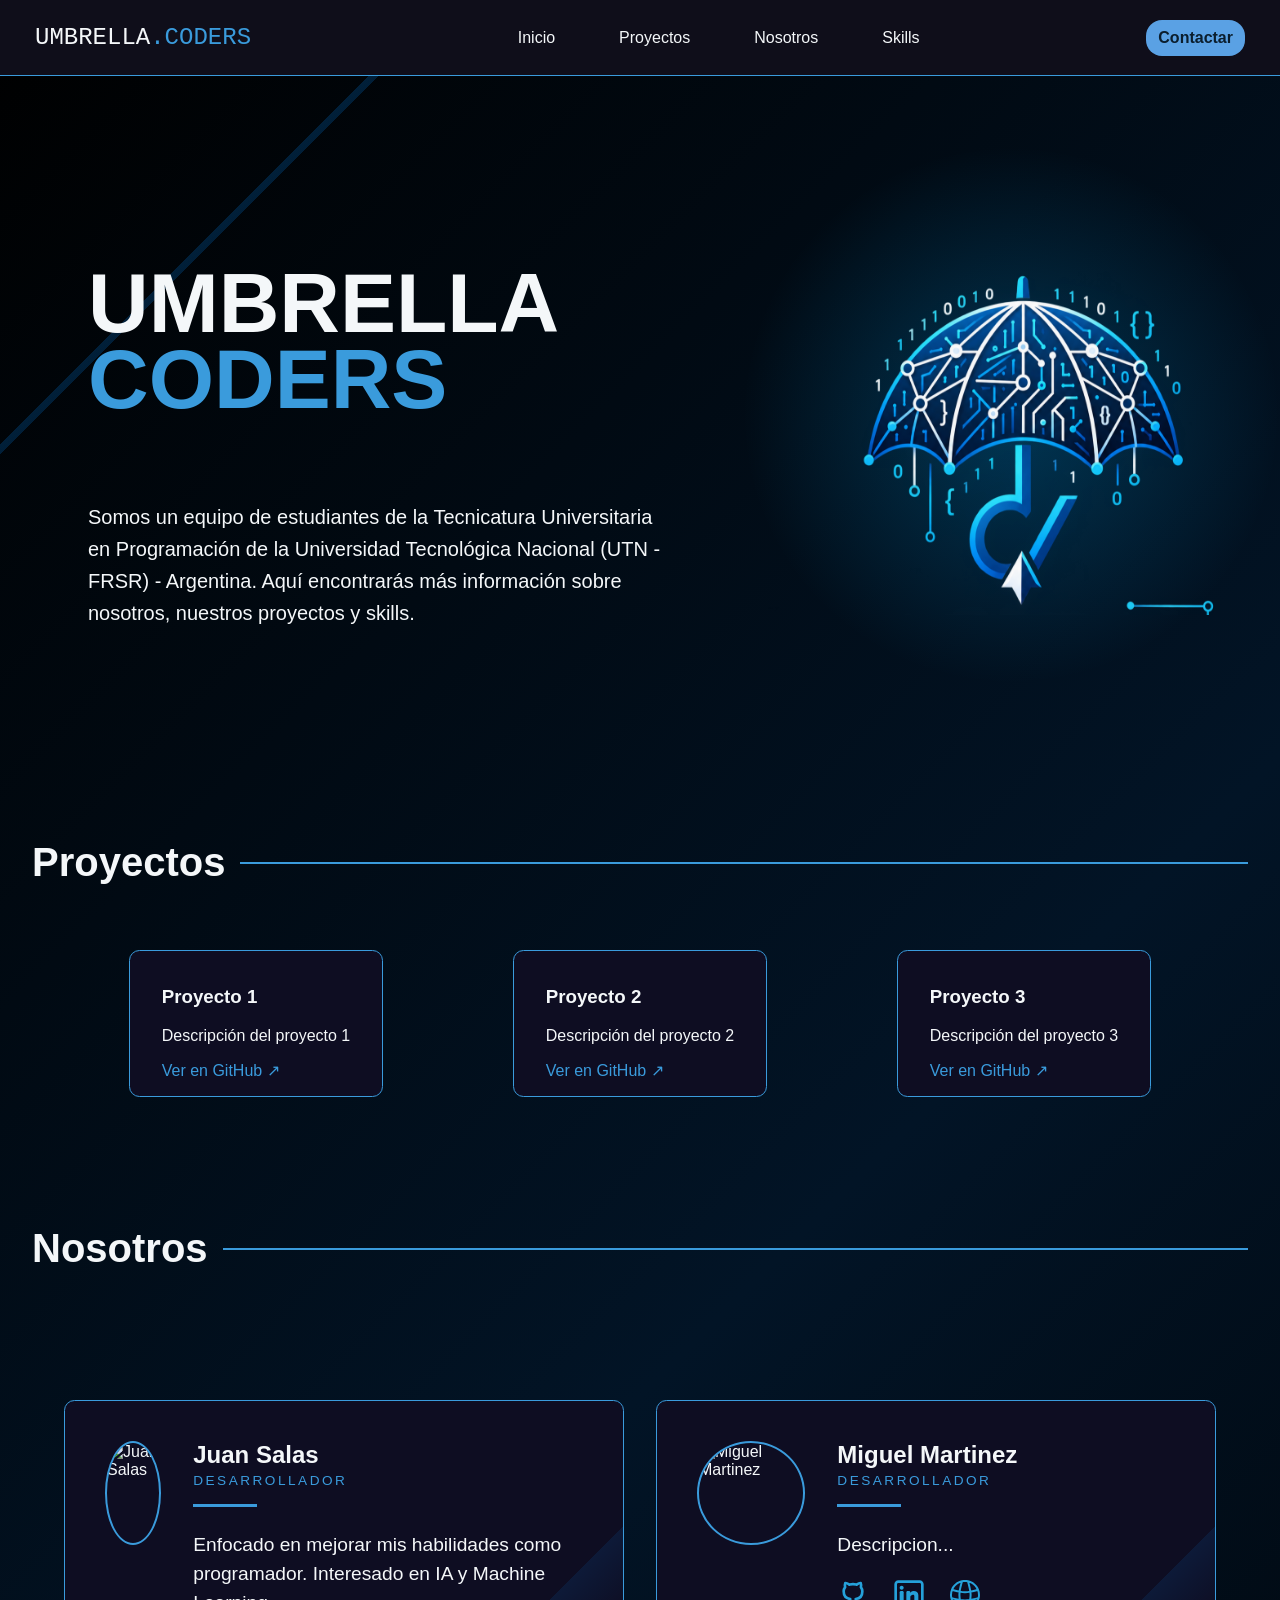
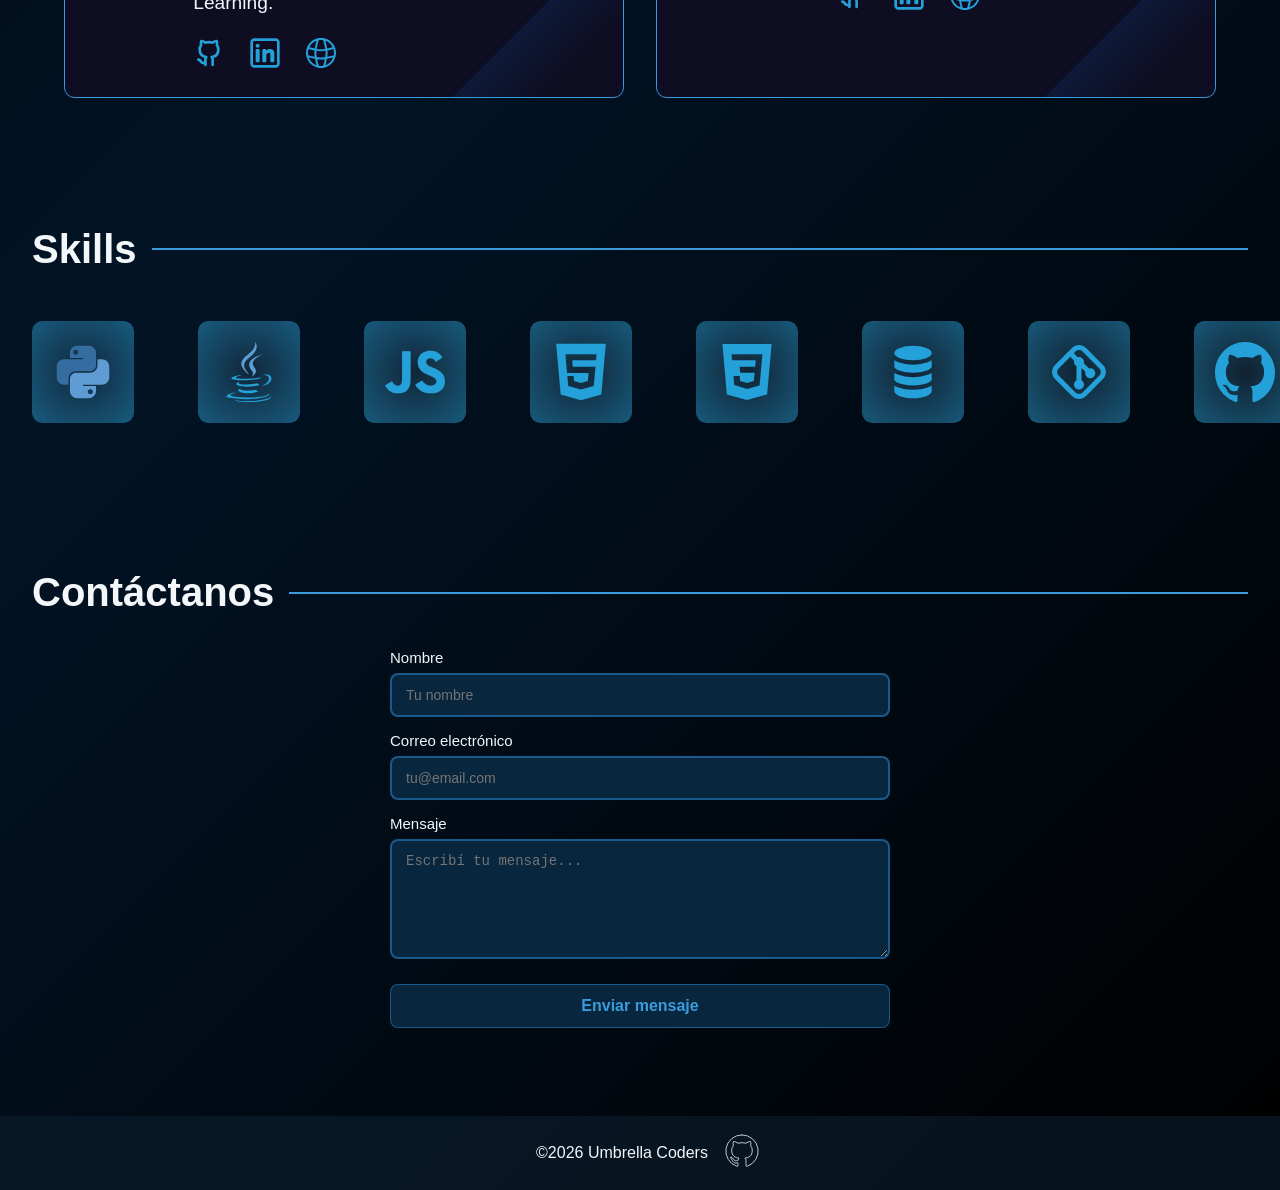
==== commit 02531b43: "Elimino duplicado en integrante y hago responsivo el portfolio completo" ====
--- a/Portafolio-web/index.html
+++ b/Portafolio-web/index.html
@@ -70,18 +70,7 @@
             <div class="encabezado-main">
                 <h2>Nosotros</h2>
                 <div class="linea"></div>
-            </div>
-            <section id="nosotros"  class="container-nosotros">
-                    <div class="integrantes">
-                        <div class="integrante">
-                            <h3>Juan Salas</h3>
-                            <p>Desarrollador</p>
-                        </div>
-                        <div class="integrante">
-                            <h3>Miguel Martinez</h3>
-                                <p>Desarrollador</p>
-                                     <a class="link-portafolio" href="https://miguel-martinez-portafolio.netlify.app" target="_blank" rel="noopener">Ver portafolio ↗</a>
-            </div>
+            </div>   
             <section id="nosotros" class="container-nosotros">
                 <div class="integrante">
                     <img src="https://ui-avatars.com/api/?name=Juan+Salas&background=0e0d228&color=fff&bold=true" alt="Juan Salas"
@@ -196,7 +185,7 @@
                                         </g>
                                     </svg>
                                 </a>
-                                <a href=""> <!-- Link de tu portafolio web--> 
+                                <a href="https://miguel-martinez-portafolio.netlify.app/">
                                     <svg viewBox="0 0 24 24" fill="none" xmlns="http://www.w3.org/2000/svg">
                                         <g id="SVGRepo_bgCarrier" stroke-width="0"></g>
                                         <g id="SVGRepo_tracerCarrier" stroke-linecap="round" stroke-linejoin="round"></g>
--- a/Portafolio-web/Css/style.css
+++ b/Portafolio-web/Css/style.css
@@ -148,8 +148,161 @@
         width: 17rem; /*Tamaño de la imagen*/
         height: 12rem;
     }
+    .encabezado-main h2 {
+        font-size: 2.2rem;
+    }
     /*Seccion de proyectos*/
-    .proyectos h2 {
-        font-size: 2.25rem;
-    }
+    .main-container .proyectos .galeria-proyectos  {
+        flex-direction: column; /*Hace que los proyectos se acomoden en columna*/
+        max-width: max-content; /*Evita que se desborde el contenido*/
+        gap: 2rem; /*Espacio entre los proyectos*/
+    }
+
+    /*Seccion de integrantes*/
+    .integrante .img-integrante {
+        width: 5.25rem; /*Tamaño de la imagen*/
+        height: 5.25rem;
+    }
+    .integrante .info-integrante h3 {
+        font-size: 1.35rem; /*Tamaño del nombre*/
+    }
+    .integrante .info-integrante p {
+        font-size: 1rem;
+    }
+    .integrante .info-integrante .rol{
+        font-size: 0.75rem; /*Tamaño del rol*/
+    }
+
+    /*Seccion de skills*/
+    .skills .container-skills {
+        flex-wrap: wrap; /*Hace que las skills se acomoden y bajen si no entran*/
+        gap: 2rem; /*Espacio entre las skills*/
+    }
+    .container-skills .container-skill .skill {
+        width: 55px; /*Ancho de las cajas*/
+        height: 55px; /*Alto*/
+    }
+    .container-skills .container-skill .skill svg {
+        width: 45px; /*Tamaño de los iconos*/
+        height: 45px;
+    }
+}
+/*Responsivo para celulares / dispositivos con maximo de 480 pixeles*/
+@media (max-width: 480px) {
+        body {
+            padding-top: 0;
+        }
+        .encabezado {
+            position: static;
+            padding: 0.5rem 1rem;
+            gap: 0.5rem;
+        }
+        .encabezado p {
+            margin: 0;
+            font-size: 1.25rem;
+        }
+        .navigation {
+            flex-wrap: wrap;
+            justify-content: center;
+            gap: 0.75rem 1.25rem;
+            font-size: 0.95rem;
+        }
+        .contactar {
+            padding: 7px 10px;
+        }
+        .container-inicio {
+            margin: 0;
+            padding: 1.5rem 1rem 0;
+            font-size: 1.05rem;
+            line-height: 1.7rem;
+        }
+        h1 {
+            font-size: 2.3rem;
+            line-height: 2.6rem;
+            overflow-wrap: break-word;
+        }
+        .logo {
+            width: 14rem;
+            height: auto;
+            max-width: 100%;
+        }
+        .main-container {
+            padding: 0 1rem;
+            gap: 3rem;
+        }
+        .encabezado-main h2,
+        .encabezado-proyectos h2 {
+            font-size: 1.8rem;
+        }
+        .encabezado-main,
+        .encabezado-proyectos {
+            gap: 10px;
+        }
+        .main-container .proyectos .galeria-proyectos {
+            max-width: 100%;
+            padding: 1rem 0;
+            gap: 1.5rem;
+        }
+        .proyecto {
+            padding: 1rem 1.25rem;
+        }
+        .container-nosotros {
+            grid-template-columns: 1fr;
+            gap: 1.5rem;
+            padding: 1rem 0;
+        }
+        .integrante {
+            flex-direction: column;
+            align-items: center;
+            text-align: center;
+            padding: 1.5rem 1.25rem;
+            gap: 0.5rem;
+        }
+        .integrante .img-integrante {
+            width: 6rem;
+            height: 6rem;
+            margin: 0;
+        }
+        .info-integrante {
+            align-items: center;
+            margin: 0;
+        }
+        .linea-i {
+            margin: 0.75rem auto;
+        }
+        .descripcion {
+            font-size: 1rem;
+        }
+        .enlaces-integrante {
+            justify-content: center;
+            margin-top: 0.5rem;
+        }
+        .skills .container-skills {
+            justify-content: center;
+            gap: 1rem 1.25rem;
+        }
+        .container-skills .container-skill .skill {
+            width: 48px;
+            height: 48px;
+            padding: 0.5rem;
+        }
+        .container-skills .container-skill .skill svg {
+            width: 38px;
+            height: 38px;
+        }
+        .footer {
+            margin-top: 2.5rem;
+        }
+        .container-footer {
+            flex-direction: column;
+            gap: 0.5rem;
+            text-align: center;
+        }
+        .container-contacto input,
+        .container-contacto textarea {
+            font-size: 16px;
+        }
+        .container-contacto label {
+            font-size: 14px;
+        }
 }
--- a/Portafolio-web/Css/skills.css
+++ b/Portafolio-web/Css/skills.css
@@ -31,7 +31,7 @@
     height: 60px;
 }
 .nombre-skill {
-    transition: color 0.4s ease-out; /*Transicion de color*/
+    transition: 0.4s ease-out; /*Transicion de color*/
 }
 .container-skill:hover  {
     transform: scale(1.07);/*Aumenta el tamaño al hacer hover*/
